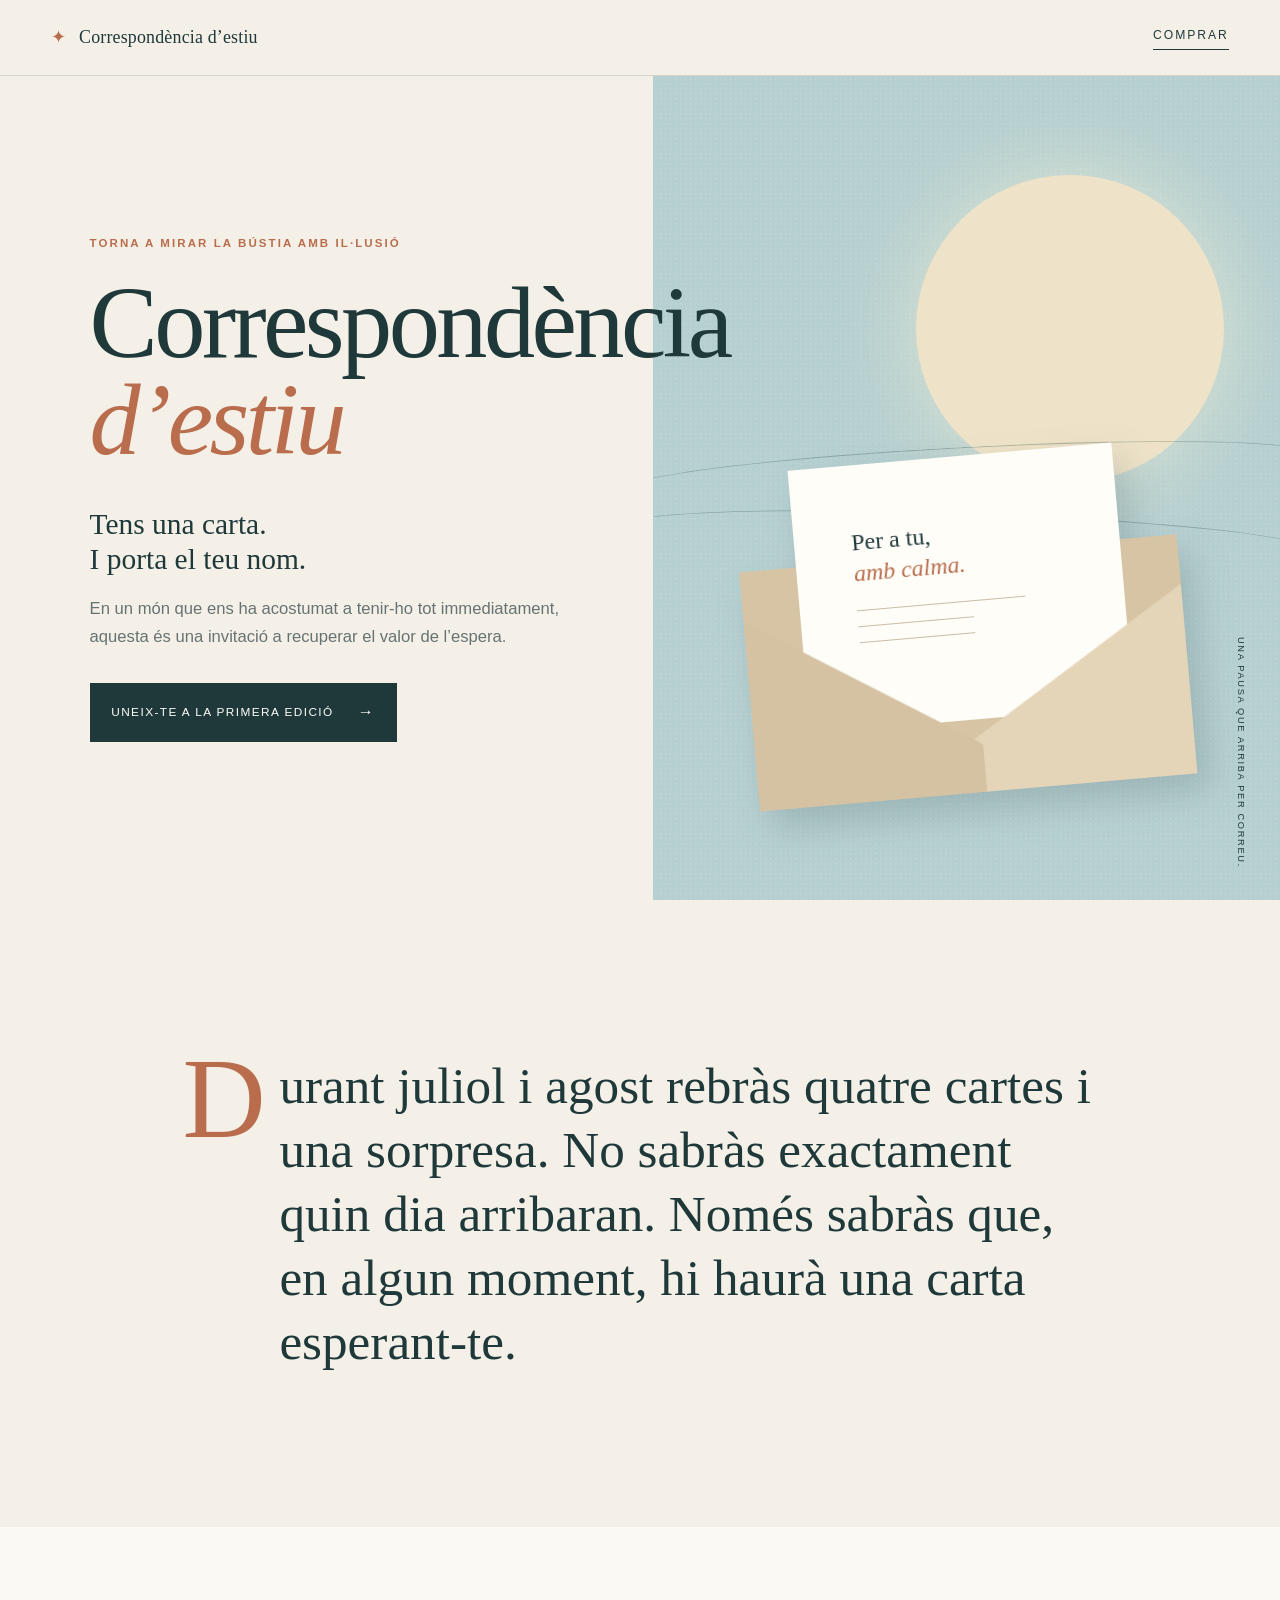
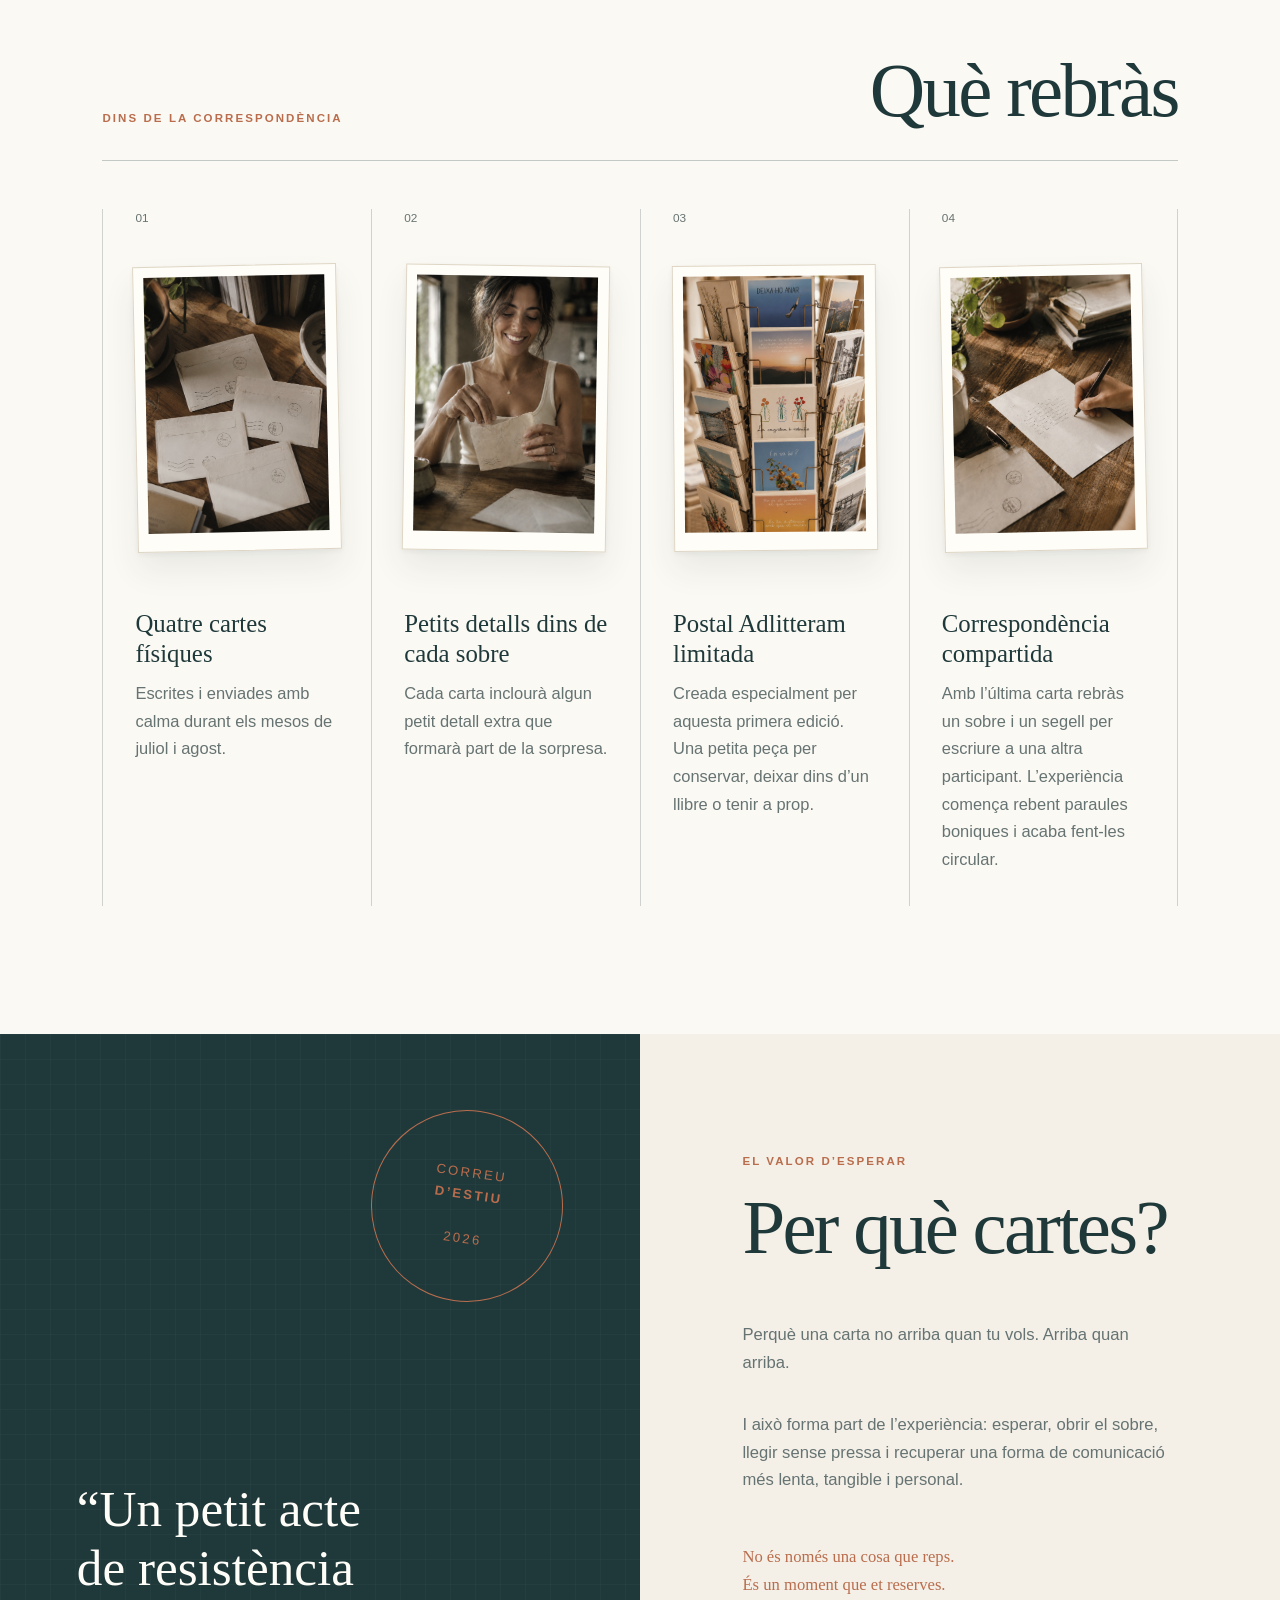
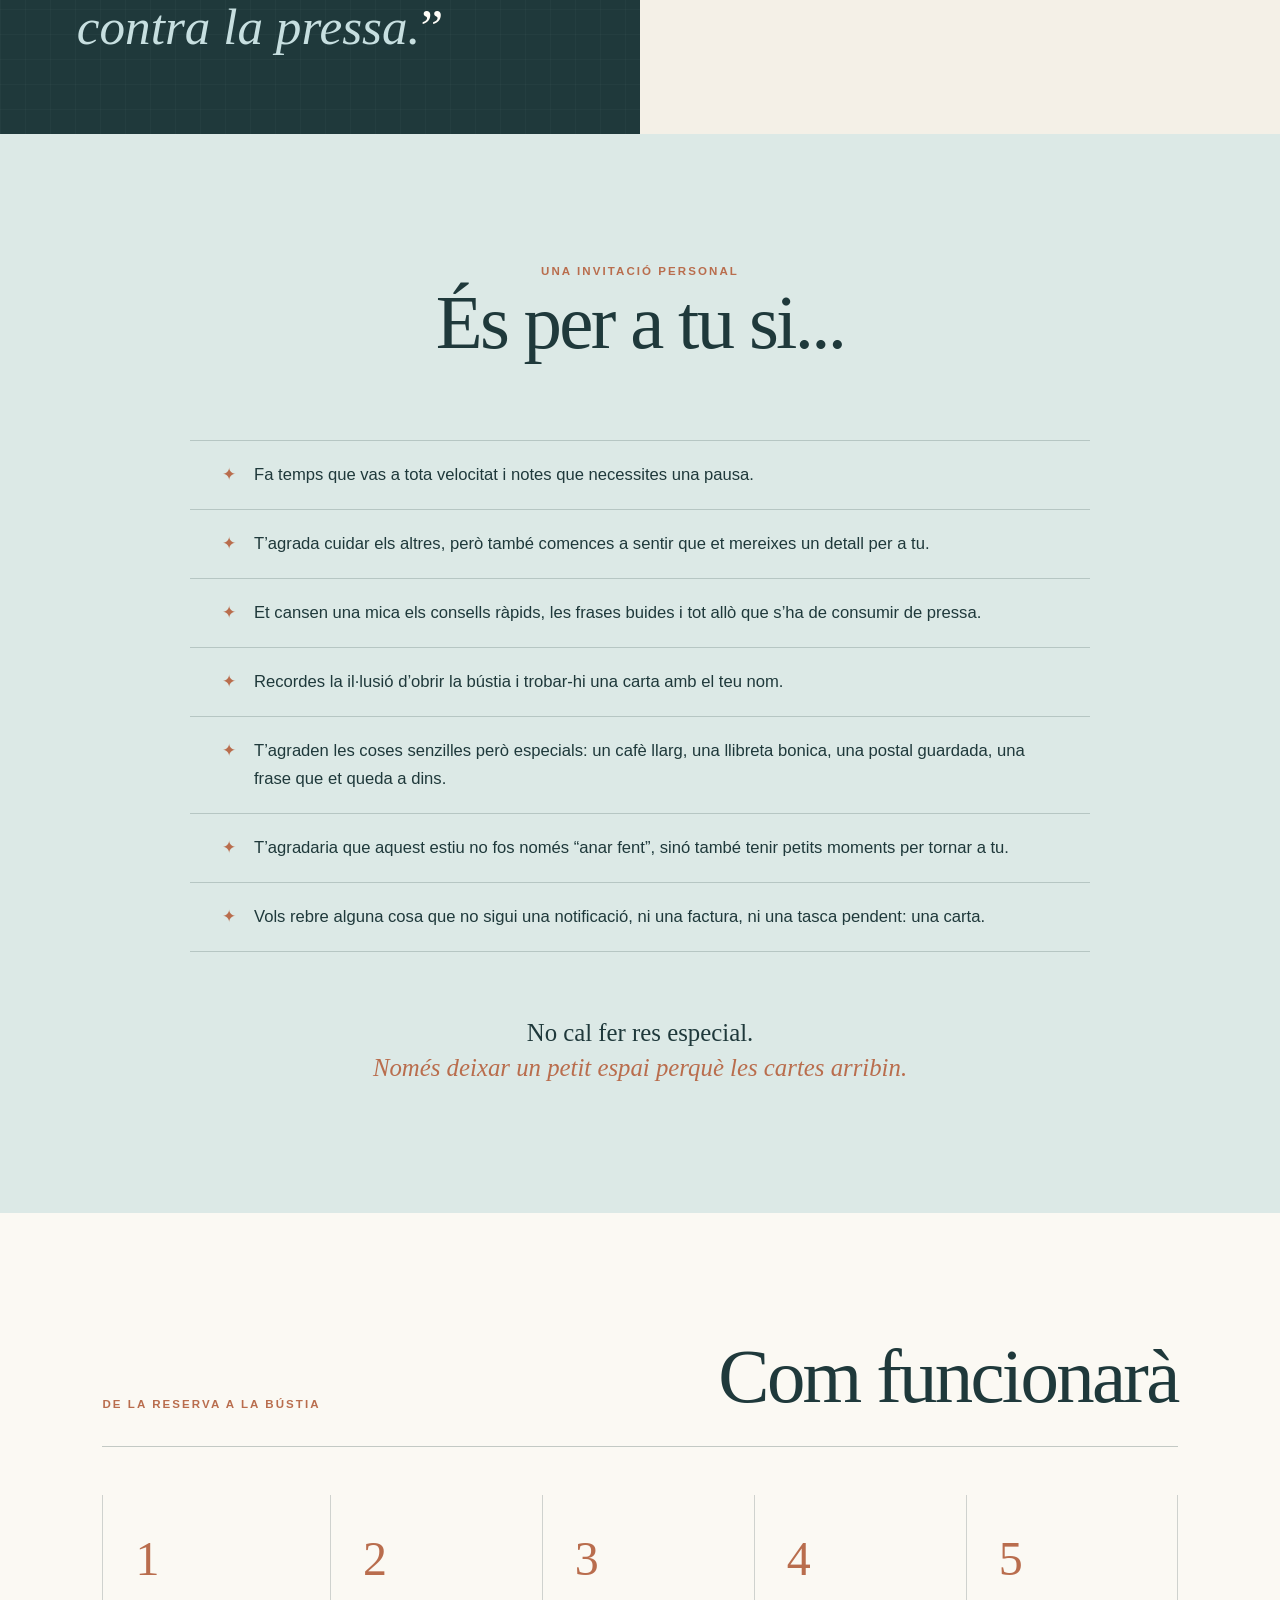
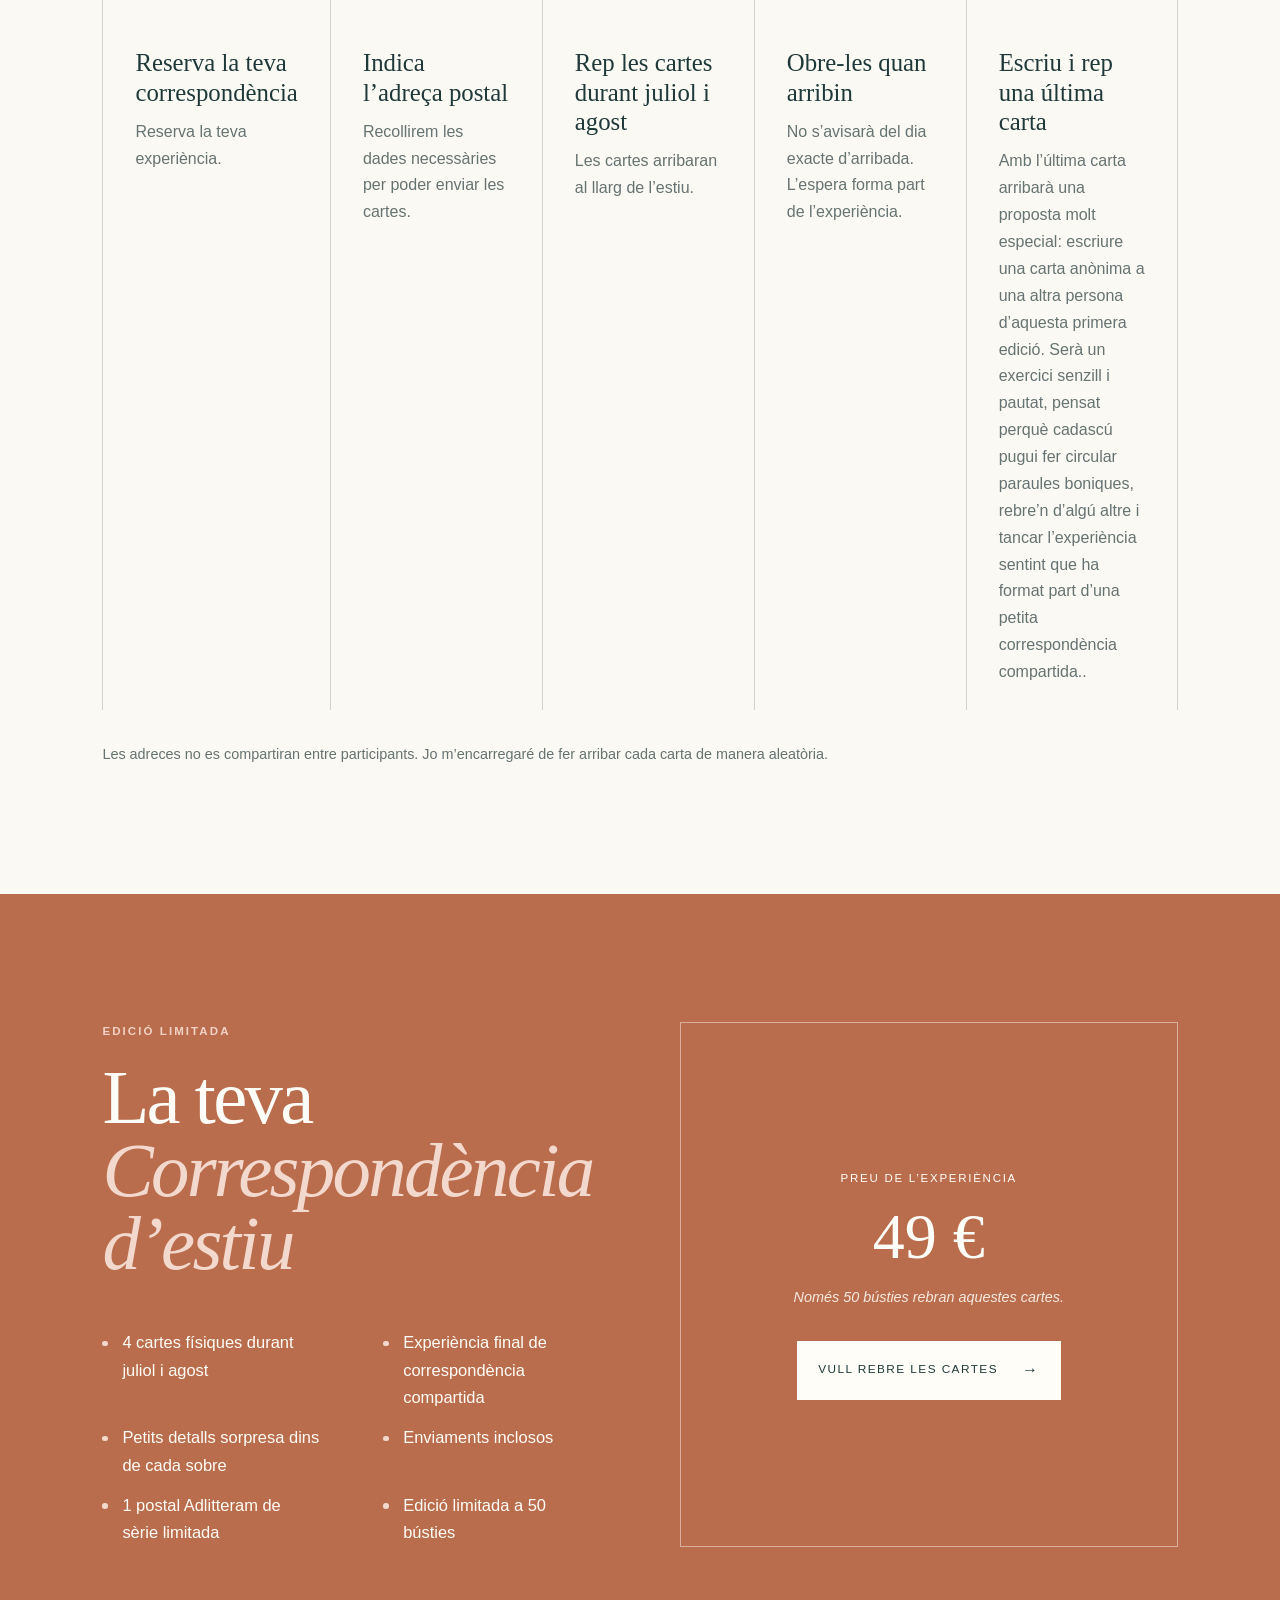
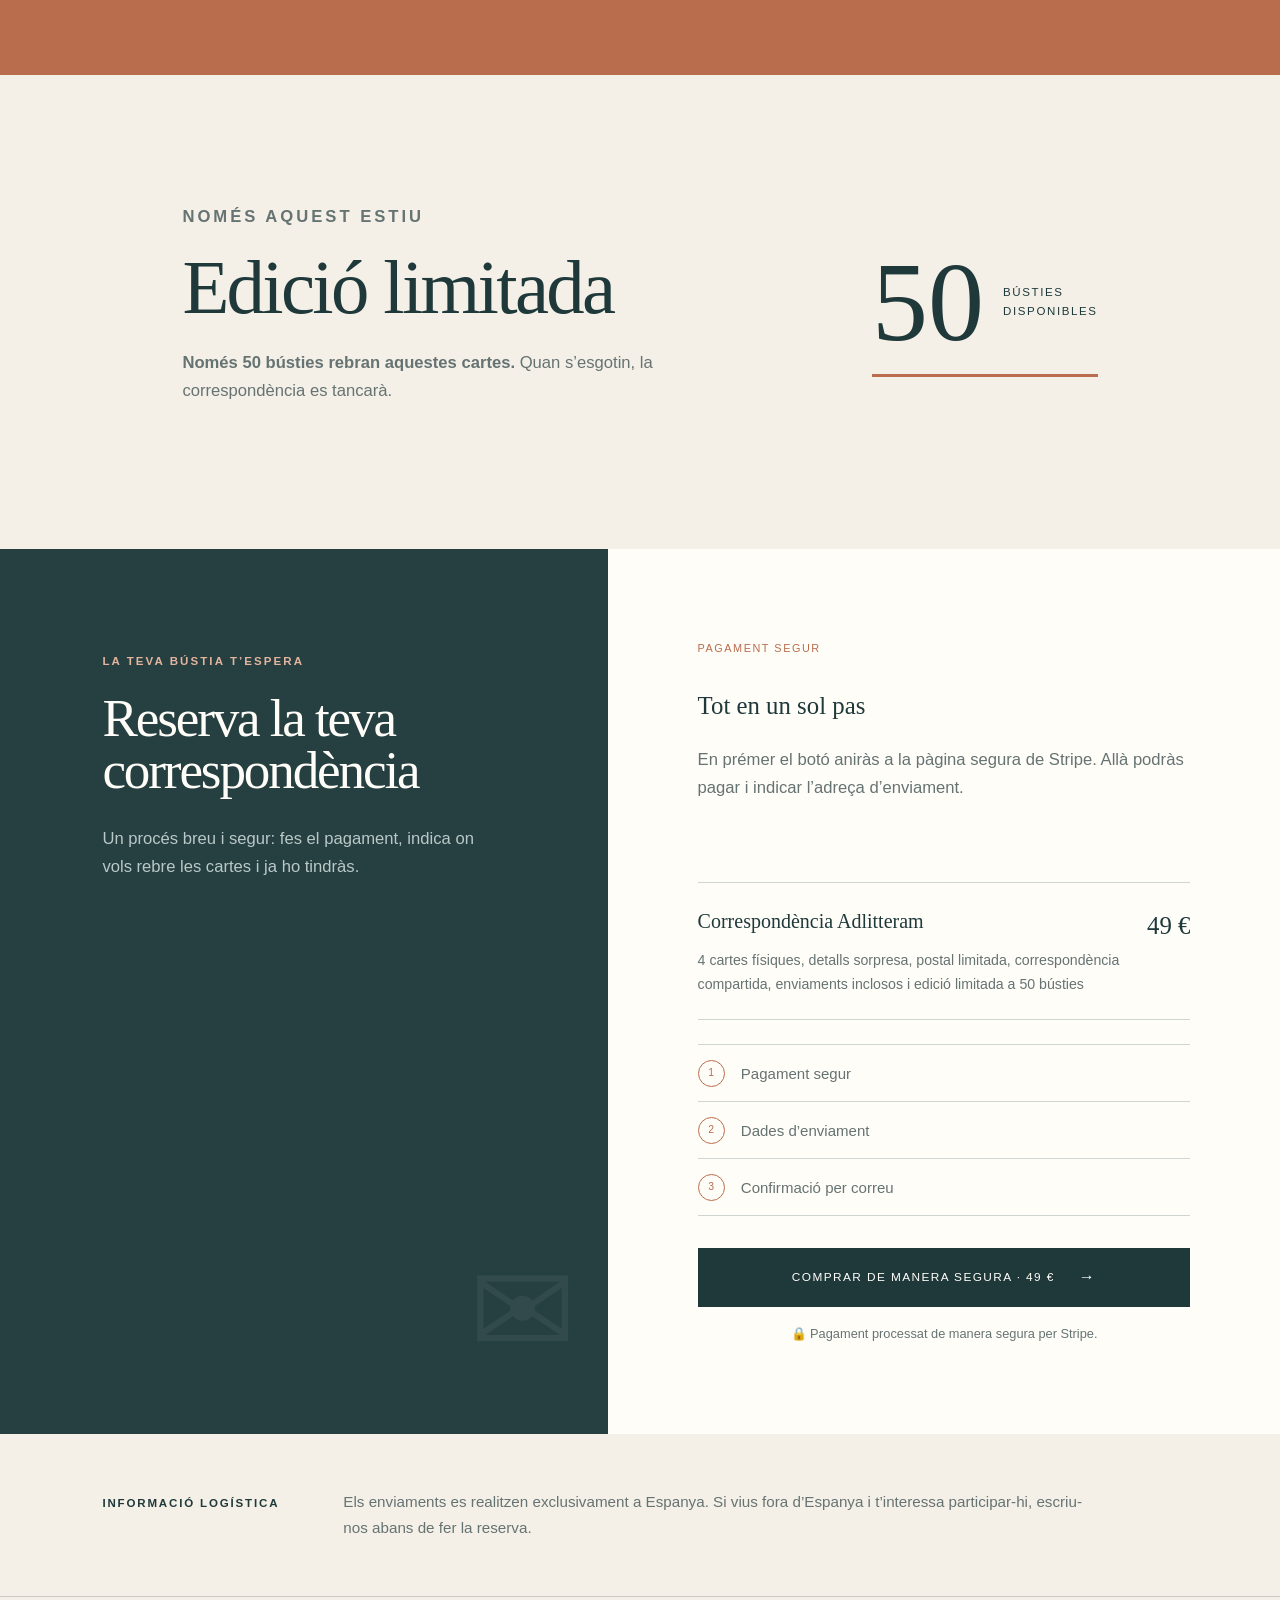
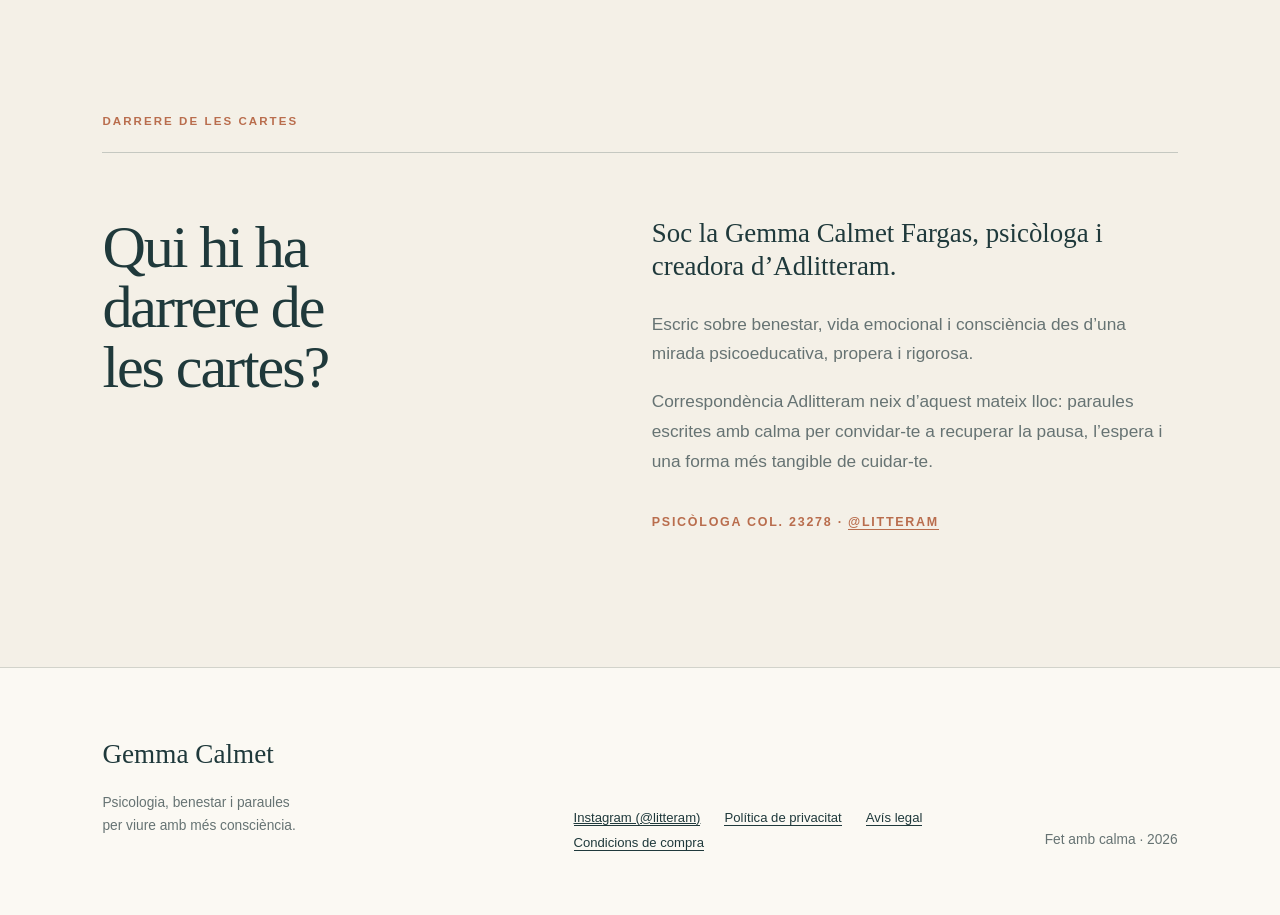
==== index.html @ f75afc8e "Text ultima cartes" ====
<!doctype html>
<html lang="ca">
  <head>
    <meta charset="UTF-8" />
    <meta name="viewport" content="width=device-width, initial-scale=1" />
    <meta name="description" content="Quatre cartes, una sorpresa i tot un estiu per recuperar el valor de l'espera." />
    <meta property="og:title" content="Correspondència d'estiu — Gemma Calmet" />
    <meta property="og:description" content="Tens una carta. I porta el teu nom." />
    <meta property="og:type" content="website" />
    <meta name="theme-color" content="#f4f0e7" />
    <title>Correspondència d'estiu — Gemma Calmet</title>
    <link rel="stylesheet" href="styles.css?v=12" />
  </head>
  <body>
    <a class="skip-link" href="#contingut">Anar al contingut</a>

    <header class="site-header">
      <a class="brand" href="#inici" aria-label="Correspondència d'estiu, inici">
        <span class="brand-mark" aria-hidden="true">✦</span>
        Correspondència d’estiu
      </a>
      <a class="header-cta" href="https://buy.stripe.com/5kQ00ca7O7S428H04i0Ny00">Comprar</a>
    </header>

    <main id="contingut">
      <section class="hero" id="inici">
        <div class="hero-copy reveal">
          <p class="eyebrow">Torna a mirar la bústia amb il·lusió</p>
          <h1>Correspondència<br /><em>d’estiu</em></h1>
          <p class="hero-claim">Tens una carta.<br />I porta el teu nom.</p>
          <p class="hero-text">En un món que ens ha acostumat a tenir-ho tot immediatament, aquesta és una invitació a recuperar el valor de l’espera.</p>
          <a class="button" href="https://buy.stripe.com/5kQ00ca7O7S428H04i0Ny00">Uneix-te a la primera edició<span aria-hidden="true">→</span></a>
        </div>

        <div class="hero-art reveal" aria-label="Un sobre obert al costat del mar" role="img">
          <div class="sun"></div>
          <div class="sea-line line-one"></div>
          <div class="sea-line line-two"></div>
          <div class="envelope">
            <div class="letter">
              <span>Per a tu,</span>
              <span>amb calma.</span>
              <i></i><i></i><i></i>
            </div>
            <div class="envelope-back"></div>
            <div class="envelope-front"></div>
          </div>
          <span class="art-note">Una pausa que arriba per correu.</span>
        </div>
      </section>

      <section class="intro section-narrow reveal">
        <span class="dropcap">D</span>
        <p>urant juliol i agost rebràs quatre cartes i una sorpresa. No sabràs exactament quin dia arribaran. Només sabràs que, en algun moment, hi haurà una carta esperant-te.</p>
      </section>

      <section class="section receives" id="que-rebras">
        <div class="section-heading reveal">
          <p class="eyebrow">Dins de la correspondència</p>
          <h2>Què rebràs</h2>
        </div>
        <div class="cards-grid">
          <article class="feature-card reveal">
            <span class="feature-number">01</span>
            <figure class="feature-image">
              <img src="assets/cartes_correspondencia_estiu_litteram.jpg" alt="Quatre sobres de correspondència sobre una taula de fusta" loading="lazy" />
            </figure>
            <h3>Quatre cartes físiques</h3>
            <p>Escrites i enviades amb calma durant els mesos de juliol i agost.</p>
          </article>
          <article class="feature-card reveal">
            <span class="feature-number">02</span>
            <figure class="feature-image">
              <img src="assets/sorpresa_samarreta_blanca_correspondencia.jpg" alt="Una persona amb samarreta blanca obrint un sobre amb calma" loading="lazy" />
            </figure>
            <h3>Petits detalls dins de cada sobre</h3>
            <p>Cada carta inclourà algun petit detall extra que formarà part de la sorpresa.</p>
          </article>
          <article class="feature-card reveal">
            <span class="feature-number">03</span>
            <figure class="feature-image">
              <img src="assets/postals_correspondencia_estiu_litteram.jpg" alt="Un expositor ple de postals il·lustrades" loading="lazy" />
            </figure>
            <h3>Postal Adlitteram limitada</h3>
            <p>Creada especialment per aquesta primera edició. Una petita peça per conservar, deixar dins d’un llibre o tenir a prop.</p>
          </article>
          <article class="feature-card reveal">
            <span class="feature-number">04</span>
            <figure class="feature-image">
              <img src="assets/escriure_correspondencia_estiu_adlitteram.jpg" alt="Una mà escrivint una carta sobre una taula de fusta" loading="lazy" />
            </figure>
            <h3>Correspondència compartida</h3>
            <p>Amb l’última carta rebràs un sobre i un segell per escriure a una altra participant. L’experiència comença rebent paraules boniques i acaba fent-les circular.</p>
          </article>
        </div>
      </section>

      <section class="why section split-section">
        <div class="why-visual reveal" aria-hidden="true">
          <div class="stamp">CORREU<br /><strong>D’ESTIU</strong><br />2026</div>
          <p>“Un petit acte<br />de resistència<br /><em>contra la pressa.</em>”</p>
        </div>
        <div class="section-copy reveal">
          <p class="eyebrow">El valor d’esperar</p>
          <h2>Per què cartes?</h2>
          <p>Perquè una carta no arriba quan tu vols. Arriba quan arriba.</p>
          <p>I això forma part de l’experiència: esperar, obrir el sobre, llegir sense pressa i recuperar una forma de comunicació més lenta, tangible i personal.</p>
          <p class="accent-copy">No és només una cosa que reps.<br />És un moment que et reserves.</p>
        </div>
      </section>

      <section class="section for-you">
        <div class="section-heading centered reveal">
          <p class="eyebrow">Una invitació personal</p>
          <h2>És per a tu si...</h2>
        </div>
        <ul class="check-list reveal">
          <li>Fa temps que vas a tota velocitat i notes que necessites una pausa.</li>
          <li>T’agrada cuidar els altres, però també comences a sentir que et mereixes un detall per a tu.</li>
          <li>Et cansen una mica els consells ràpids, les frases buides i tot allò que s’ha de consumir de pressa.</li>
          <li>Recordes la il·lusió d’obrir la bústia i trobar-hi una carta amb el teu nom.</li>
          <li>T’agraden les coses senzilles però especials: un cafè llarg, una llibreta bonica, una postal guardada, una frase que et queda a dins.</li>
          <li>T’agradaria que aquest estiu no fos només “anar fent”, sinó també tenir petits moments per tornar a tu.</li>
          <li>Vols rebre alguna cosa que no sigui una notificació, ni una factura, ni una tasca pendent: una carta.</li>
        </ul>
        <p class="quiet-note reveal">No cal fer res especial.<br /><em>Només deixar un petit espai perquè les cartes arribin.</em></p>
      </section>

      <section class="section process" id="com-funciona">
        <div class="section-heading reveal">
          <p class="eyebrow">De la reserva a la bústia</p>
          <h2>Com funcionarà</h2>
        </div>
        <ol class="steps">
          <li class="reveal"><span>1</span><div><h3>Reserva la teva correspondència</h3><p>Reserva la teva experiència.</p></div></li>
          <li class="reveal"><span>2</span><div><h3>Indica l’adreça postal</h3><p>Recollirem les dades necessàries per poder enviar les cartes.</p></div></li>
          <li class="reveal"><span>3</span><div><h3>Rep les cartes durant juliol i agost</h3><p>Les cartes arribaran al llarg de l’estiu.</p></div></li>
          <li class="reveal"><span>4</span><div><h3>Obre-les quan arribin</h3><p>No s’avisarà del dia exacte d’arribada. L’espera forma part de l’experiència.</p></div></li>
          <li class="reveal"><span>5</span><div><h3>Escriu i rep una última carta</h3><p>Amb l’última carta arribarà una proposta molt especial: escriure una carta anònima a una altra persona d’aquesta primera edició. Serà un exercici senzill i pautat, pensat perquè cadascú pugui fer circular paraules boniques, rebre’n d’algú altre i tancar l’experiència sentint que ha format part d’una petita correspondència compartida..</p></div></li>
        </ol>
        <p class="process-note reveal">Les adreces no es compartiran entre participants. Jo m’encarregaré de fer arribar cada carta de manera aleatòria.</p>
      </section>

      <section class="offer section reveal">
        <div class="offer-copy">
          <p class="eyebrow">Edició limitada</p>
          <h2>La teva<br /><em>Correspondència d’estiu</em></h2>
          <ul>
            <li>4 cartes físiques durant juliol i agost</li>
            <li>Petits detalls sorpresa dins de cada sobre</li>
            <li>1 postal Adlitteram de sèrie limitada</li>
            <li>Experiència final de correspondència compartida</li>
            <li>Enviaments inclosos</li>
            <li>Edició limitada a 50 bústies</li>
          </ul>
        </div>
        <div class="price-box">
          <span>Preu de l’experiència</span>
          <strong>49 €</strong>
          <small><em>Només 50 bústies rebran aquestes cartes.</em></small>
          <a class="button light" href="https://buy.stripe.com/5kQ00ca7O7S428H04i0Ny00">Vull rebre les cartes <span aria-hidden="true">→</span></a>
        </div>
      </section>

      <section class="availability section-narrow reveal" aria-labelledby="limited-title">
        <div>
          <p class="eyebrow">Només aquest estiu</p>
          <h2 id="limited-title">Edició limitada</h2>
          <p><strong>Només 50 bústies rebran aquestes cartes.</strong> Quan s’esgotin, la correspondència es tancarà.</p>
        </div>
        <div class="counter" aria-live="polite">
          <strong>50</strong>
          <span>bústies<br />disponibles</span>
          <div class="counter-line"><i></i></div>
        </div>
      </section>

      <section class="reservation" id="compra">
        <div class="form-intro reveal">
          <p class="eyebrow">La teva bústia t’espera</p>
          <h2 class="reservation-title">Reserva la teva<br />correspondència</h2>
          <p>Un procés breu i segur: fes el pagament, indica on vols rebre les cartes i ja ho tindràs.</p>
          <div class="mini-envelope" aria-hidden="true">✉</div>
        </div>

        <div class="stripe-checkout-card reveal">
          <p class="form-step-kicker">Pagament segur</p>
          <h3>Tot en un sol pas</h3>
          <p class="step-description">En prémer el botó aniràs a la pàgina segura de Stripe. Allà podràs pagar i indicar l’adreça d’enviament.</p>

          <div class="checkout-summary">
            <span>Correspondència Adlitteram</span>
            <strong>49 €</strong>
            <small>4 cartes físiques, detalls sorpresa, postal limitada, correspondència compartida, enviaments inclosos i edició limitada a 50 bústies</small>
          </div>

          <ol class="secure-steps">
            <li><span>1</span> Pagament segur</li>
            <li><span>2</span> Dades d’enviament</li>
            <li><span>3</span> Confirmació per correu</li>
          </ol>

          <a class="button submit-button" href="https://buy.stripe.com/5kQ00ca7O7S428H04i0Ny00">Comprar de manera segura · 49 € <span aria-hidden="true">→</span></a>
          <p class="stripe-note"><span aria-hidden="true">🔒</span> Pagament processat de manera segura per Stripe.</p>
        </div>
      </section>

      <aside class="logistics">
        <h2>Informació logística</h2>
        <p>Els enviaments es realitzen exclusivament a Espanya. Si vius fora d’Espanya i t’interessa participar-hi, escriu-nos abans de fer la reserva.</p>
      </aside>

      <section class="about-author reveal" aria-labelledby="about-author-title">
        <p class="eyebrow">Darrere de les cartes</p>
        <div class="about-author-grid">
          <h2 id="about-author-title">Qui hi ha darrere de les cartes?</h2>
          <div class="about-author-copy">
            <p>Soc la Gemma Calmet Fargas, psicòloga i creadora d’Adlitteram.</p>
            <p>Escric sobre benestar, vida emocional i consciència des d’una mirada psicoeducativa, propera i rigorosa.</p>
            <p>Correspondència Adlitteram neix d’aquest mateix lloc: paraules escrites amb calma per convidar-te a recuperar la pausa, l’espera i una forma més tangible de cuidar-te.</p>
            <p class="author-meta">Psicòloga col. 23278 · <a href="https://www.instagram.com/litteram" target="_blank" rel="noopener">@litteram</a></p>
          </div>
        </div>
      </section>
    </main>

    <footer>
      <div><strong>Gemma Calmet</strong><p>Psicologia, benestar i paraules<br />per viure amb més consciència.</p></div>
      <nav aria-label="Xarxes i informació legal">
        <a href="https://www.instagram.com/litteram" target="_blank" rel="noopener">Instagram (@litteram)</a>
        <button type="button" data-dialog="privacy-dialog">Política de privacitat</button>
        <button type="button" data-dialog="legal-dialog">Avís legal</button>
        <button type="button" data-dialog="terms-dialog">Condicions de compra</button>
      </nav>
      <span>Fet amb calma · 2026</span>
    </footer>

    <dialog class="legal-dialog" id="terms-dialog" aria-labelledby="terms-title">
      <button class="dialog-close" type="button" aria-label="Tancar">×</button>
      <p class="eyebrow">Informació legal</p>
      <h2 id="terms-title">Condicions de compra</h2>
      <p>En tractar-se d'una experiència limitada amb places reservades i producció personalitzada, un cop confirmada la compra no s'acceptaran cancel·lacions ni devolucions, excepte en els casos previstos per la normativa vigent.</p>
      <hr />
      <p>Correspondència Adlitteram és una proposta de caràcter cultural i psicoeducatiu orientada a promoure la reflexió personal, la pausa, la lentitud i el benestar emocional.</p>
      <p>Els continguts no constitueixen un servei de psicoteràpia, assessorament psicològic individual.</p>
    </dialog>

    <dialog class="legal-dialog" id="legal-dialog" aria-labelledby="legal-title">
      <button class="dialog-close" type="button" aria-label="Tancar">×</button>
      <p class="eyebrow">Informació legal</p>
      <h2 id="legal-title">Avís legal</h2>
      <p>Correspondència Adlitteram és una proposta de caràcter cultural i psicoeducatiu orientada a promoure la reflexió personal, la pausa, la lentitud i el benestar emocional.</p>
      <p>Els continguts no constitueixen un servei de psicoteràpia.</p>
    </dialog>

    <dialog class="legal-dialog" id="privacy-dialog" aria-labelledby="privacy-title">
      <button class="dialog-close" type="button" aria-label="Tancar">×</button>
      <p class="eyebrow">Protecció de dades</p>
      <h2 id="privacy-title">Política de privacitat</h2>
      <p>Les dades facilitades durant la compra s’utilitzaran únicament per gestionar la reserva, l’enviament de la correspondència i les comunicacions relacionades amb aquesta experiència.</p>
      <p>No se cediran a tercers, excepte quan sigui imprescindible per prestar el servei o per obligació legal.</p>
    </dialog>

    <script src="script.js?v=3"></script>
  </body>
</html>
---- styles.css ----
:root {
  --paper: #f4f0e7;
  --paper-light: #fbf9f3;
  --sand: #ded0b9;
  --ink: #1f393b;
  --muted: #667373;
  --blue: #91b9bd;
  --blue-light: #dbe8e5;
  --terracotta: #b96d4d;
  --white: #fffdf8;
  --serif: Iowan Old Style, Baskerville, "Times New Roman", serif;
  --sans: Avenir Next, Avenir, Helvetica Neue, sans-serif;
}

* { box-sizing: border-box; }
html { scroll-behavior: smooth; }
body { margin: 0; background: var(--paper); color: var(--ink); font-family: var(--sans); font-size: 17px; line-height: 1.68; }
a { color: inherit; }
.skip-link { position: fixed; top: -100px; left: 1rem; z-index: 99; background: var(--ink); color: white; padding: .75rem 1rem; }
.skip-link:focus { top: 1rem; }
.site-header { height: 76px; padding: 0 clamp(1.25rem, 4vw, 4rem); display: flex; align-items: center; justify-content: space-between; border-bottom: 1px solid rgba(31,57,59,.15); background: rgba(244,240,231,.9); backdrop-filter: blur(12px); position: sticky; top: 0; z-index: 20; }
.brand { font-family: var(--serif); font-size: 1.12rem; text-decoration: none; letter-spacing: .01em; }
.brand-mark { color: var(--terracotta); margin-right: .5rem; }
.header-cta { font-size: .76rem; text-decoration: none; text-transform: uppercase; letter-spacing: .16em; border-bottom: 1px solid; padding-bottom: .2rem; }

.hero { min-height: calc(100vh - 76px); display: grid; grid-template-columns: 1.02fr .98fr; }
.hero-copy { min-width: 0; position: relative; z-index: 2; background: var(--paper); padding: clamp(4rem, 9vw, 8.5rem) clamp(2rem, 7vw, 8rem); display: flex; flex-direction: column; justify-content: center; }
.eyebrow { color: var(--terracotta); text-transform: uppercase; letter-spacing: .18em; font-size: .72rem; font-weight: 600; margin: 0 0 1.3rem; }
h1, h2 { font-family: var(--serif); font-weight: 400; letter-spacing: -.035em; line-height: .95; margin: 0; }
h1 { font-size: clamp(4rem, 8vw, 8rem); }
h1 em, h2 em { color: var(--terracotta); font-weight: 400; }
.hero-claim { font-family: var(--serif); font-size: clamp(1.5rem, 2.3vw, 2.25rem); line-height: 1.18; margin: 2.4rem 0 1.2rem; }
.hero-text { color: var(--muted); max-width: 36rem; margin: 0 0 2rem; font-size: 1.04rem; }
.button { display: inline-flex; width: fit-content; align-items: center; gap: 1.5rem; padding: 1rem 1.35rem; background: var(--ink); color: var(--white); text-decoration: none; text-transform: uppercase; letter-spacing: .12em; font-size: .74rem; border: 0; cursor: pointer; transition: transform .2s, background .2s; }
.button:hover { background: var(--terracotta); transform: translateY(-2px); }
.button span { font-size: 1rem; }

.hero-art { z-index: 1; background: #b6d0d1; min-height: 580px; position: relative; overflow: hidden; }
.hero-art::before { content: ""; position: absolute; inset: 0; opacity: .24; background-image: radial-gradient(#fff 1px, transparent 1px); background-size: 5px 5px; mix-blend-mode: soft-light; }
.sun { position: absolute; width: clamp(170px, 24vw, 340px); aspect-ratio: 1; border-radius: 50%; background: #eee3c8; top: 12%; right: 9%; box-shadow: 0 0 80px rgba(255,246,210,.5); }
.sea-line { position: absolute; border-top: 1px solid rgba(31,57,59,.28); width: 110%; left: -5%; height: 50px; border-radius: 50%; }
.line-one { top: 45%; transform: rotate(-3deg); }.line-two { top: 53%; transform: rotate(2deg); }
.envelope { position: absolute; width: min(70%, 440px); aspect-ratio: 1.5; left: 50%; bottom: 13%; transform: translateX(-50%) rotate(-5deg); filter: drop-shadow(12px 18px 18px rgba(31,57,59,.18)); }
.envelope-back { position: absolute; inset: 18% 0 0; background: #d7c4a4; }
.letter { position: absolute; z-index: 1; width: 74%; height: 90%; left: 13%; top: -15%; background: var(--white); padding: 14% 13%; font-family: var(--serif); font-size: clamp(1rem, 2vw, 1.5rem); line-height: 1.3; display: flex; flex-direction: column; }
.letter span:last-of-type { color: var(--terracotta); font-style: italic; }
.letter i { width: 80%; border-top: 1px solid #c7bda9; margin-top: 10%; }.letter i + i { width: 55%; margin-top: 7%; }
.envelope-front { position: absolute; z-index: 2; inset: 18% 0 0; background: linear-gradient(32deg, #d5c2a2 49.5%, transparent 50%), linear-gradient(-32deg, #e4d5b9 49.5%, transparent 50%); background-size: 52% 100%; background-position: left, right; background-repeat: no-repeat; }
.art-note { position: absolute; right: 2rem; bottom: 2rem; writing-mode: vertical-rl; text-transform: uppercase; letter-spacing: .18em; font-size: .58rem; }

.section, .section-narrow { padding: clamp(5rem, 10vw, 9rem) clamp(1.5rem, 8vw, 9rem); }
.section-narrow { max-width: 1120px; margin: 0 auto; }
.intro { display: flex; align-items: flex-start; justify-content: center; padding-top: clamp(6rem, 12vw, 11rem); padding-bottom: clamp(6rem, 12vw, 11rem); }
.intro p { font-family: var(--serif); font-size: clamp(1.9rem, 4vw, 3.8rem); line-height: 1.25; margin: 0; max-width: 900px; }
.dropcap { font-family: var(--serif); color: var(--terracotta); font-size: clamp(5rem, 9vw, 8rem); line-height: .77; margin-right: .12em; }
.section-heading { display: flex; justify-content: space-between; align-items: end; border-bottom: 1px solid rgba(31,57,59,.25); padding-bottom: 2rem; margin-bottom: 3rem; }
.section-heading .eyebrow { margin: 0; }
h2 { font-size: clamp(3.2rem, 6vw, 6rem); }
h3 { font-family: var(--serif); font-weight: 400; font-size: 1.55rem; line-height: 1.2; }
.receives { background: var(--paper-light); }
.cards-grid { display: grid; grid-template-columns: repeat(4, 1fr); }
.feature-card { min-height: 620px; border-left: 1px solid rgba(31,57,59,.2); padding: 25rem 2rem 2rem; position: relative; display: flex; flex-direction: column; justify-content: flex-start; }
.feature-card:last-child { border-right: 1px solid rgba(31,57,59,.2); }
.feature-number { position: absolute; top: 0; left: 2rem; color: var(--muted); font-size: .74rem; }
.feature-image { position: absolute; top: 3.5rem; left: 2rem; right: 2rem; height: 286px; margin: 0; padding: .65rem .65rem 1.15rem; background: #fffdf8; border: 1px solid rgba(214,204,184,.8); box-shadow: 0 18px 32px rgba(31,57,59,.08), 0 2px 6px rgba(31,57,59,.06); transform: rotate(-1.2deg); }
.feature-card:nth-child(2) .feature-image { transform: rotate(.9deg); }
.feature-card:nth-child(3) .feature-image { transform: rotate(-.5deg); }
.feature-image::after { content: ""; position: absolute; inset: 0; opacity: .22; background-image: radial-gradient(rgba(31,57,59,.12) .45px, transparent .45px); background-size: 4px 4px; mix-blend-mode: multiply; pointer-events: none; }
.feature-image img { width: 100%; height: 100%; display: block; object-fit: cover; filter: sepia(.12) saturate(.82) contrast(.94); transition: transform .7s ease, filter .7s ease; }
.feature-card:hover .feature-image img { transform: scale(1.035); filter: sepia(.04) saturate(.94) contrast(.98); }
.feature-card h3 { margin: 0 0 .7rem; }.feature-card p { color: var(--muted); margin: 0; font-size: 1.03rem; }

.split-section { display: grid; grid-template-columns: 1fr 1fr; padding: 0; }
.why-visual { min-height: 700px; background: var(--ink); color: var(--white); padding: clamp(3rem, 6vw, 7rem); display: flex; flex-direction: column; justify-content: space-between; background-image: linear-gradient(rgba(255,255,255,.025) 1px, transparent 1px), linear-gradient(90deg, rgba(255,255,255,.025) 1px, transparent 1px); background-size: 25px 25px; }
.why-visual .stamp { align-self: end; border: 1px solid var(--terracotta); border-radius: 50%; width: clamp(180px, 15vw, 220px); aspect-ratio: 1; display: grid; place-content: center; text-align: center; color: var(--terracotta); font-size: clamp(.82rem, .8vw, 1rem); letter-spacing: .18em; transform: rotate(8deg); }
.why-visual p { font-family: var(--serif); font-size: clamp(2.3rem, 4vw, 4.6rem); line-height: 1.15; margin: 0; }.why-visual em { color: #c7dfe0; }
.section-copy { padding: clamp(4rem, 8vw, 9rem); display: flex; flex-direction: column; justify-content: center; }
.section-copy h2 { margin-bottom: 2.5rem; }.section-copy > p:not(.eyebrow) { color: var(--muted); max-width: 36rem; font-size: 1.04rem; }
.section-copy .accent-copy { color: var(--terracotta) !important; font-family: var(--serif); font-size: 1.45rem; margin-top: 2rem; }

.for-you { background: #dce9e6; text-align: center; }
.centered { display: block; border: 0; }.centered h2 { margin-top: .4rem; }
.check-list { list-style: none; padding: 0; margin: 0 auto; max-width: 900px; display: grid; grid-template-columns: 1fr; text-align: left; border-top: 1px solid rgba(31,57,59,.2); }
.check-list li { padding: 1.25rem 2rem; border-bottom: 1px solid rgba(31,57,59,.2); display: grid; grid-template-columns: 1rem 1fr; gap: 1rem; position: relative; font-size: 1.04rem; }.check-list li::before { content: "✦"; color: var(--terracotta); }
.quiet-note { font-family: var(--serif); font-size: 1.55rem; line-height: 1.4; margin: 4rem 0 0; }.quiet-note em { color: var(--terracotta); }

.process { background: var(--paper-light); }
.steps { list-style: none; padding: 0; margin: 0; display: grid; grid-template-columns: repeat(5, 1fr); }
.steps li { padding: 1.5rem 2rem; border-left: 1px solid rgba(31,57,59,.2); min-height: 340px; display: flex; flex-direction: column; justify-content: flex-start; gap: 3rem; }.steps li:last-child { border-right: 1px solid rgba(31,57,59,.2); }
.steps li > span { font-family: var(--serif); color: var(--terracotta); font-size: 3rem; }.steps h3 { margin: 0 0 .7rem; }.steps p { margin: 0; color: var(--muted); font-size: 1rem; }
.process-note { max-width: 760px; margin: 2rem 0 0; color: var(--muted); font-size: .9rem; }

.offer { background: var(--terracotta); color: var(--white); display: grid; grid-template-columns: 1fr 1fr; gap: 5rem; }
.offer .eyebrow { color: #f0d2c5; }.offer h2 em { color: #f3d9cd; }.offer ul { list-style: none; padding: 0; margin: 3rem 0 0; display: grid; grid-template-columns: repeat(2, minmax(0, 1fr)); grid-template-rows: repeat(3, auto); gap: .75rem 4rem; }.offer li { font-size: 1.03rem; display: grid; grid-template-columns: .45rem 1fr; gap: .8rem; align-items: start; }.offer li:nth-child(1) { grid-column: 1; grid-row: 1; }.offer li:nth-child(2) { grid-column: 1; grid-row: 2; }.offer li:nth-child(3) { grid-column: 1; grid-row: 3; }.offer li:nth-child(4) { grid-column: 2; grid-row: 1; }.offer li:nth-child(5) { grid-column: 2; grid-row: 2; }.offer li:nth-child(6) { grid-column: 2; grid-row: 3; }.offer li::before { content: ""; width: .34rem; aspect-ratio: 1; border-radius: 50%; background: #f3d9cd; margin-top: .72em; }
.price-box { border: 1px solid rgba(255,255,255,.45); padding: clamp(2rem, 5vw, 4rem); display: flex; flex-direction: column; justify-content: center; align-items: center; text-align: center; }
.price-box > span { text-transform: uppercase; letter-spacing: .15em; font-size: .72rem; }.price-box strong { font-family: var(--serif); font-size: clamp(2.5rem, 5vw, 5rem); font-weight: 400; line-height: 1; margin: 1rem 0; }.price-box small { margin-bottom: 2rem; opacity: .86; font-size: .9rem; }.button.light { background: var(--white); color: var(--ink); }.button.light:hover { background: var(--ink); color: white; }

.availability { display: grid; grid-template-columns: 1fr auto; gap: 5rem; align-items: center; }.availability h2 { margin-bottom: 1.5rem; }.availability p { max-width: 570px; color: var(--muted); font-size: 1.04rem; }
.counter { display: grid; grid-template-columns: auto auto; align-items: center; gap: 0 1.2rem; }.counter strong { font-family: var(--serif); font-size: 7rem; font-weight: 400; line-height: 1; }.counter span { text-transform: uppercase; font-size: .72rem; letter-spacing: .14em; }.counter-line { height: 3px; background: var(--sand); grid-column: 1 / -1; margin-top: 1rem; }.counter-line i { display: block; height: 100%; width: 100%; background: var(--terracotta); transition: width .5s; }

.reservation { display: grid; grid-template-columns: .95fr 1.05fr; background: var(--ink); color: var(--white); }
.form-intro { padding: clamp(4rem, 8vw, 8rem); background: #263f41; position: relative; overflow: hidden; }.form-intro .eyebrow { color: #e3b49e; }.form-intro p:not(.eyebrow) { color: #b9c9c7; max-width: 32rem; font-size: 1.04rem; }.mini-envelope { font-size: 8rem; color: rgba(255,255,255,.06); position: absolute; right: 2rem; bottom: 1rem; }
.reservation-title { max-width: 100%; font-size: clamp(3.15rem, 4.15vw, 4.8rem); line-height: .98; letter-spacing: -.04em; margin-bottom: 1.8rem; overflow-wrap: normal; }
.stripe-checkout-card { padding: clamp(4rem, 7vw, 7rem); background: var(--white); color: var(--ink); display: flex; flex-direction: column; justify-content: center; }
.checkout-progress { display: grid; grid-template-columns: repeat(3, 1fr); gap: .5rem; margin-bottom: 3.5rem; border-bottom: 1px solid #ced5d2; }
.checkout-progress span { color: #8b9795; padding: 0 0 .8rem; text-transform: uppercase; letter-spacing: .1em; font-size: .64rem; }
.checkout-progress span.active { color: var(--terracotta); border-bottom: 2px solid var(--terracotta); margin-bottom: -1px; }
.form-step[hidden] { display: none; }
.form-step-kicker { margin: 0 0 .6rem; color: var(--terracotta); text-transform: uppercase; letter-spacing: .14em; font-size: .68rem; }
.form-step h3 { font-size: clamp(2rem, 3.5vw, 3.2rem); margin: 0 0 .7rem; }
.step-description { color: var(--muted); max-width: 36rem; margin: 0 0 2.5rem; font-size: 1.04rem; }
.form-grid { display: grid; grid-template-columns: 1fr 1fr; gap: 1.5rem; }.form-grid .full { grid-column: 1 / -1; }
label { display: flex; flex-direction: column; gap: .4rem; text-transform: uppercase; letter-spacing: .1em; font-size: .68rem; font-weight: 600; } label span { color: var(--muted); font-weight: 400; }
input, textarea { width: 100%; border: 0; border-bottom: 1px solid #aab5b2; background: transparent; border-radius: 0; padding: .65rem 0; color: var(--ink); font: 1.04rem var(--sans); outline: none; resize: vertical; } input:focus, textarea:focus { border-color: var(--terracotta); box-shadow: 0 1px var(--terracotta); }
.privacy-check { flex-direction: row; align-items: flex-start; gap: .8rem; margin: 2rem 0; text-transform: none; letter-spacing: 0; font-size: .9rem; font-weight: 400; }.privacy-check input { width: auto; margin-top: .25rem; accent-color: var(--terracotta); }.privacy-check span { color: var(--ink); }.submit-button { width: 100%; justify-content: center; }.form-note { color: var(--muted); text-align: center; font-size: .8rem; }
.inline-link { appearance: none; border: 0; border-bottom: 1px solid currentColor; padding: 0; background: transparent; color: inherit; font: inherit; cursor: pointer; }
.checkout-summary { margin: 2.5rem 0 1.5rem; padding: 1.4rem 0; display: grid; grid-template-columns: 1fr auto; gap: .15rem 1rem; border-top: 1px solid #ced5d2; border-bottom: 1px solid #ced5d2; }
.checkout-summary span { font-family: var(--serif); font-size: 1.25rem; }.checkout-summary strong { font-family: var(--serif); font-size: 1.55rem; font-weight: 400; }.checkout-summary small { grid-column: 1 / -1; color: var(--muted); }
.secure-steps { list-style: none; padding: 0; margin: 0 0 2rem; border-top: 1px solid #ced5d2; }
.secure-steps li { display: flex; align-items: center; gap: 1rem; padding: .9rem 0; border-bottom: 1px solid #ced5d2; color: var(--muted); font-size: .94rem; }
.secure-steps li span { display: grid; place-items: center; width: 1.7rem; aspect-ratio: 1; border: 1px solid var(--terracotta); border-radius: 50%; color: var(--terracotta); font-size: .65rem; }
.stripe-note { margin: 1rem 0 0; color: var(--muted); text-align: center; font-size: .8rem; }
.form-actions { display: grid; grid-template-columns: auto 1fr; gap: 1rem; align-items: stretch; }
.back-button { border: 1px solid #aab5b2; background: transparent; color: var(--ink); padding: 0 1.4rem; cursor: pointer; text-transform: uppercase; letter-spacing: .1em; font-size: .68rem; }
.success-message { padding: clamp(4rem, 8vw, 8rem); background: var(--white); color: var(--ink); display: flex; flex-direction: column; justify-content: center; }.success-message[hidden] { display: none; }.success-message > span { display: grid; place-items: center; width: 70px; aspect-ratio: 1; border: 1px solid var(--terracotta); border-radius: 50%; color: var(--terracotta); font-size: 2rem; margin-bottom: 2rem; }.success-message h2 { margin-bottom: 2rem; }.success-message p:not(.eyebrow) { max-width: 500px; }

.logistics { padding: 2.5rem clamp(1.5rem, 8vw, 9rem); display: flex; gap: 4rem; align-items: baseline; border-bottom: 1px solid rgba(31,57,59,.2); }.logistics h2 { font-family: var(--sans); font-size: .72rem; font-weight: 600; text-transform: uppercase; letter-spacing: .16em; white-space: nowrap; }.logistics p { color: var(--muted); font-size: .95rem; max-width: 740px; }
.about-author { padding: clamp(5rem, 9vw, 8rem) clamp(1.5rem, 8vw, 9rem); background: var(--paper); border-bottom: 1px solid rgba(31,57,59,.16); }
.about-author-grid { display: grid; grid-template-columns: minmax(260px, .85fr) minmax(320px, 1fr); gap: clamp(3rem, 8vw, 8rem); align-items: start; border-top: 1px solid rgba(31,57,59,.22); padding-top: clamp(2.5rem, 5vw, 4rem); }
.about-author h2 { font-size: clamp(2.7rem, 4.7vw, 5rem); line-height: 1; max-width: 9ch; }
.about-author-copy { max-width: 680px; }
.about-author-copy p { margin: 0 0 1.15rem; color: var(--muted); font-size: clamp(1.05rem, 1.35vw, 1.25rem); line-height: 1.72; }
.about-author-copy p:first-child { color: var(--ink); font-family: var(--serif); font-size: clamp(1.45rem, 2.1vw, 2rem); line-height: 1.25; margin-bottom: 1.6rem; }
.author-meta { margin-top: 2.2rem !important; color: var(--terracotta) !important; text-transform: uppercase; letter-spacing: .14em; font-size: .78rem !important; font-weight: 600; }
.author-meta a { text-decoration: none; border-bottom: 1px solid currentColor; }
footer { padding: 4rem clamp(1.5rem, 8vw, 9rem); display: grid; grid-template-columns: 1fr 1fr auto; gap: 3rem; align-items: end; background: var(--paper-light); } footer strong { font-family: var(--serif); font-size: 1.7rem; font-weight: 400; } footer p, footer > span { color: var(--muted); font-size: .86rem; } footer nav { display: flex; flex-wrap: wrap; gap: .6rem 1.5rem; } footer nav a, footer nav button { appearance: none; border: 0; border-bottom: 1px solid currentColor; padding: 0; background: transparent; color: var(--ink); font: .82rem var(--sans); cursor: pointer; }

.legal-dialog { width: min(680px, calc(100% - 2rem)); max-height: min(760px, calc(100vh - 2rem)); border: 0; padding: clamp(2rem, 6vw, 4.5rem); background: var(--paper-light); color: var(--ink); box-shadow: 0 24px 80px rgba(18,35,36,.3); }
.legal-dialog::backdrop { background: rgba(21,43,44,.65); backdrop-filter: blur(4px); }
.legal-dialog h2 { font-size: clamp(2.6rem, 6vw, 4.5rem); margin-bottom: 2rem; }
.legal-dialog p:not(.eyebrow) { color: var(--muted); font-size: 1.02rem; }.legal-dialog hr { border: 0; border-top: 1px solid var(--sand); margin: 2rem 0; }
.dialog-close { position: absolute; top: 1rem; right: 1.2rem; border: 0; background: transparent; color: var(--ink); font: 2rem/1 var(--serif); cursor: pointer; }

.reveal { opacity: 0; transform: translateY(18px); transition: opacity .7s ease, transform .7s ease; }.reveal.visible { opacity: 1; transform: none; }

/* En tauletes i finestres estretes, el hero passa a una sola columna abans
   que el títol llarg pugui envair la il·lustració. */
@media (max-width: 1100px) {
  .hero { grid-template-columns: 1fr; }
  .hero-copy { min-height: 720px; }
  .hero-art { min-height: 620px; }
}

@media (max-width: 900px) {
  .split-section, .offer, .reservation { grid-template-columns: 1fr; }
  .reservation-title { max-width: 13ch; }
  .cards-grid { grid-template-columns: 1fr; }.feature-card { min-height: 580px; padding-top: 27rem; border-right: 1px solid rgba(31,57,59,.2); border-bottom: 1px solid rgba(31,57,59,.2); }
  .feature-image { height: 315px; }
  .why-visual { min-height: 620px; }.steps { grid-template-columns: 1fr 1fr; }.steps li:nth-child(2) { border-right: 1px solid rgba(31,57,59,.2); }.steps li { border-bottom: 1px solid rgba(31,57,59,.2); }
  .about-author-grid { grid-template-columns: 1fr; gap: 2.5rem; }.about-author h2 { max-width: 12ch; }
  footer { grid-template-columns: 1fr 1fr; } footer > span { grid-column: 1 / -1; }
}

@media (max-width: 600px) {
  .site-header { height: 64px; }.brand { font-size: .95rem; }.header-cta { font-size: .66rem; }
  .hero { min-height: auto; }.hero-copy { min-height: auto; padding: 5rem 1.4rem 4rem; }.hero-art { min-height: 460px; }.art-note { right: 1rem; bottom: 1rem; }
  h1 { font-size: clamp(2.8rem, 12vw, 3.3rem); }.hero-claim { margin-top: 2rem; }.intro { padding-inline: 1.5rem; }.intro p { font-size: 1.8rem; }.dropcap { font-size: 4.7rem; }
  .section, .section-narrow { padding: 5rem 1.4rem; }.section-heading { display: block; }.section-heading .eyebrow { margin-bottom: 1rem; } h2 { font-size: 3.6rem; }
  .feature-card { min-height: 590px; padding: 23rem 1.5rem 2rem; }.feature-number { left: 1.5rem; }.feature-image { left: 1.5rem; right: 1.5rem; height: 270px; padding: .5rem .5rem 1rem; }
  .why-visual { min-height: 500px; padding: 2.5rem 1.5rem; }.why-visual .stamp { width: 120px; font-size: .6rem; letter-spacing: .15em; }.section-copy { padding: 5rem 1.5rem; }
  .check-list { grid-template-columns: 1fr; }.check-list li { padding-inline: .5rem; }
  .steps { grid-template-columns: 1fr; }.steps li { min-height: 220px; border-right: 1px solid rgba(31,57,59,.2); }.offer { gap: 3rem; }.offer ul { grid-template-columns: 1fr; grid-template-rows: none; }.offer li:nth-child(n) { grid-column: auto; grid-row: auto; }
  .availability { grid-template-columns: 1fr; gap: 2rem; }.counter { width: fit-content; }.counter strong { font-size: 6rem; }
  .form-intro, .stripe-checkout-card, .success-message { padding: 5rem 1.5rem; }.form-grid { grid-template-columns: 1fr; }.form-grid label { grid-column: 1 / -1; }
  .mini-envelope { display: none; }
  .reservation-title { font-size: clamp(2.45rem, 11vw, 4.1rem); max-width: 12ch; }
  .checkout-progress { gap: .25rem; }.checkout-progress span { font-size: .58rem; }.form-actions { grid-template-columns: 1fr; }.back-button { min-height: 48px; grid-row: 2; }
  .logistics { display: block; padding: 2.5rem 1.5rem; }.logistics h2 { margin-bottom: 1rem; }
  .about-author { padding: 5rem 1.5rem; }.about-author-grid { padding-top: 2.5rem; }.about-author h2 { font-size: 3.1rem; }.about-author-copy p:first-child { font-size: 1.45rem; }.author-meta { font-size: .72rem !important; }
  footer { grid-template-columns: 1fr; padding: 4rem 1.5rem; } footer > span { grid-column: auto; }
}

@media (prefers-reduced-motion: reduce) { html { scroll-behavior: auto; } .reveal { opacity: 1; transform: none; transition: none; } }
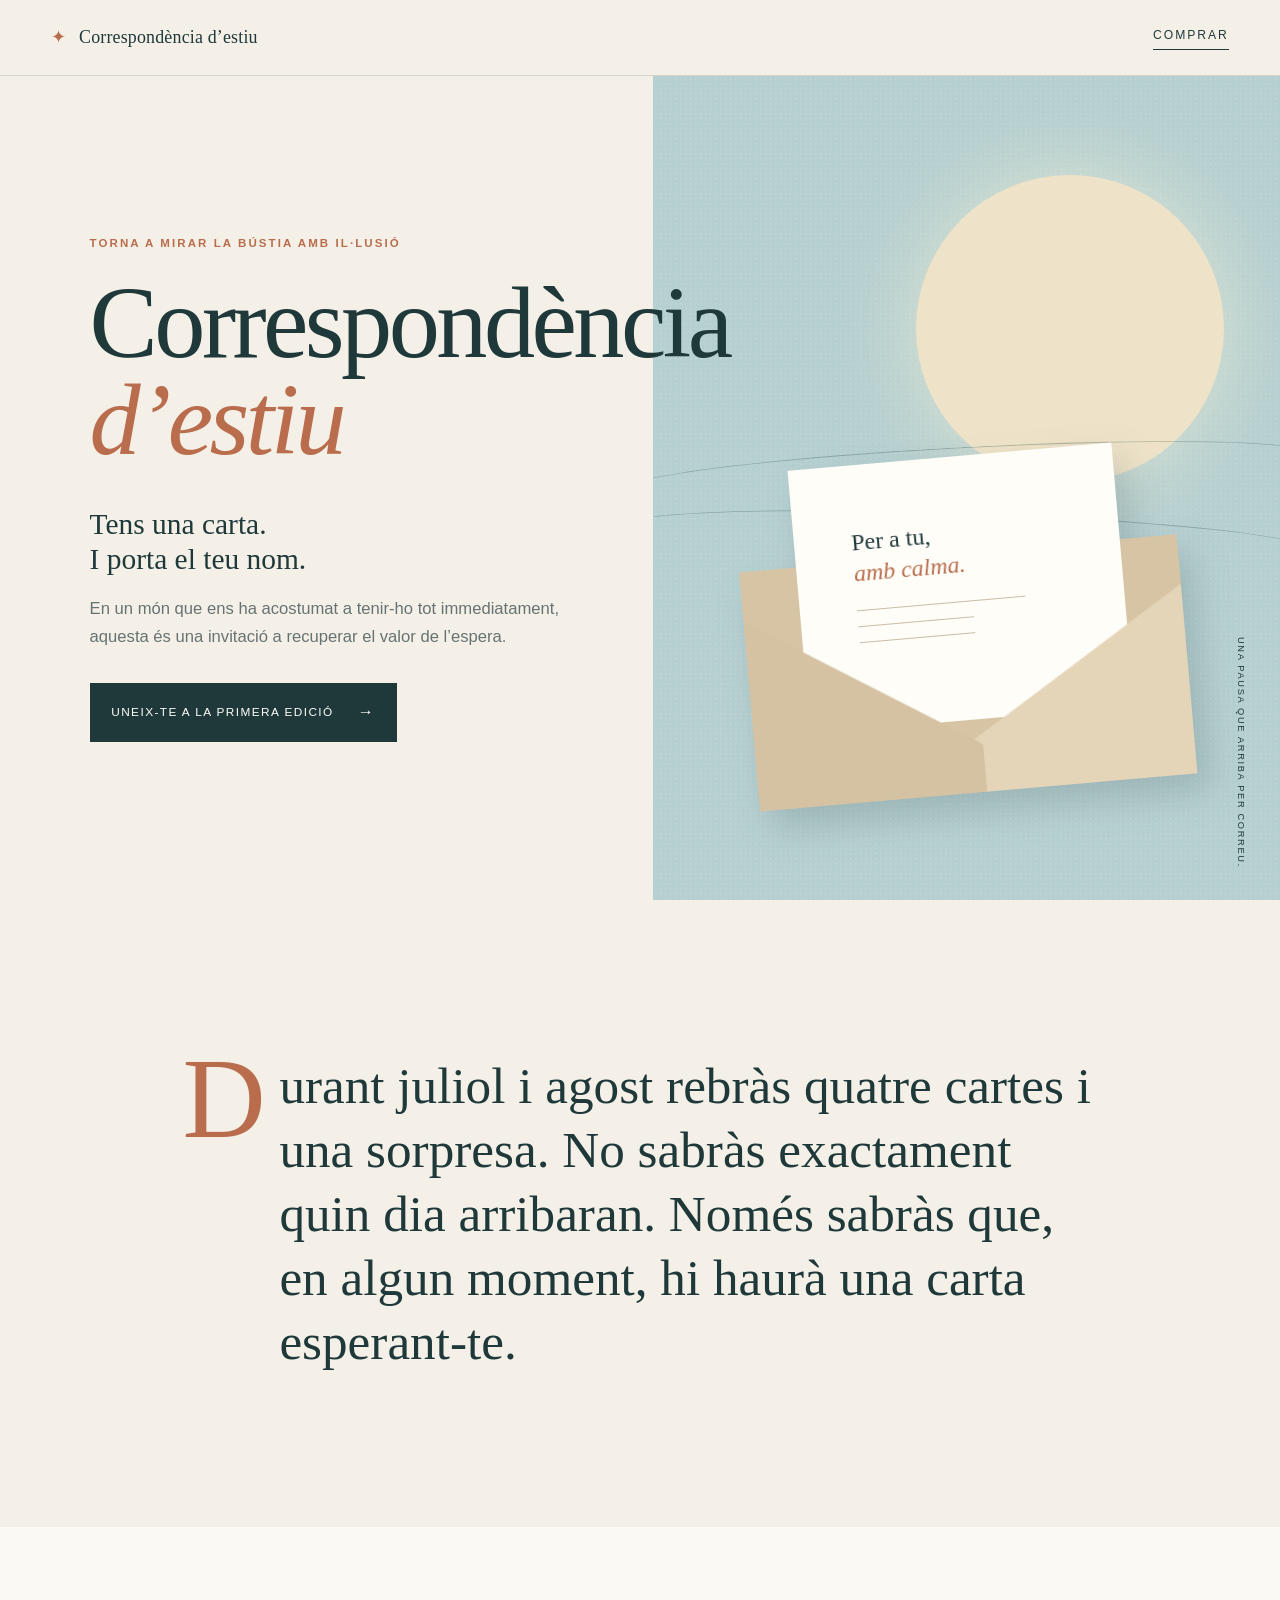
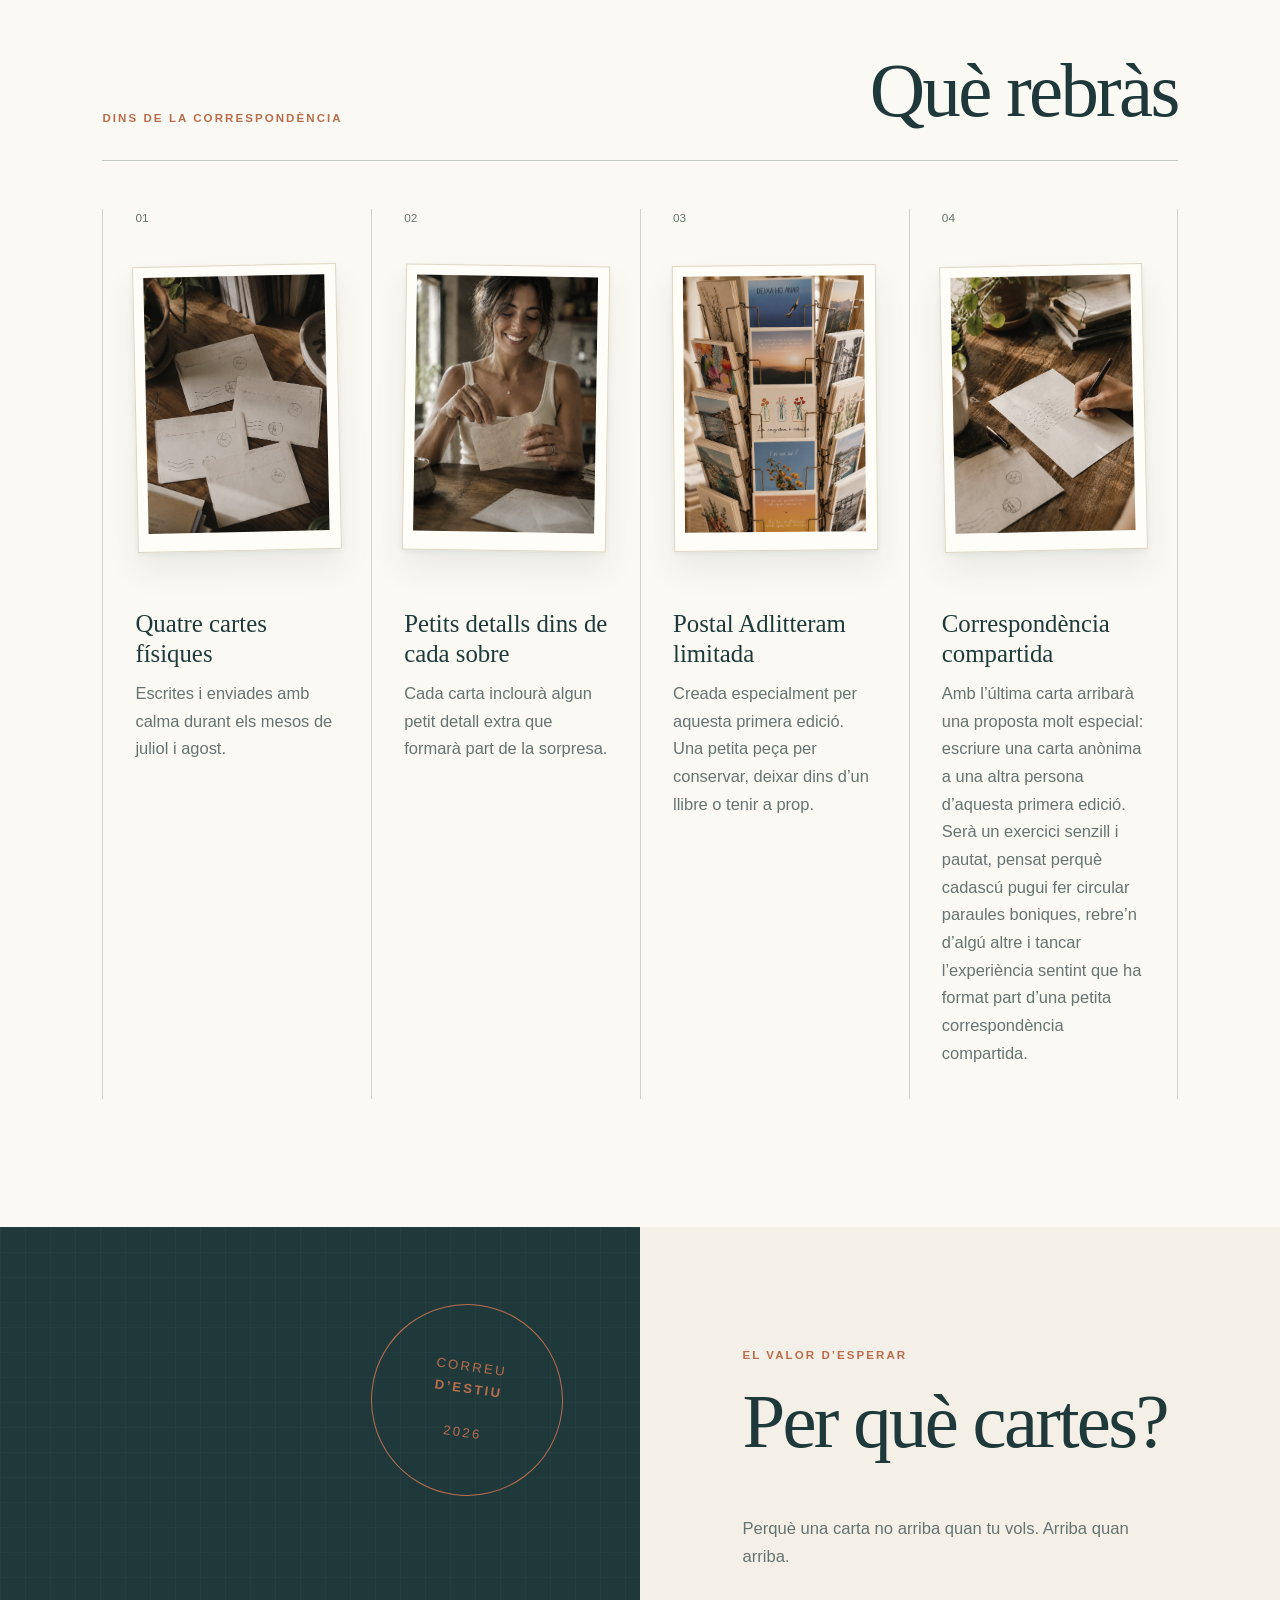
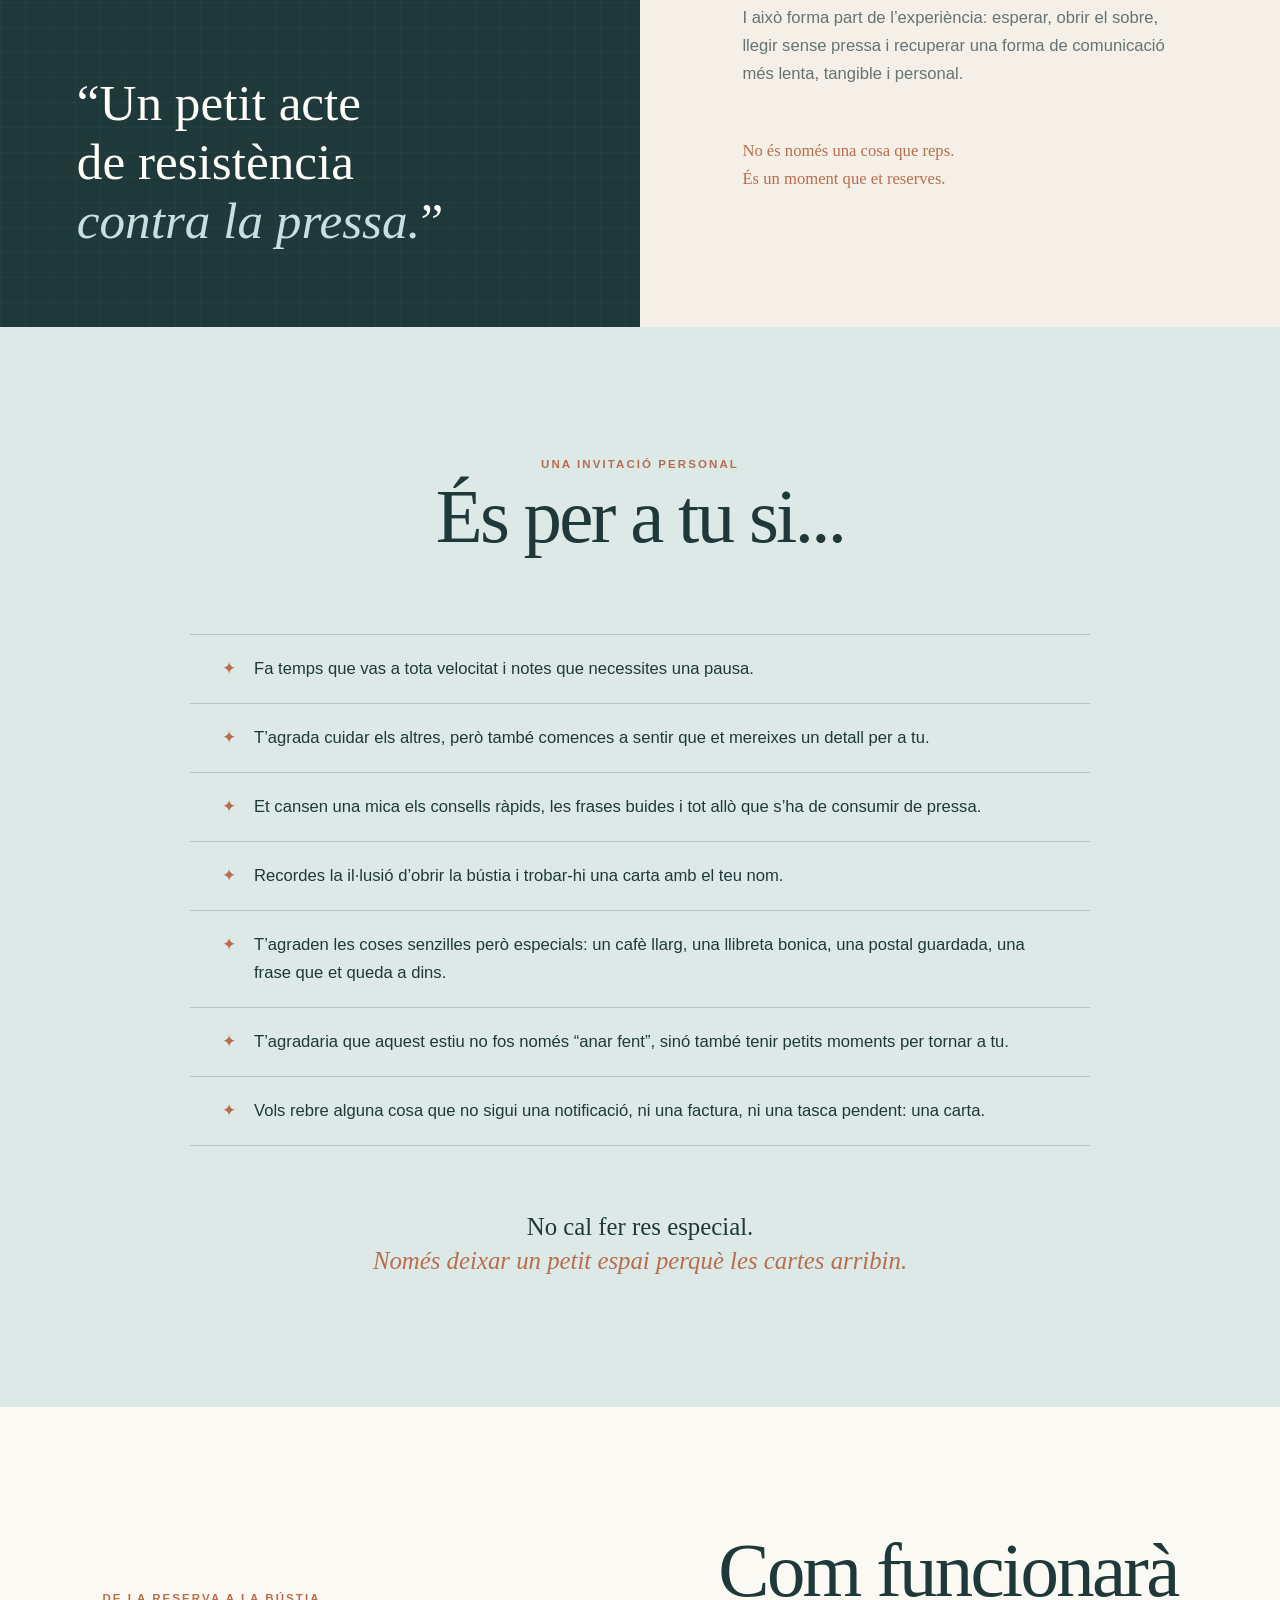
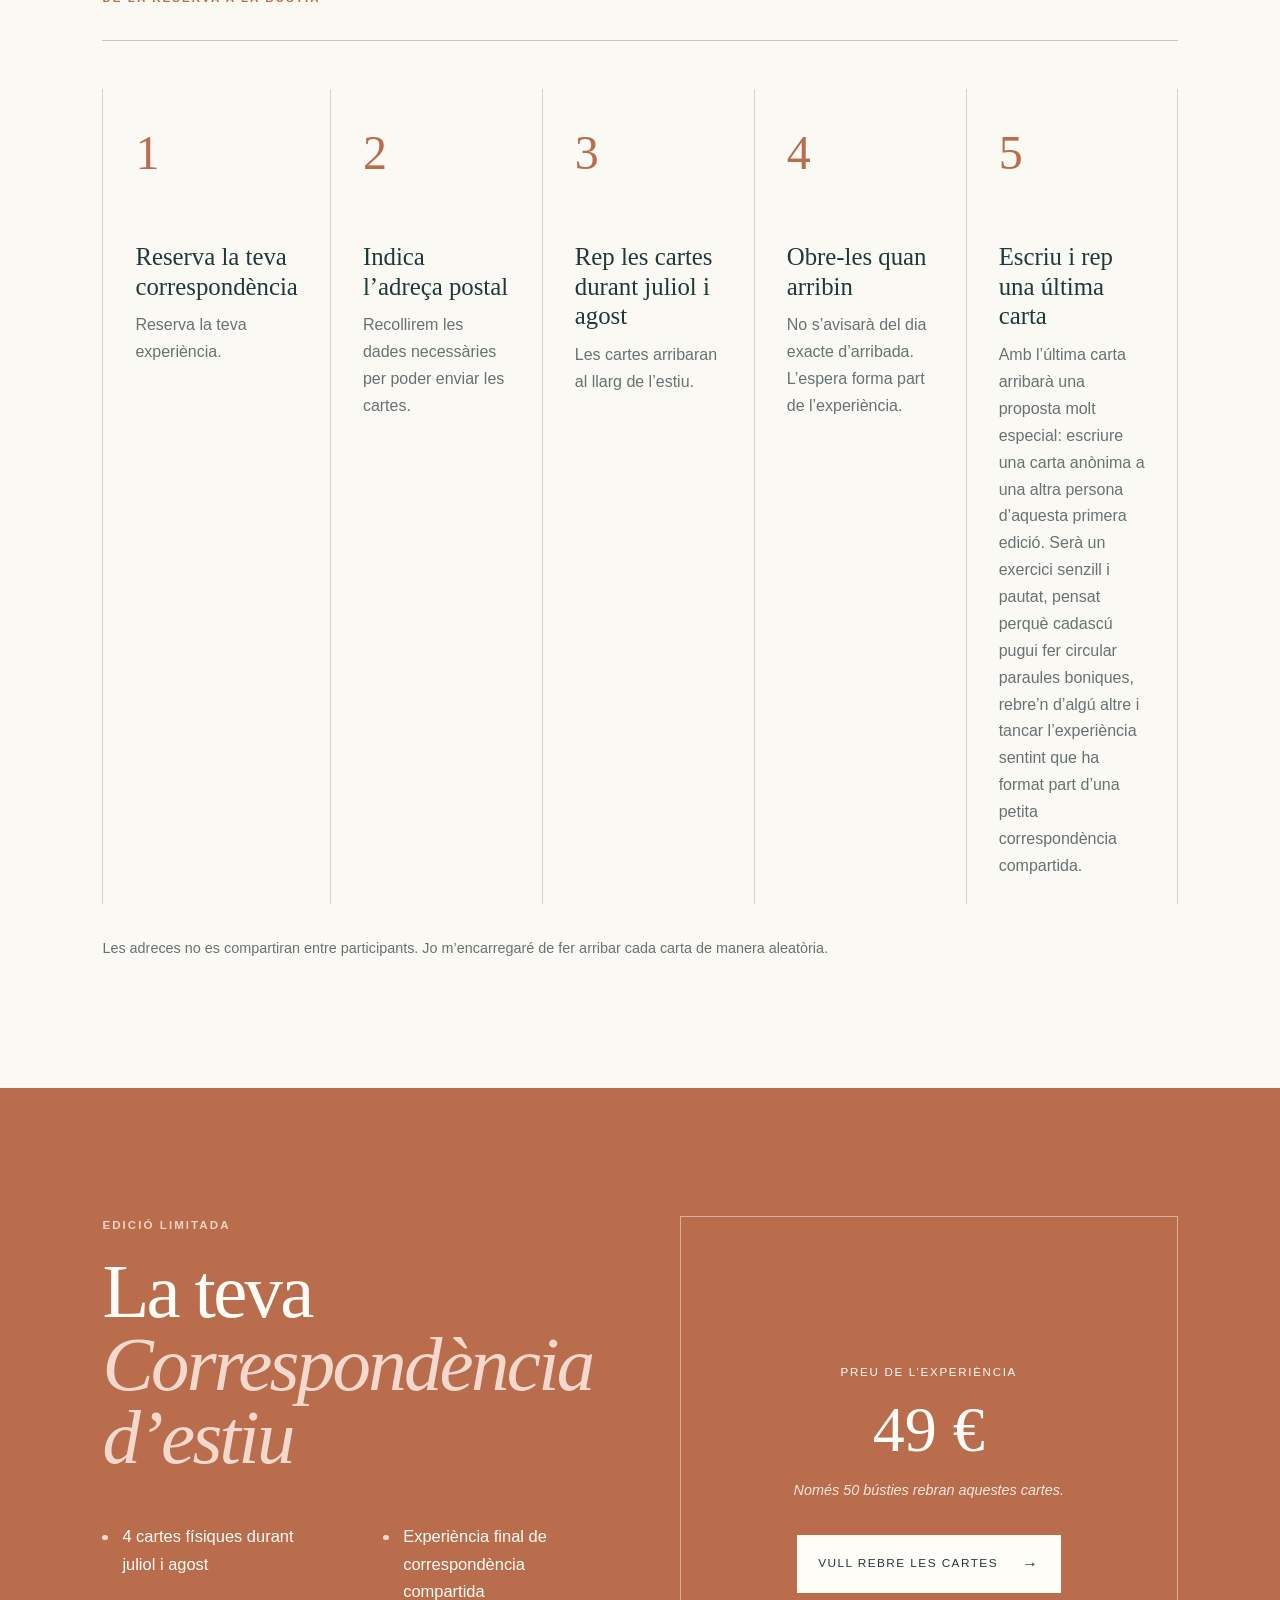
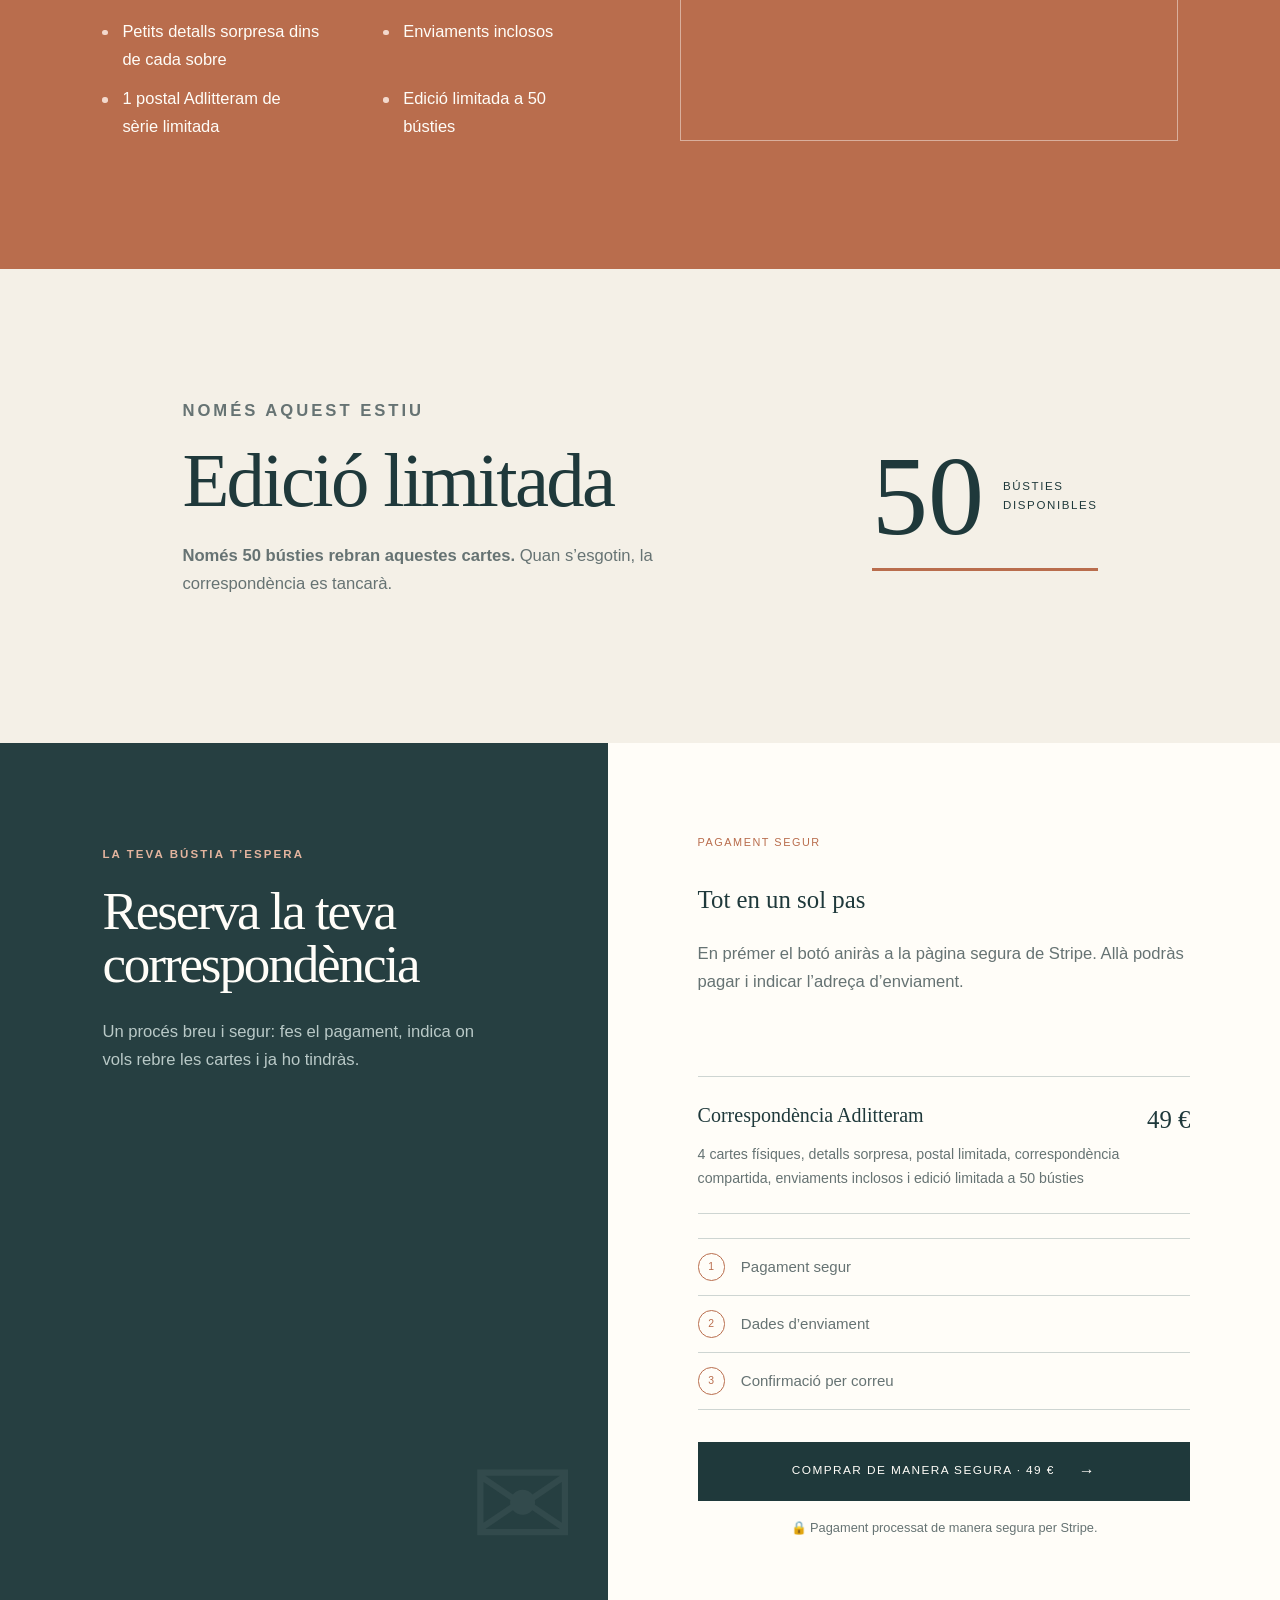
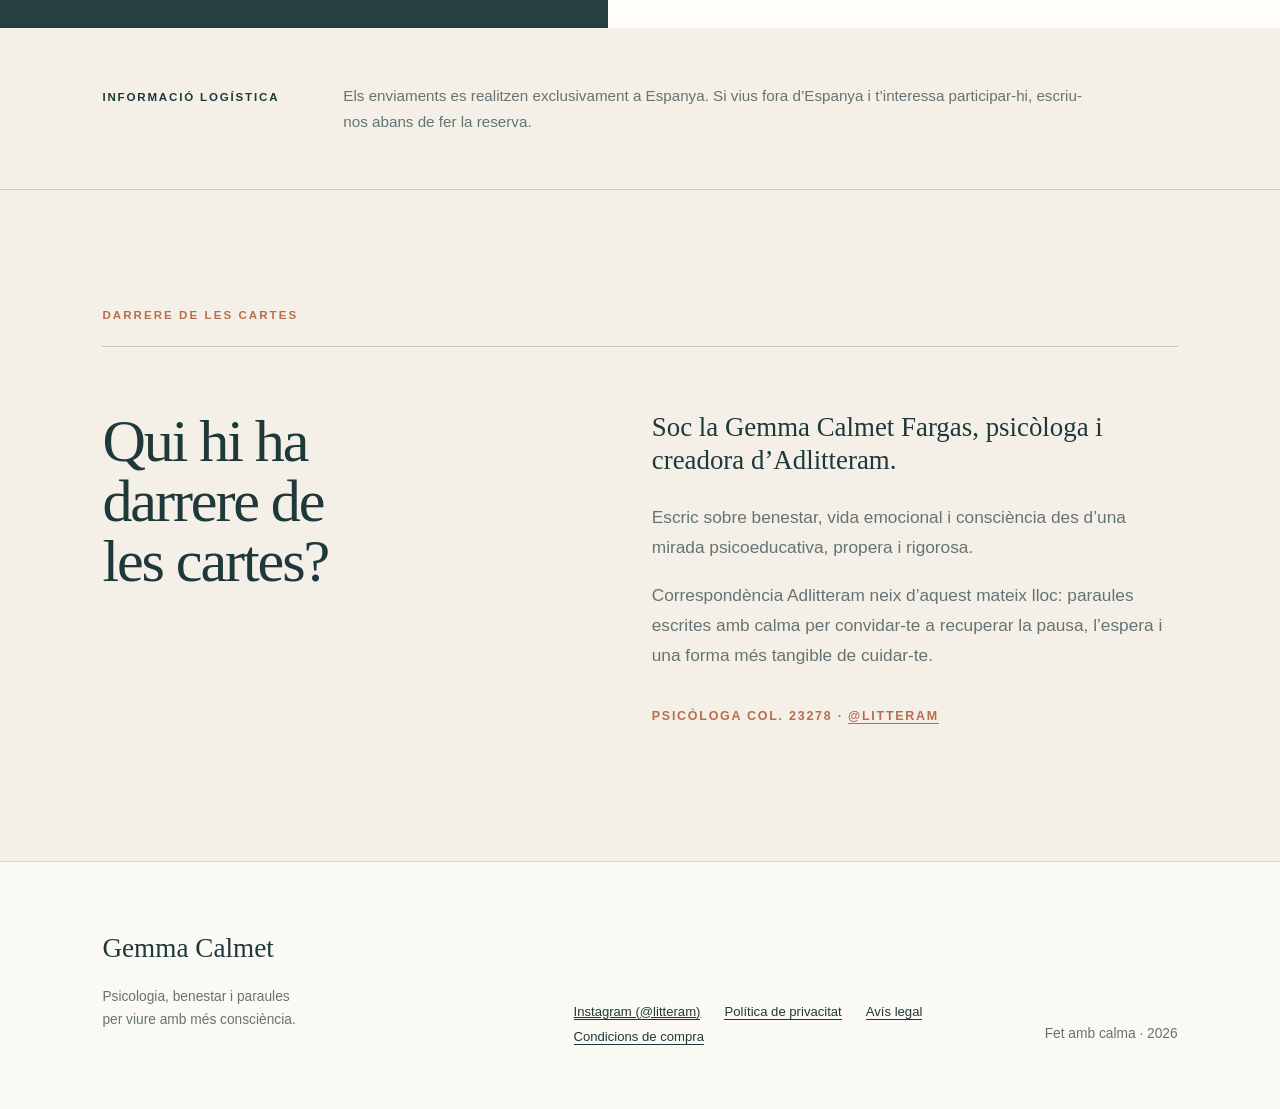
==== commit 8c59ae23: "Actualitza text de correspondencia compartida" ====
--- a/index.html
+++ b/index.html
@@ -90,7 +90,7 @@
               <img src="assets/escriure_correspondencia_estiu_adlitteram.jpg" alt="Una mà escrivint una carta sobre una taula de fusta" loading="lazy" />
             </figure>
             <h3>Correspondència compartida</h3>
-            <p>Amb l’última carta rebràs un sobre i un segell per escriure a una altra participant. L’experiència comença rebent paraules boniques i acaba fent-les circular.</p>
+            <p>Amb l’última carta arribarà una proposta molt especial: escriure una carta anònima a una altra persona d’aquesta primera edició. Serà un exercici senzill i pautat, pensat perquè cadascú pugui fer circular paraules boniques, rebre’n d’algú altre i tancar l’experiència sentint que ha format part d’una petita correspondència compartida.</p>
           </article>
         </div>
       </section>
@@ -136,7 +136,7 @@
           <li class="reveal"><span>2</span><div><h3>Indica l’adreça postal</h3><p>Recollirem les dades necessàries per poder enviar les cartes.</p></div></li>
           <li class="reveal"><span>3</span><div><h3>Rep les cartes durant juliol i agost</h3><p>Les cartes arribaran al llarg de l’estiu.</p></div></li>
           <li class="reveal"><span>4</span><div><h3>Obre-les quan arribin</h3><p>No s’avisarà del dia exacte d’arribada. L’espera forma part de l’experiència.</p></div></li>
-          <li class="reveal"><span>5</span><div><h3>Escriu i rep una última carta</h3><p>Amb l’última carta arribarà una proposta molt especial: escriure una carta anònima a una altra persona d’aquesta primera edició. Serà un exercici senzill i pautat, pensat perquè cadascú pugui fer circular paraules boniques, rebre’n d’algú altre i tancar l’experiència sentint que ha format part d’una petita correspondència compartida..</p></div></li>
+          <li class="reveal"><span>5</span><div><h3>Escriu i rep una última carta</h3><p>Amb l’última carta arribarà una proposta molt especial: escriure una carta anònima a una altra persona d’aquesta primera edició. Serà un exercici senzill i pautat, pensat perquè cadascú pugui fer circular paraules boniques, rebre’n d’algú altre i tancar l’experiència sentint que ha format part d’una petita correspondència compartida.</p></div></li>
         </ol>
         <p class="process-note reveal">Les adreces no es compartiran entre participants. Jo m’encarregaré de fer arribar cada carta de manera aleatòria.</p>
       </section>
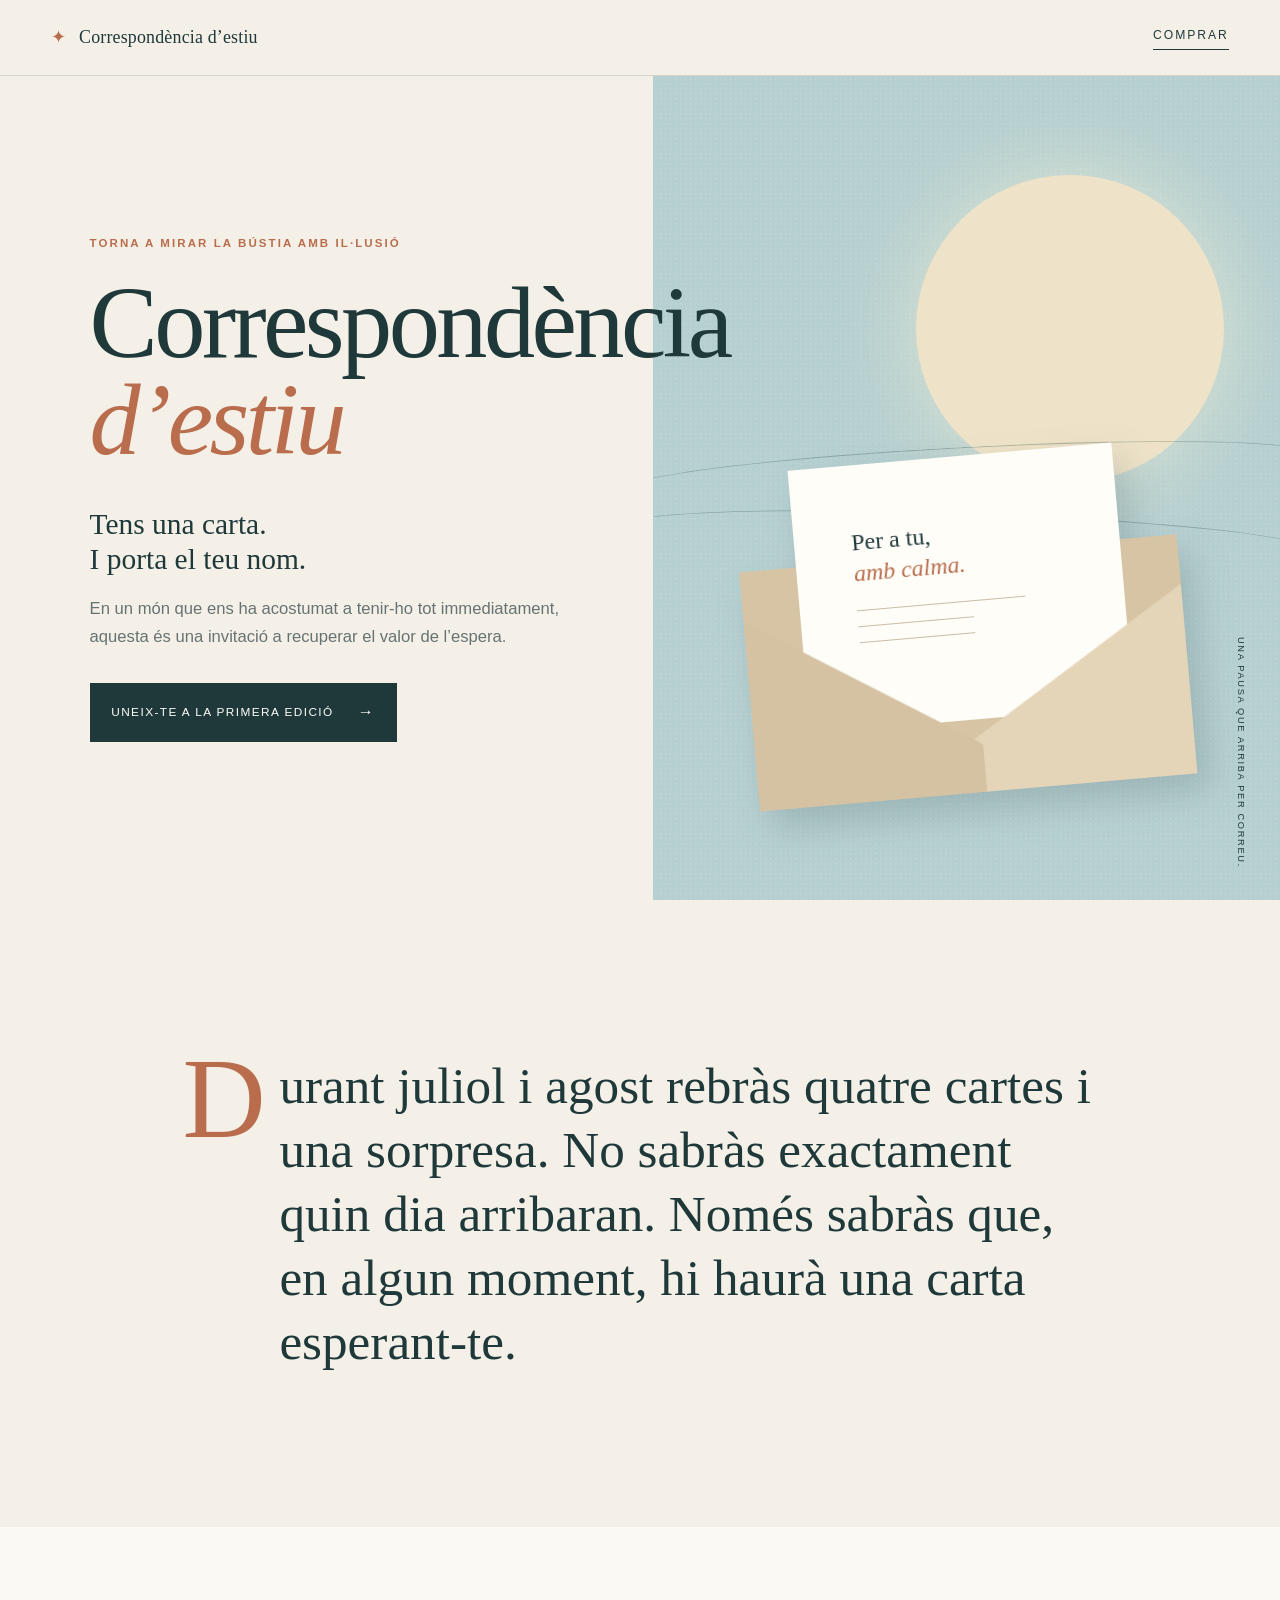
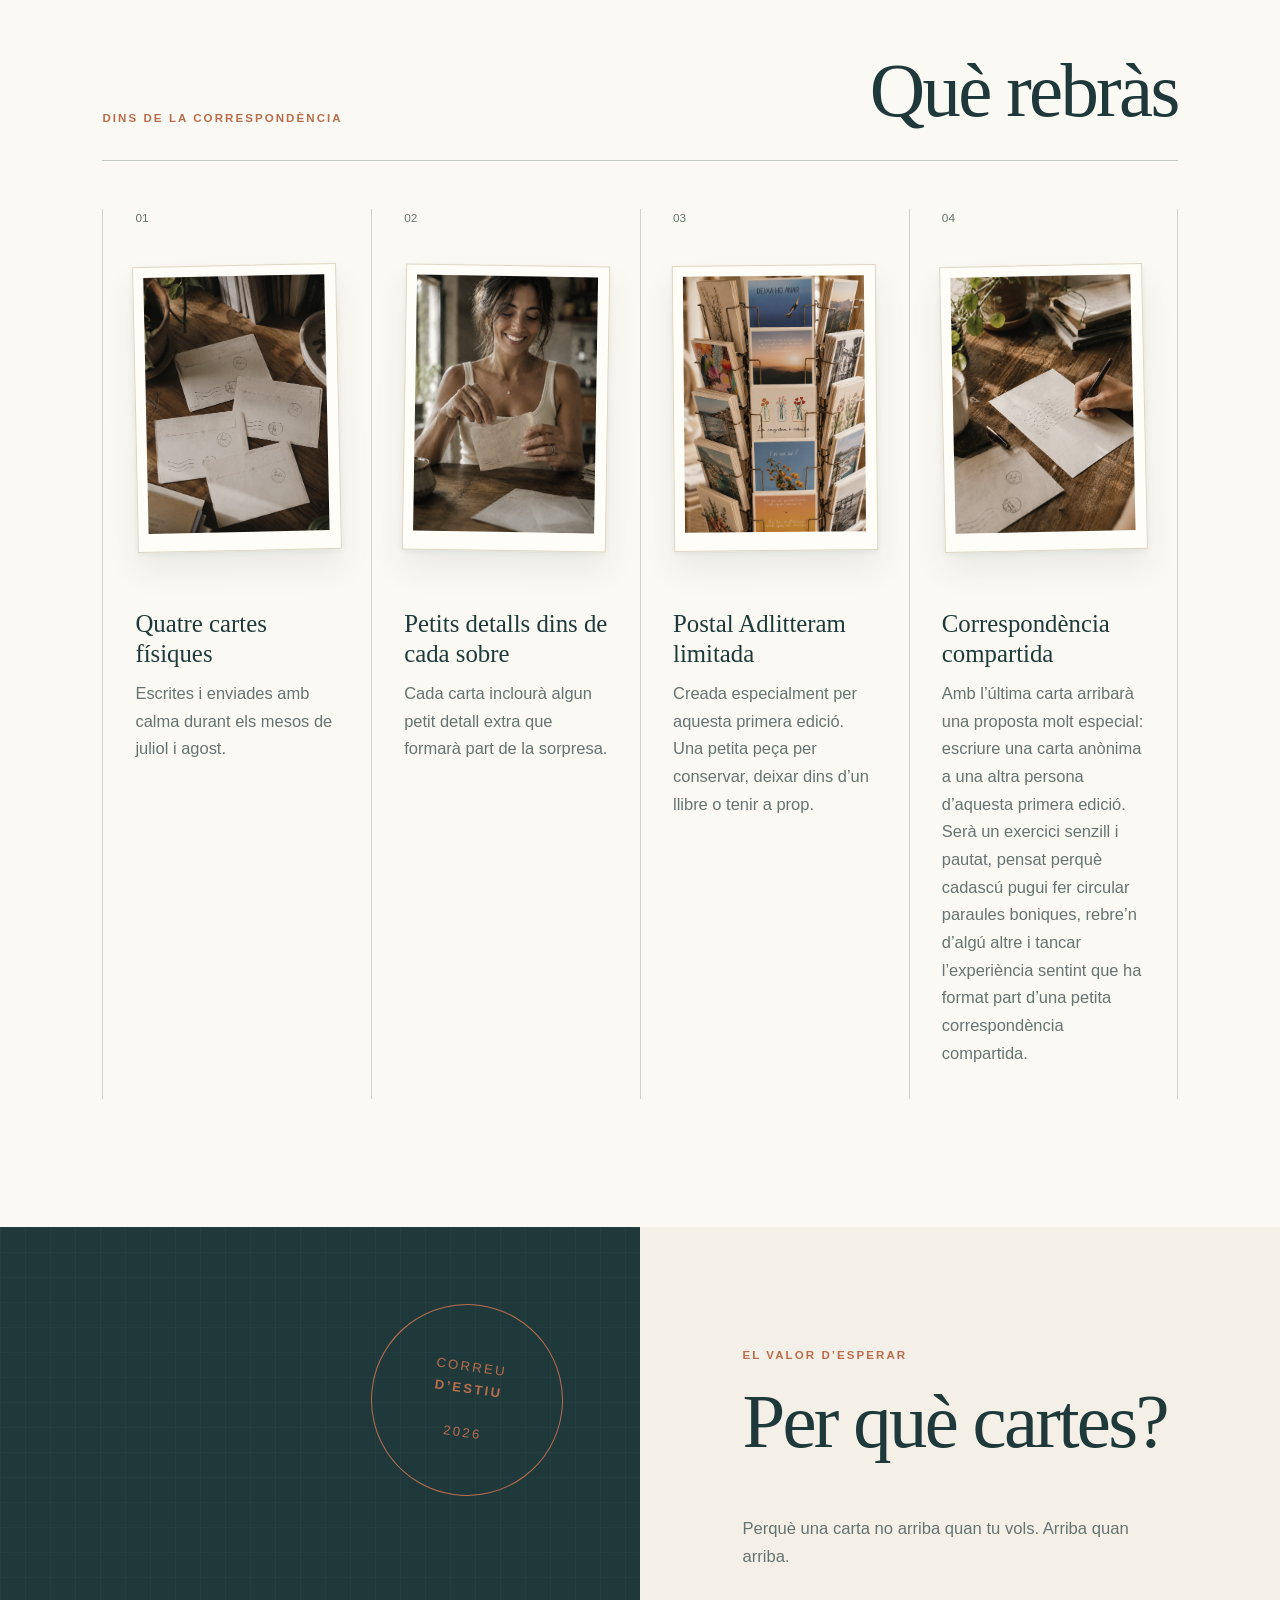
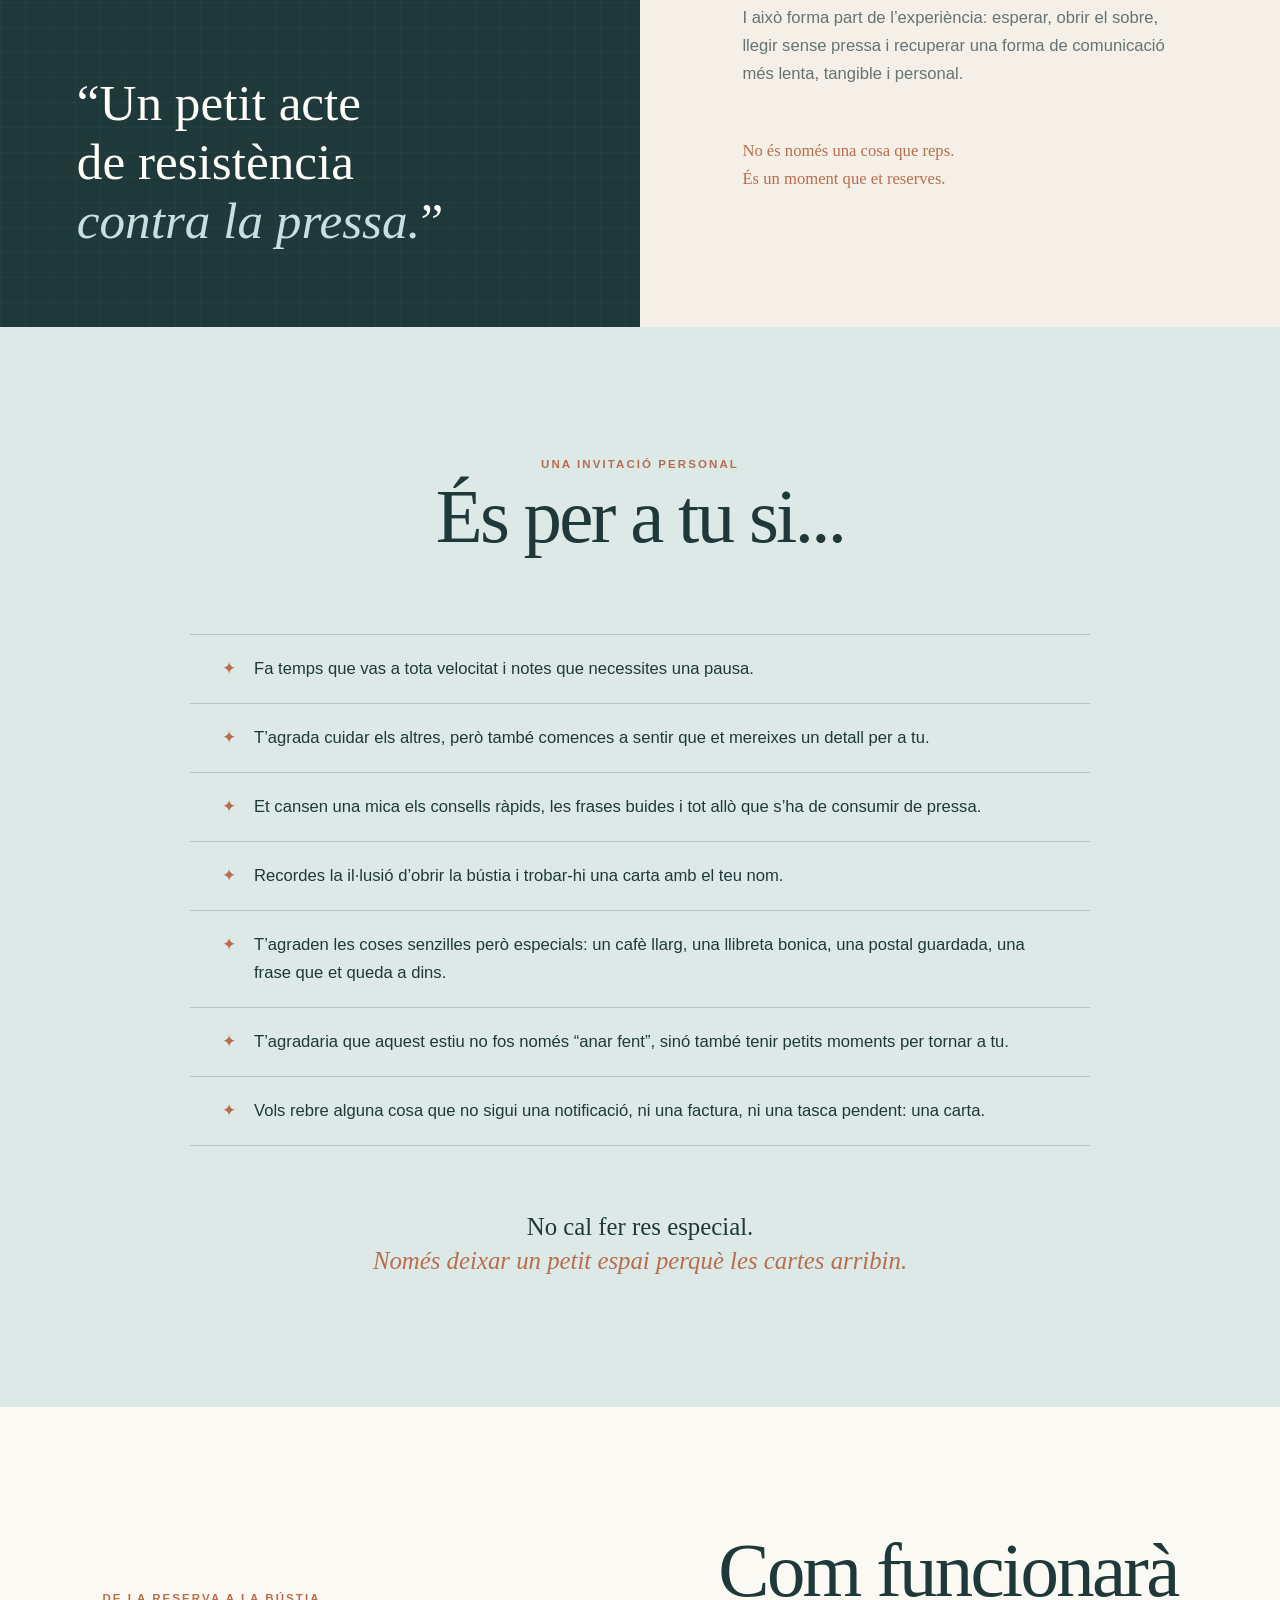
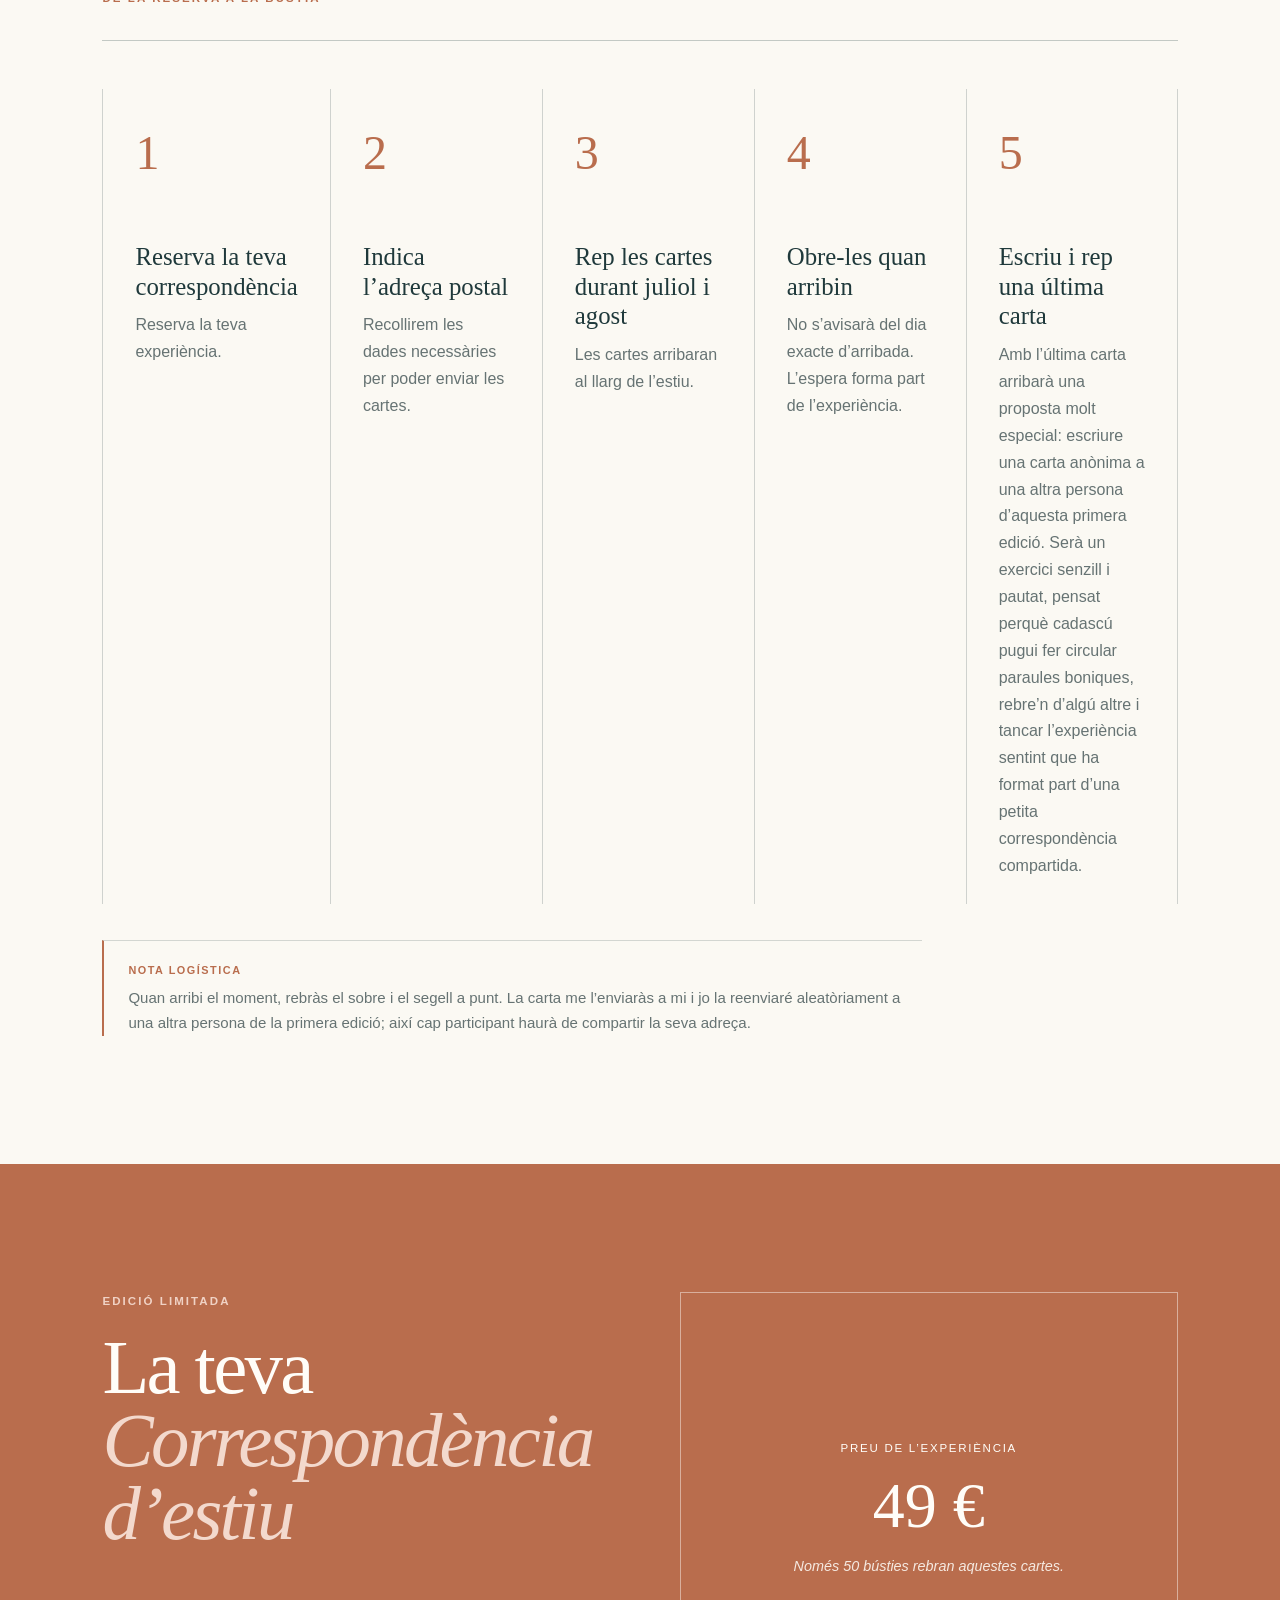
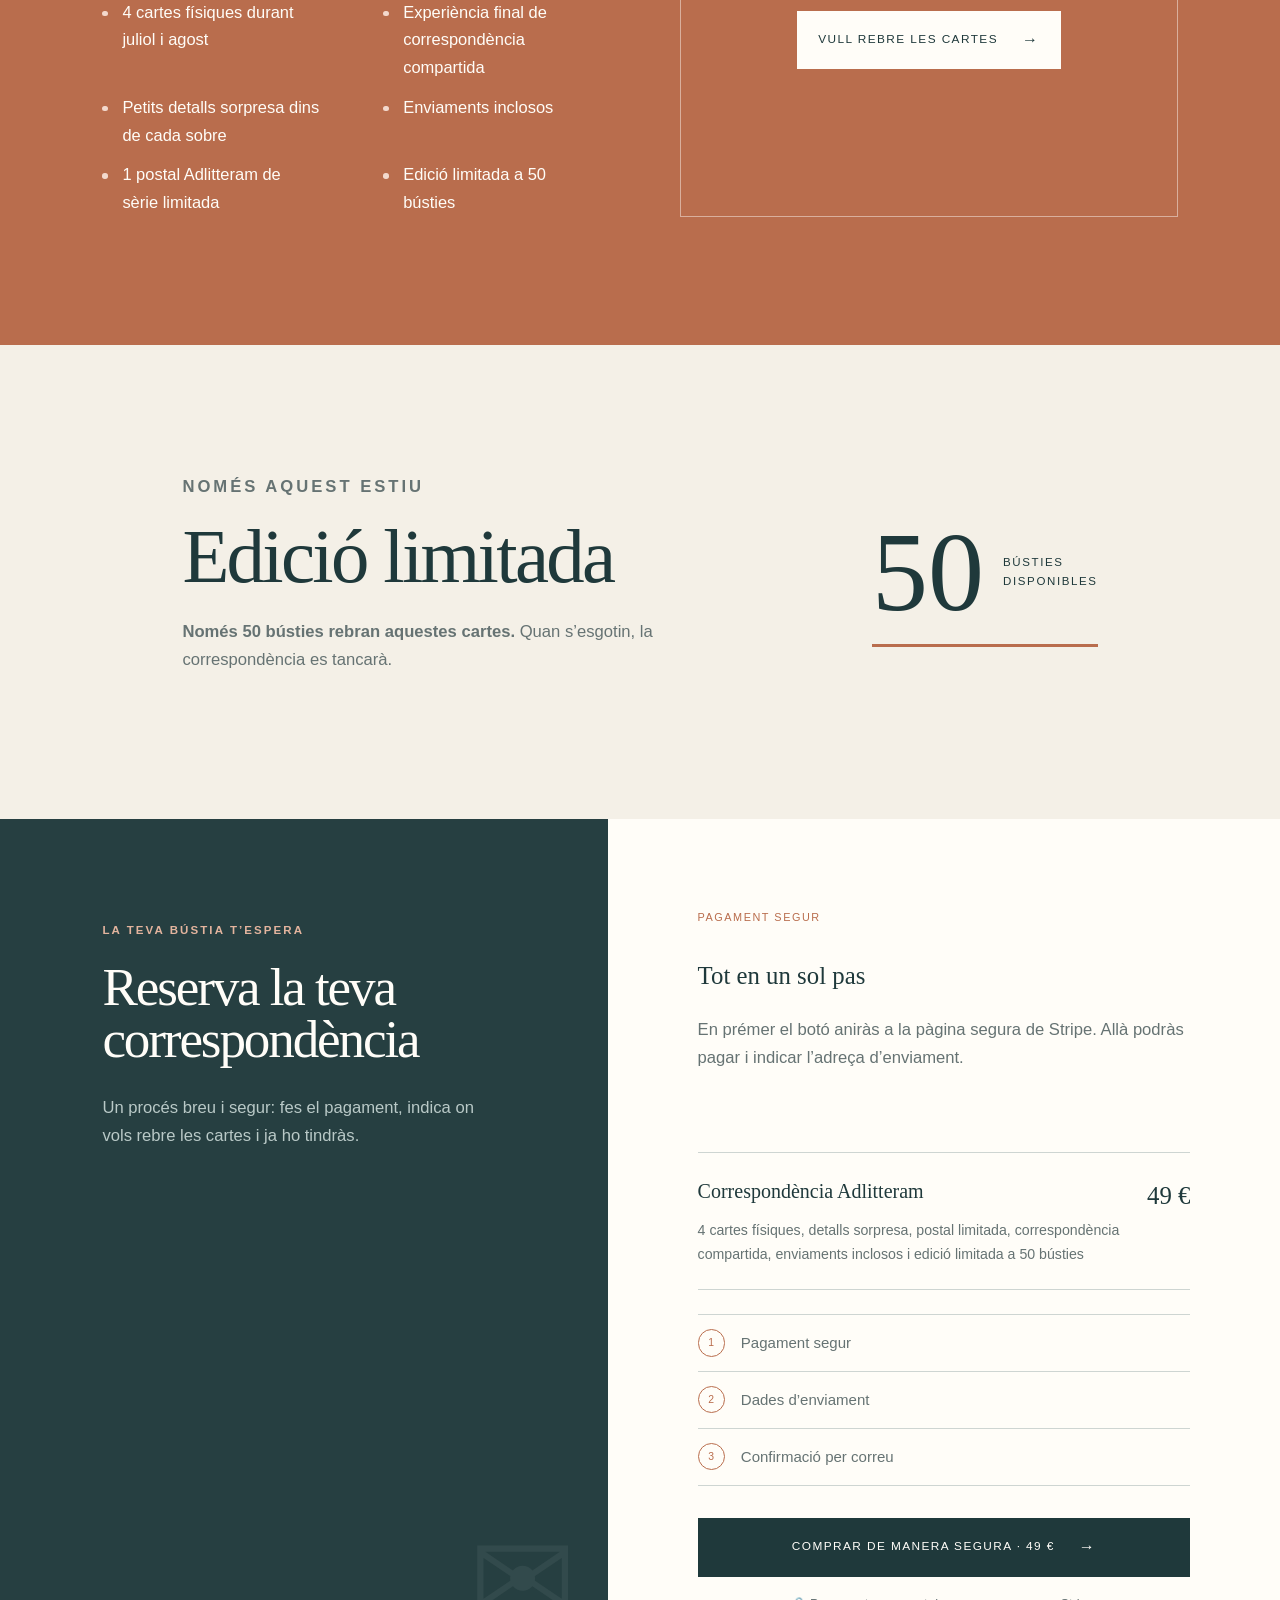
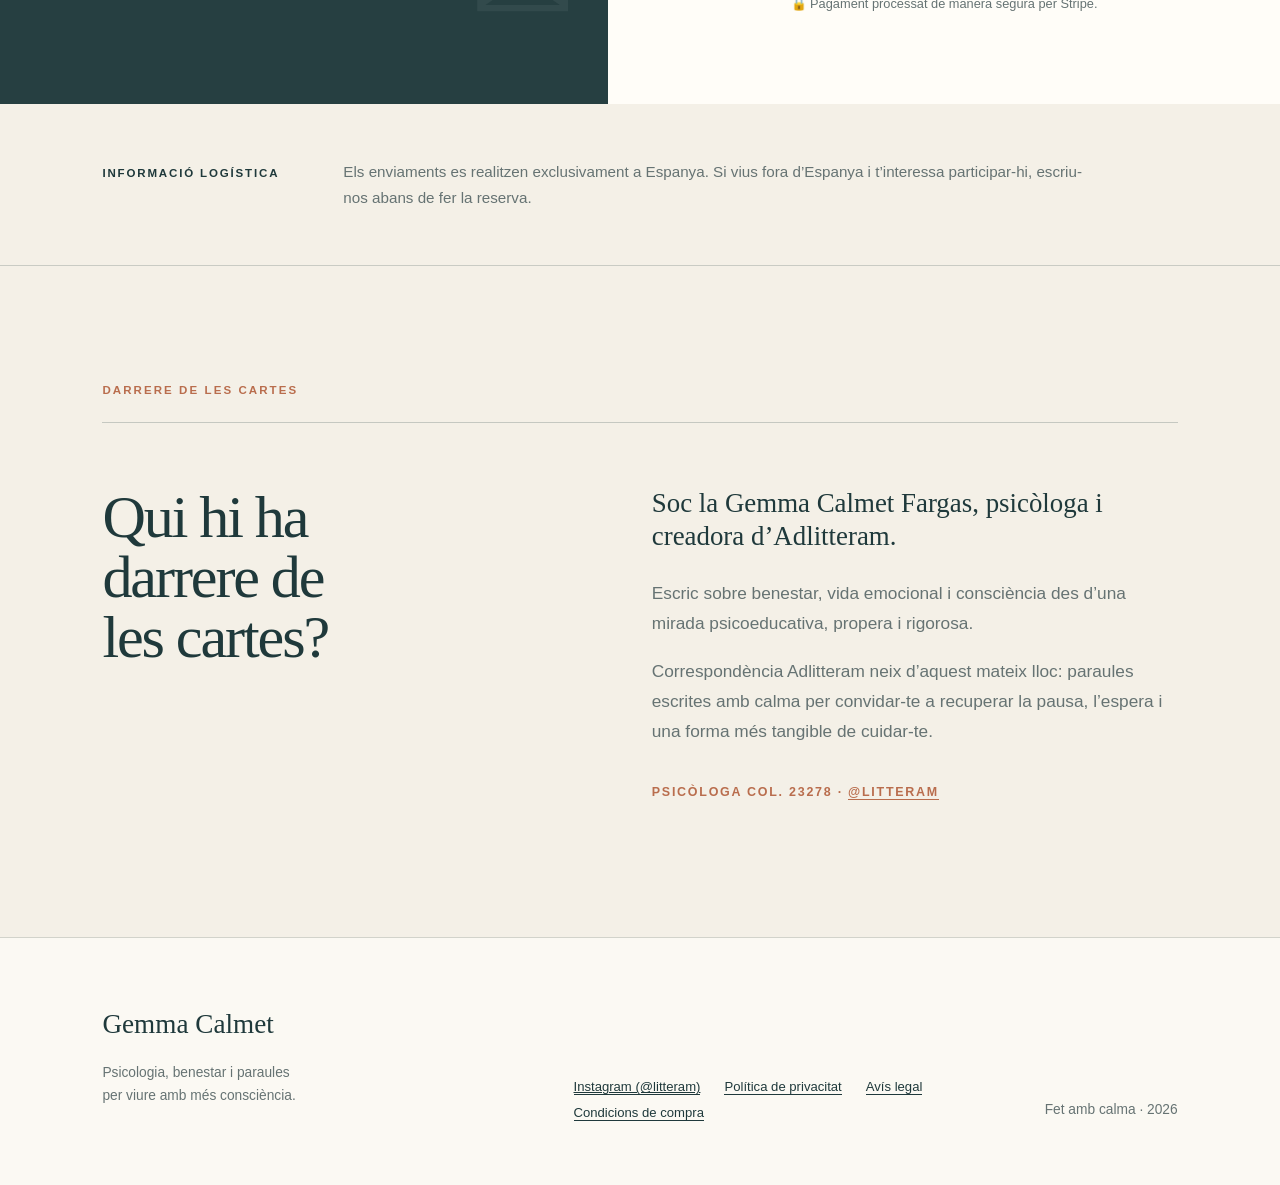
==== commit 34405542: "Afegeix nota logistica de reenviament" ====
--- a/index.html
+++ b/index.html
@@ -138,7 +138,10 @@
           <li class="reveal"><span>4</span><div><h3>Obre-les quan arribin</h3><p>No s’avisarà del dia exacte d’arribada. L’espera forma part de l’experiència.</p></div></li>
           <li class="reveal"><span>5</span><div><h3>Escriu i rep una última carta</h3><p>Amb l’última carta arribarà una proposta molt especial: escriure una carta anònima a una altra persona d’aquesta primera edició. Serà un exercici senzill i pautat, pensat perquè cadascú pugui fer circular paraules boniques, rebre’n d’algú altre i tancar l’experiència sentint que ha format part d’una petita correspondència compartida.</p></div></li>
         </ol>
-        <p class="process-note reveal">Les adreces no es compartiran entre participants. Jo m’encarregaré de fer arribar cada carta de manera aleatòria.</p>
+        <aside class="process-note reveal">
+          <span>Nota logística</span>
+          <p>Quan arribi el moment, rebràs el sobre i el segell a punt. La carta me l’enviaràs a mi i jo la reenviaré aleatòriament a una altra persona de la primera edició; així cap participant haurà de compartir la seva adreça.</p>
+        </aside>
       </section>
 
       <section class="offer section reveal">
--- a/styles.css
+++ b/styles.css
@@ -88,7 +88,9 @@
 .steps { list-style: none; padding: 0; margin: 0; display: grid; grid-template-columns: repeat(5, 1fr); }
 .steps li { padding: 1.5rem 2rem; border-left: 1px solid rgba(31,57,59,.2); min-height: 340px; display: flex; flex-direction: column; justify-content: flex-start; gap: 3rem; }.steps li:last-child { border-right: 1px solid rgba(31,57,59,.2); }
 .steps li > span { font-family: var(--serif); color: var(--terracotta); font-size: 3rem; }.steps h3 { margin: 0 0 .7rem; }.steps p { margin: 0; color: var(--muted); font-size: 1rem; }
-.process-note { max-width: 760px; margin: 2rem 0 0; color: var(--muted); font-size: .9rem; }
+.process-note { max-width: 820px; margin: 2.25rem 0 0; padding: 1.25rem 0 0 1.5rem; border-top: 1px solid rgba(31,57,59,.18); border-left: 2px solid var(--terracotta); color: var(--muted); }
+.process-note span { display: block; margin-bottom: .45rem; color: var(--terracotta); text-transform: uppercase; letter-spacing: .14em; font-size: .68rem; font-weight: 600; }
+.process-note p { margin: 0; font-size: .94rem; line-height: 1.65; }
 
 .offer { background: var(--terracotta); color: var(--white); display: grid; grid-template-columns: 1fr 1fr; gap: 5rem; }
 .offer .eyebrow { color: #f0d2c5; }.offer h2 em { color: #f3d9cd; }.offer ul { list-style: none; padding: 0; margin: 3rem 0 0; display: grid; grid-template-columns: repeat(2, minmax(0, 1fr)); grid-template-rows: repeat(3, auto); gap: .75rem 4rem; }.offer li { font-size: 1.03rem; display: grid; grid-template-columns: .45rem 1fr; gap: .8rem; align-items: start; }.offer li:nth-child(1) { grid-column: 1; grid-row: 1; }.offer li:nth-child(2) { grid-column: 1; grid-row: 2; }.offer li:nth-child(3) { grid-column: 1; grid-row: 3; }.offer li:nth-child(4) { grid-column: 2; grid-row: 1; }.offer li:nth-child(5) { grid-column: 2; grid-row: 2; }.offer li:nth-child(6) { grid-column: 2; grid-row: 3; }.offer li::before { content: ""; width: .34rem; aspect-ratio: 1; border-radius: 50%; background: #f3d9cd; margin-top: .72em; }
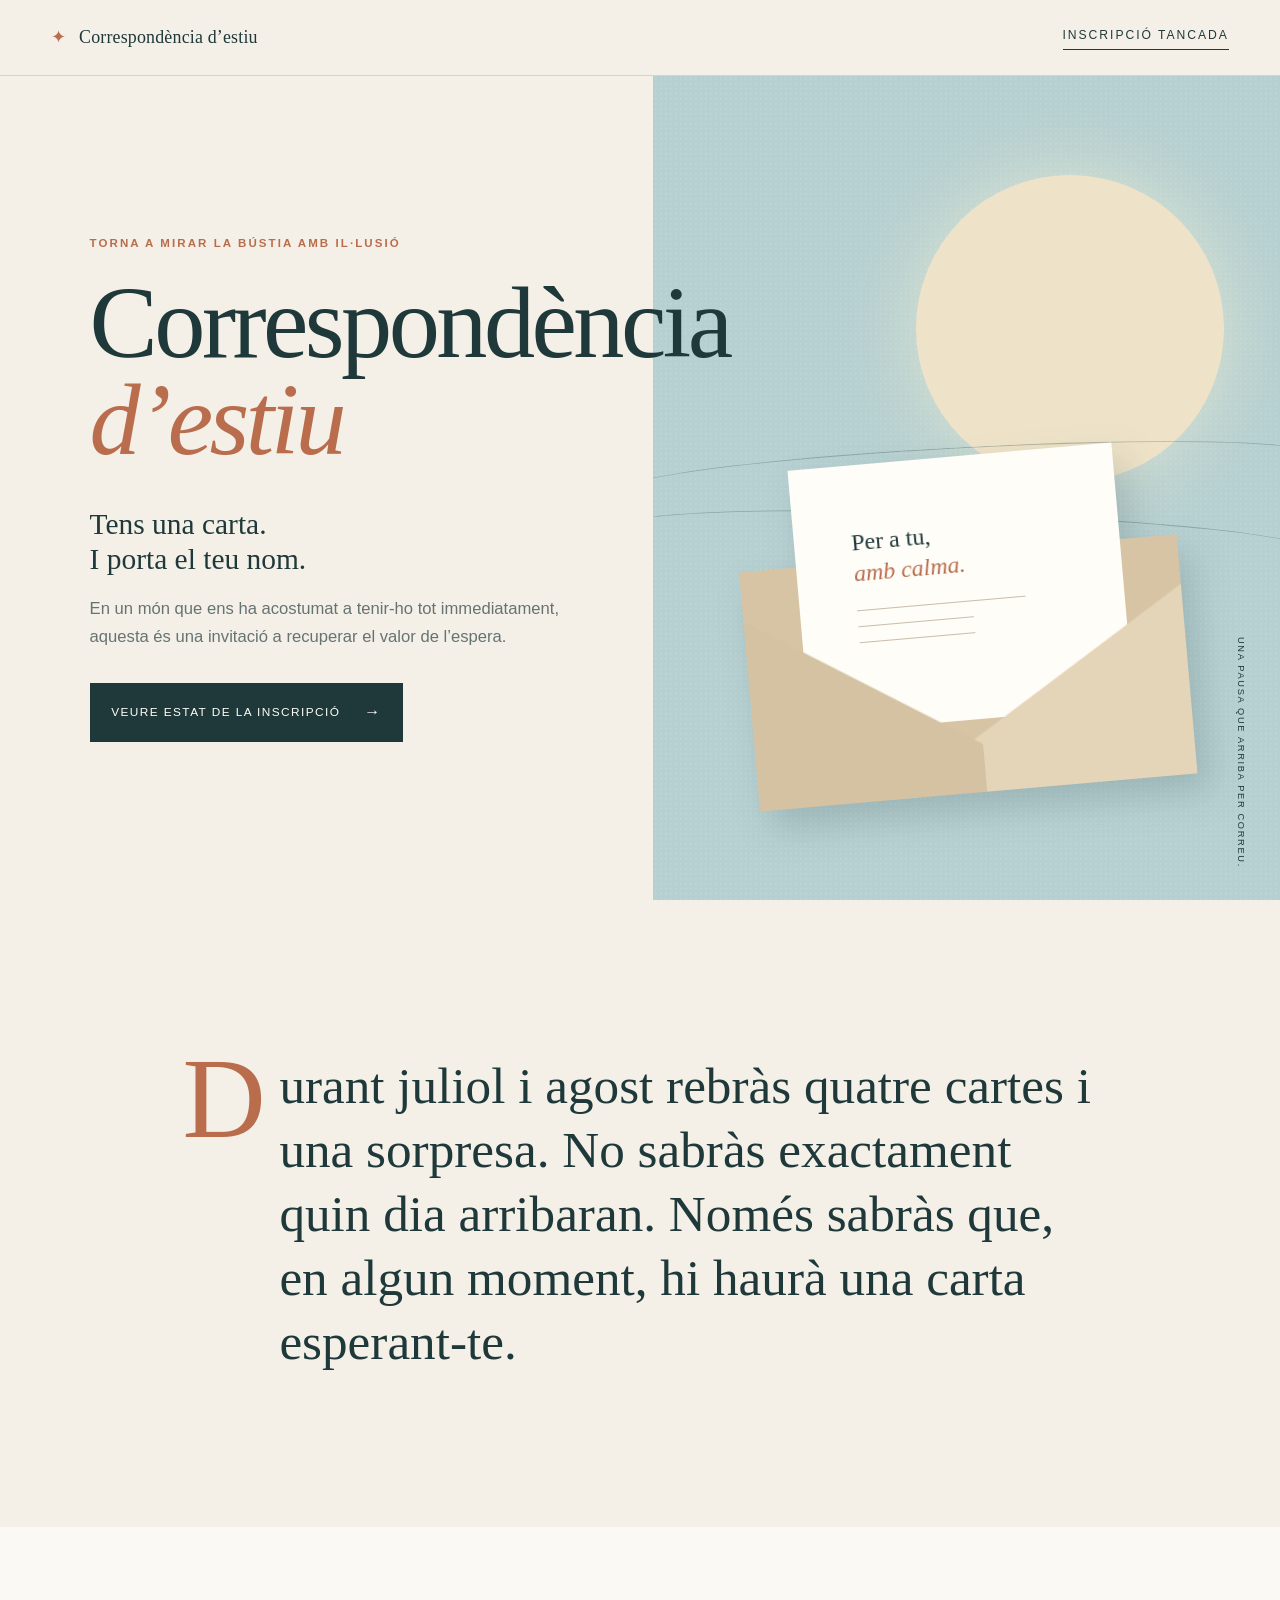
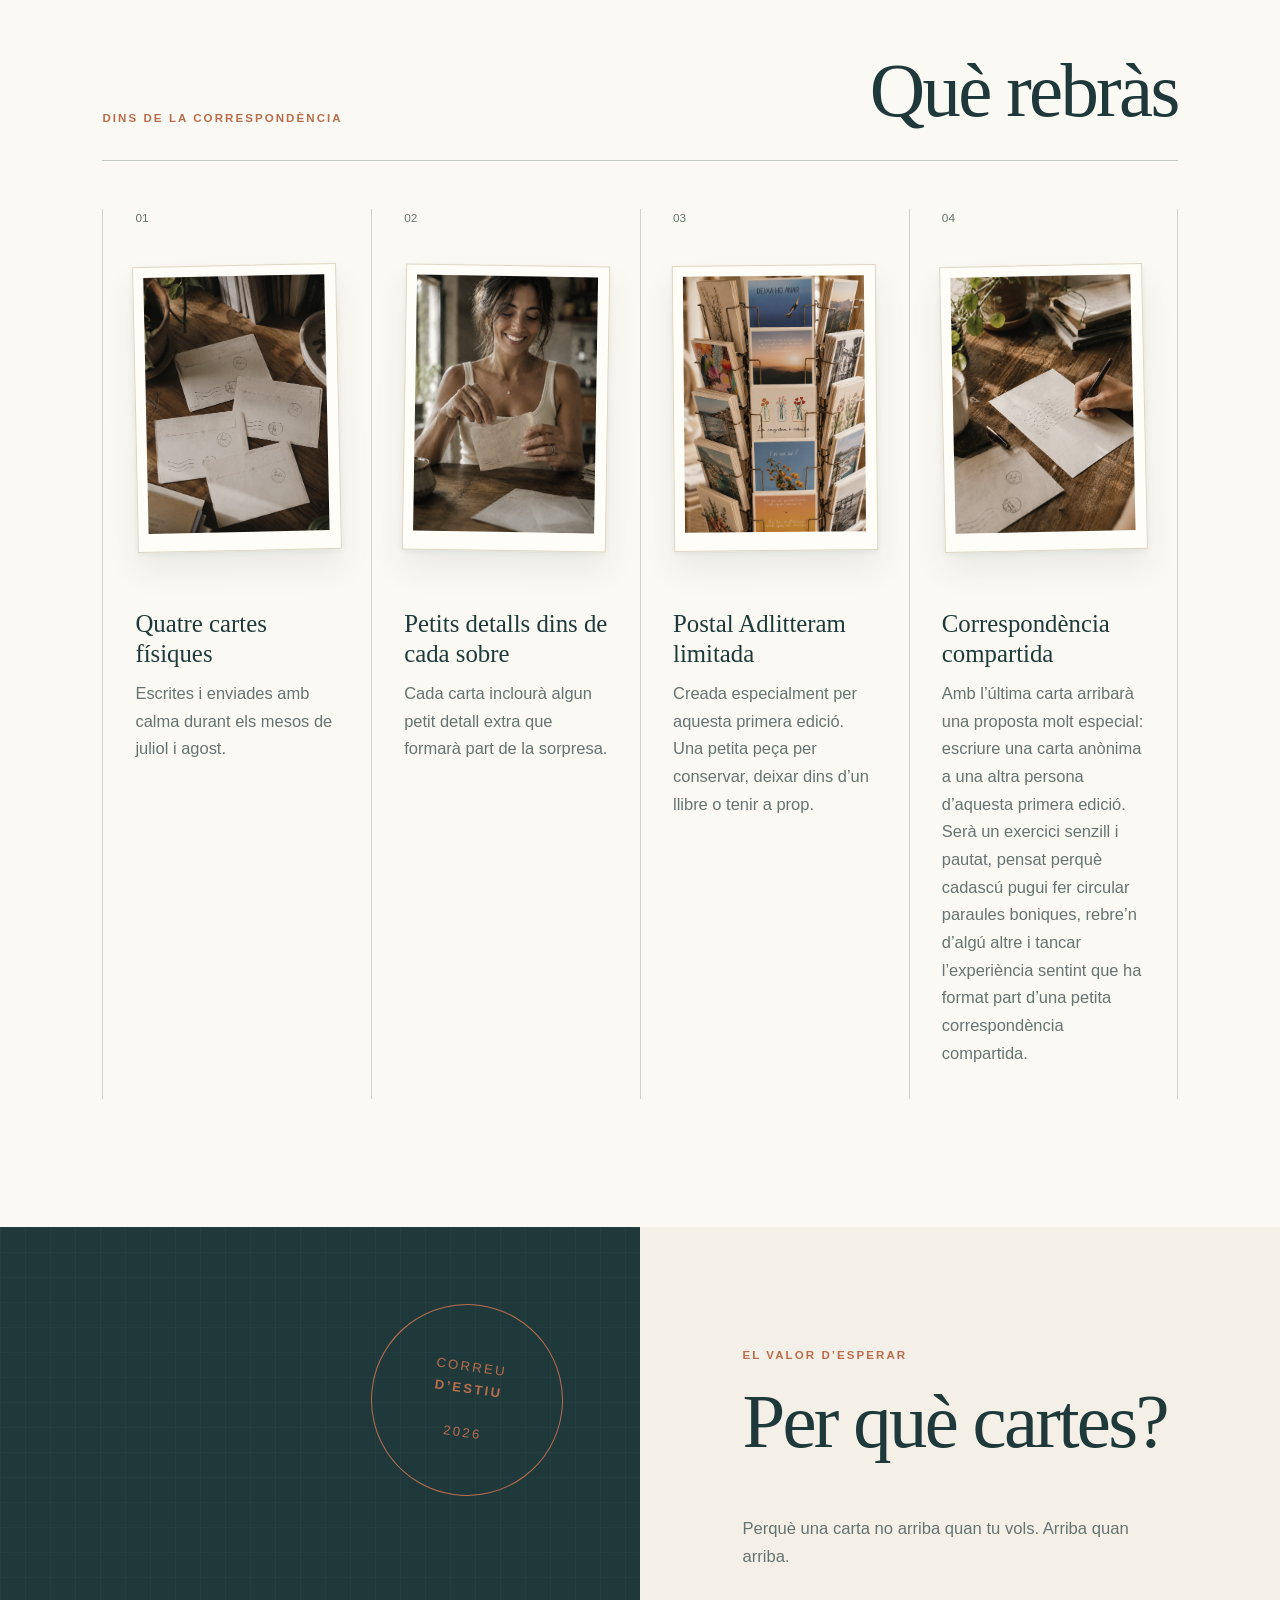
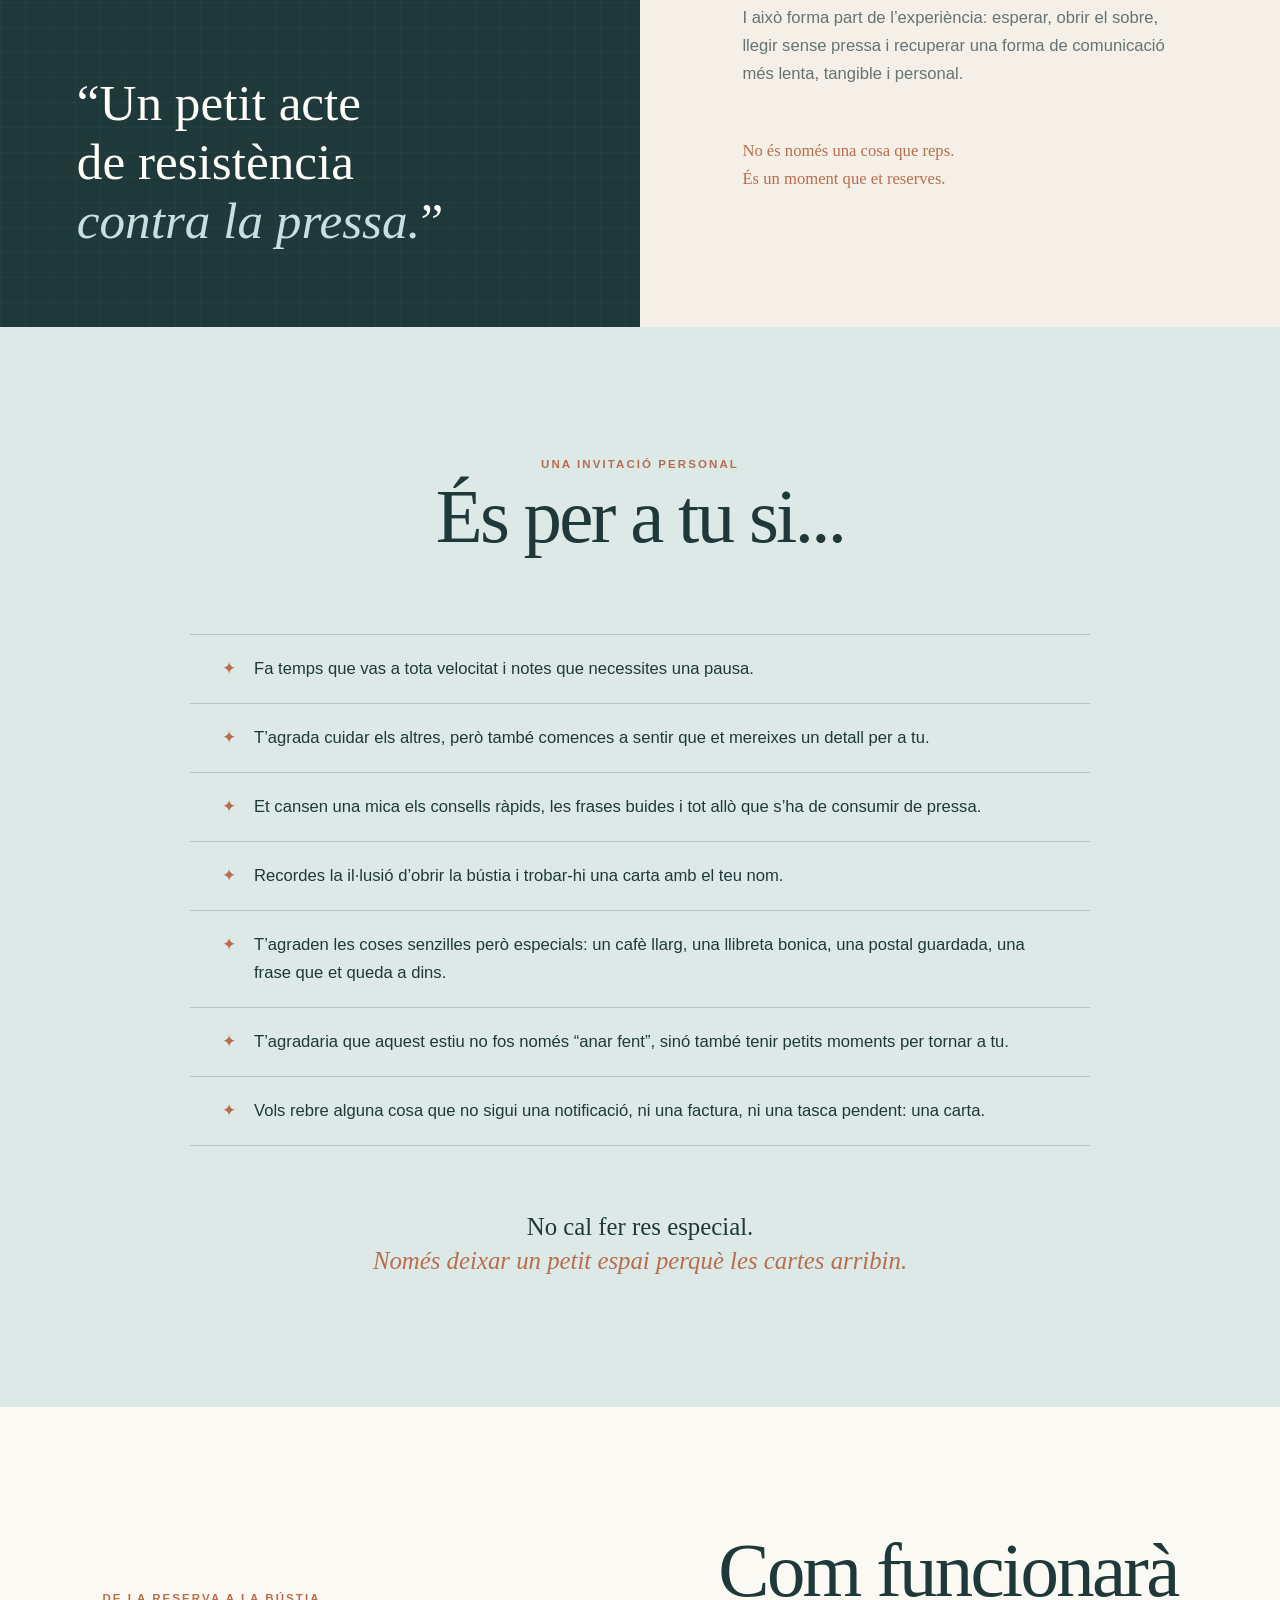
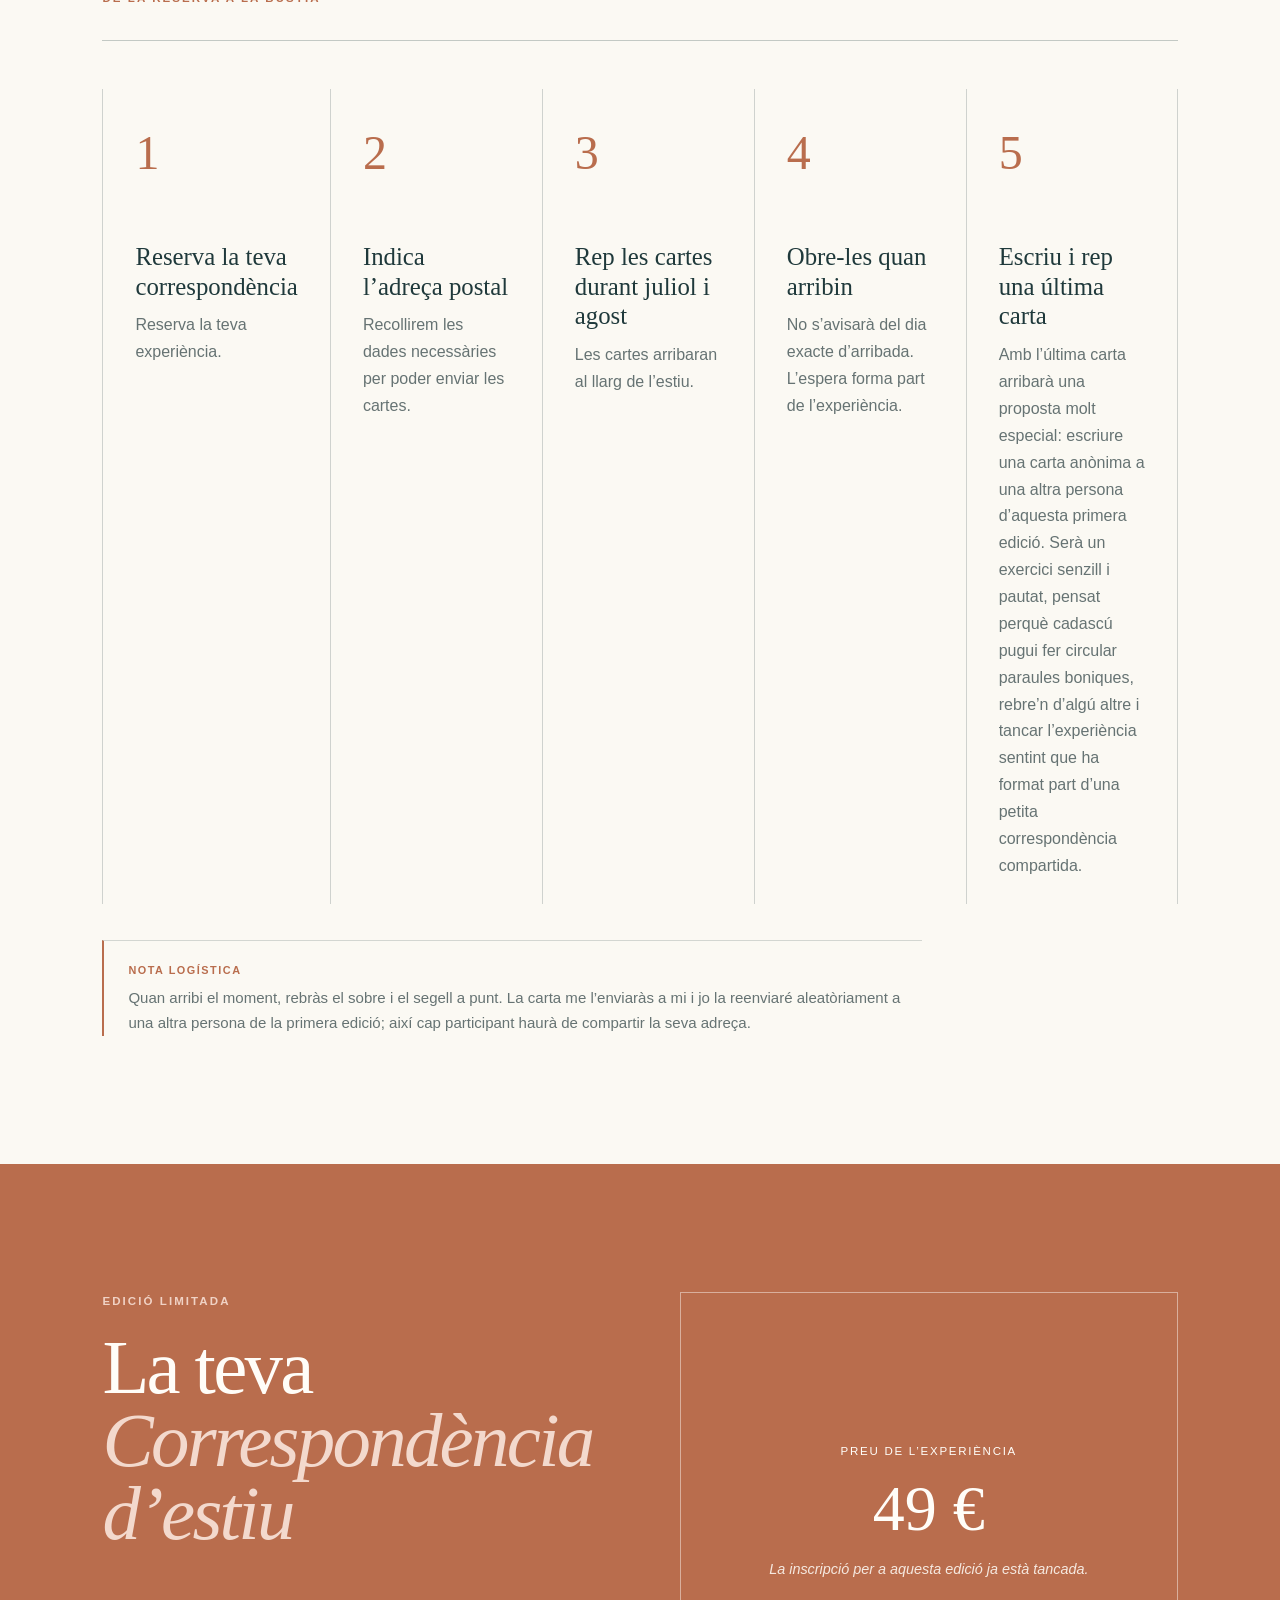
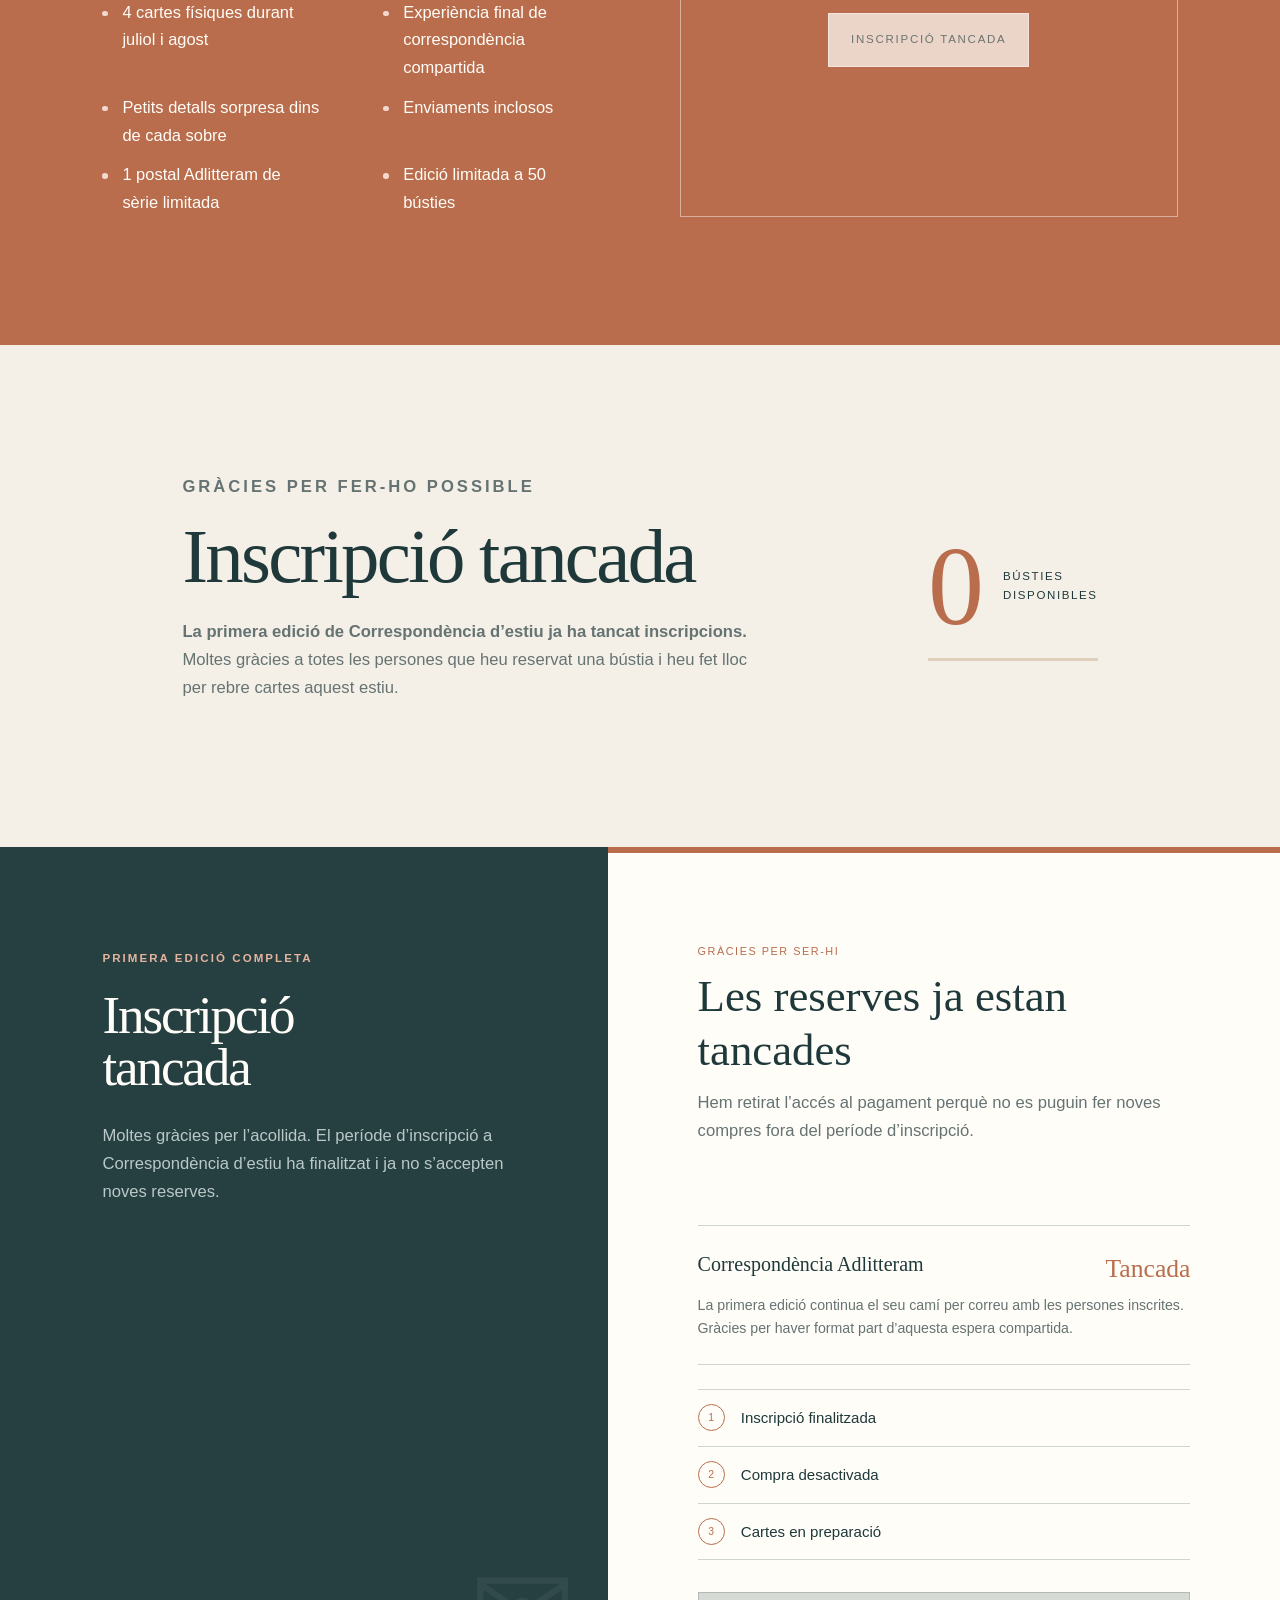
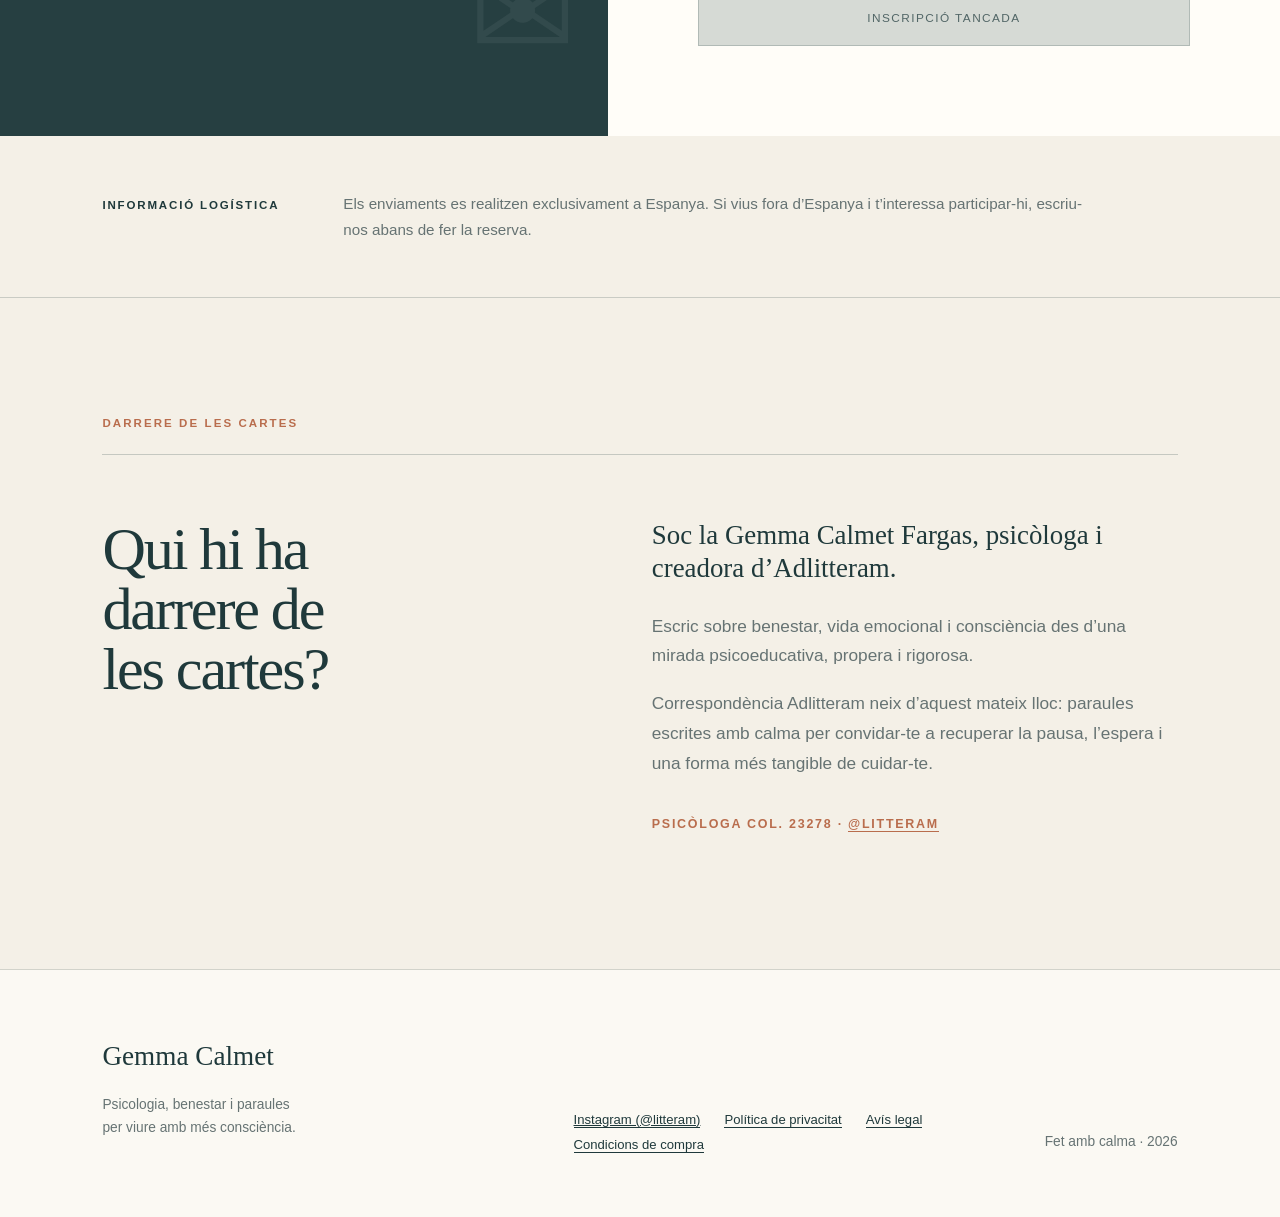
==== commit b59fed46: "Close summer correspondence signups" ====
--- a/index.html
+++ b/index.html
@@ -9,7 +9,7 @@
     <meta property="og:type" content="website" />
     <meta name="theme-color" content="#f4f0e7" />
     <title>Correspondència d'estiu — Gemma Calmet</title>
-    <link rel="stylesheet" href="styles.css?v=12" />
+    <link rel="stylesheet" href="styles.css?v=13" />
   </head>
   <body>
     <a class="skip-link" href="#contingut">Anar al contingut</a>
@@ -19,7 +19,7 @@
         <span class="brand-mark" aria-hidden="true">✦</span>
         Correspondència d’estiu
       </a>
-      <a class="header-cta" href="https://buy.stripe.com/5kQ00ca7O7S428H04i0Ny00">Comprar</a>
+      <a class="header-cta" href="#compra">Inscripció tancada</a>
     </header>
 
     <main id="contingut">
@@ -29,7 +29,7 @@
           <h1>Correspondència<br /><em>d’estiu</em></h1>
           <p class="hero-claim">Tens una carta.<br />I porta el teu nom.</p>
           <p class="hero-text">En un món que ens ha acostumat a tenir-ho tot immediatament, aquesta és una invitació a recuperar el valor de l’espera.</p>
-          <a class="button" href="https://buy.stripe.com/5kQ00ca7O7S428H04i0Ny00">Uneix-te a la primera edició<span aria-hidden="true">→</span></a>
+          <a class="button" href="#compra">Veure estat de la inscripció<span aria-hidden="true">→</span></a>
         </div>
 
         <div class="hero-art reveal" aria-label="Un sobre obert al costat del mar" role="img">
@@ -160,19 +160,19 @@
         <div class="price-box">
           <span>Preu de l’experiència</span>
           <strong>49 €</strong>
-          <small><em>Només 50 bústies rebran aquestes cartes.</em></small>
-          <a class="button light" href="https://buy.stripe.com/5kQ00ca7O7S428H04i0Ny00">Vull rebre les cartes <span aria-hidden="true">→</span></a>
+          <small><em>La inscripció per a aquesta edició ja està tancada.</em></small>
+          <span class="button light is-disabled" aria-disabled="true">Inscripció tancada</span>
         </div>
       </section>
 
       <section class="availability section-narrow reveal" aria-labelledby="limited-title">
         <div>
-          <p class="eyebrow">Només aquest estiu</p>
-          <h2 id="limited-title">Edició limitada</h2>
-          <p><strong>Només 50 bústies rebran aquestes cartes.</strong> Quan s’esgotin, la correspondència es tancarà.</p>
+          <p class="eyebrow">Gràcies per fer-ho possible</p>
+          <h2 id="limited-title">Inscripció tancada</h2>
+          <p><strong>La primera edició de Correspondència d’estiu ja ha tancat inscripcions.</strong> Moltes gràcies a totes les persones que heu reservat una bústia i heu fet lloc per rebre cartes aquest estiu.</p>
         </div>
         <div class="counter" aria-live="polite">
-          <strong>50</strong>
+          <strong>0</strong>
           <span>bústies<br />disponibles</span>
           <div class="counter-line"><i></i></div>
         </div>
@@ -180,31 +180,30 @@
 
       <section class="reservation" id="compra">
         <div class="form-intro reveal">
-          <p class="eyebrow">La teva bústia t’espera</p>
-          <h2 class="reservation-title">Reserva la teva<br />correspondència</h2>
-          <p>Un procés breu i segur: fes el pagament, indica on vols rebre les cartes i ja ho tindràs.</p>
+          <p class="eyebrow">Primera edició completa</p>
+          <h2 class="reservation-title">Inscripció<br />tancada</h2>
+          <p>Moltes gràcies per l’acollida. El període d’inscripció a Correspondència d’estiu ha finalitzat i ja no s’accepten noves reserves.</p>
           <div class="mini-envelope" aria-hidden="true">✉</div>
         </div>
 
-        <div class="stripe-checkout-card reveal">
-          <p class="form-step-kicker">Pagament segur</p>
-          <h3>Tot en un sol pas</h3>
-          <p class="step-description">En prémer el botó aniràs a la pàgina segura de Stripe. Allà podràs pagar i indicar l’adreça d’enviament.</p>
+        <div class="stripe-checkout-card closed-checkout-card reveal">
+          <p class="form-step-kicker">Gràcies per ser-hi</p>
+          <h3>Les reserves ja estan tancades</h3>
+          <p class="step-description">Hem retirat l’accés al pagament perquè no es puguin fer noves compres fora del període d’inscripció.</p>
 
           <div class="checkout-summary">
             <span>Correspondència Adlitteram</span>
-            <strong>49 €</strong>
-            <small>4 cartes físiques, detalls sorpresa, postal limitada, correspondència compartida, enviaments inclosos i edició limitada a 50 bústies</small>
+            <strong>Tancada</strong>
+            <small>La primera edició continua el seu camí per correu amb les persones inscrites. Gràcies per haver format part d’aquesta espera compartida.</small>
           </div>
 
-          <ol class="secure-steps">
-            <li><span>1</span> Pagament segur</li>
-            <li><span>2</span> Dades d’enviament</li>
-            <li><span>3</span> Confirmació per correu</li>
+          <ol class="secure-steps closed-steps">
+            <li><span>1</span> Inscripció finalitzada</li>
+            <li><span>2</span> Compra desactivada</li>
+            <li><span>3</span> Cartes en preparació</li>
           </ol>
 
-          <a class="button submit-button" href="https://buy.stripe.com/5kQ00ca7O7S428H04i0Ny00">Comprar de manera segura · 49 € <span aria-hidden="true">→</span></a>
-          <p class="stripe-note"><span aria-hidden="true">🔒</span> Pagament processat de manera segura per Stripe.</p>
+          <span class="button submit-button is-disabled" aria-disabled="true">Inscripció tancada</span>
         </div>
       </section>
 
--- a/styles.css
+++ b/styles.css
@@ -34,6 +34,8 @@
 .button { display: inline-flex; width: fit-content; align-items: center; gap: 1.5rem; padding: 1rem 1.35rem; background: var(--ink); color: var(--white); text-decoration: none; text-transform: uppercase; letter-spacing: .12em; font-size: .74rem; border: 0; cursor: pointer; transition: transform .2s, background .2s; }
 .button:hover { background: var(--terracotta); transform: translateY(-2px); }
 .button span { font-size: 1rem; }
+.button.is-disabled { cursor: not-allowed; background: rgba(31,57,59,.18); color: rgba(31,57,59,.72); border: 1px solid rgba(31,57,59,.2); transform: none; }
+.button.is-disabled:hover { background: rgba(31,57,59,.18); color: rgba(31,57,59,.72); transform: none; }
 
 .hero-art { z-index: 1; background: #b6d0d1; min-height: 580px; position: relative; overflow: hidden; }
 .hero-art::before { content: ""; position: absolute; inset: 0; opacity: .24; background-image: radial-gradient(#fff 1px, transparent 1px); background-size: 5px 5px; mix-blend-mode: soft-light; }
@@ -96,9 +98,10 @@
 .offer .eyebrow { color: #f0d2c5; }.offer h2 em { color: #f3d9cd; }.offer ul { list-style: none; padding: 0; margin: 3rem 0 0; display: grid; grid-template-columns: repeat(2, minmax(0, 1fr)); grid-template-rows: repeat(3, auto); gap: .75rem 4rem; }.offer li { font-size: 1.03rem; display: grid; grid-template-columns: .45rem 1fr; gap: .8rem; align-items: start; }.offer li:nth-child(1) { grid-column: 1; grid-row: 1; }.offer li:nth-child(2) { grid-column: 1; grid-row: 2; }.offer li:nth-child(3) { grid-column: 1; grid-row: 3; }.offer li:nth-child(4) { grid-column: 2; grid-row: 1; }.offer li:nth-child(5) { grid-column: 2; grid-row: 2; }.offer li:nth-child(6) { grid-column: 2; grid-row: 3; }.offer li::before { content: ""; width: .34rem; aspect-ratio: 1; border-radius: 50%; background: #f3d9cd; margin-top: .72em; }
 .price-box { border: 1px solid rgba(255,255,255,.45); padding: clamp(2rem, 5vw, 4rem); display: flex; flex-direction: column; justify-content: center; align-items: center; text-align: center; }
 .price-box > span { text-transform: uppercase; letter-spacing: .15em; font-size: .72rem; }.price-box strong { font-family: var(--serif); font-size: clamp(2.5rem, 5vw, 5rem); font-weight: 400; line-height: 1; margin: 1rem 0; }.price-box small { margin-bottom: 2rem; opacity: .86; font-size: .9rem; }.button.light { background: var(--white); color: var(--ink); }.button.light:hover { background: var(--ink); color: white; }
+.button.light.is-disabled, .button.light.is-disabled:hover { background: rgba(255,253,248,.72); color: rgba(31,57,59,.62); border-color: rgba(255,255,255,.38); }
 
 .availability { display: grid; grid-template-columns: 1fr auto; gap: 5rem; align-items: center; }.availability h2 { margin-bottom: 1.5rem; }.availability p { max-width: 570px; color: var(--muted); font-size: 1.04rem; }
-.counter { display: grid; grid-template-columns: auto auto; align-items: center; gap: 0 1.2rem; }.counter strong { font-family: var(--serif); font-size: 7rem; font-weight: 400; line-height: 1; }.counter span { text-transform: uppercase; font-size: .72rem; letter-spacing: .14em; }.counter-line { height: 3px; background: var(--sand); grid-column: 1 / -1; margin-top: 1rem; }.counter-line i { display: block; height: 100%; width: 100%; background: var(--terracotta); transition: width .5s; }
+.counter { display: grid; grid-template-columns: auto auto; align-items: center; gap: 0 1.2rem; }.counter strong { font-family: var(--serif); font-size: 7rem; font-weight: 400; line-height: 1; color: var(--terracotta); }.counter span { text-transform: uppercase; font-size: .72rem; letter-spacing: .14em; }.counter-line { height: 3px; background: var(--sand); grid-column: 1 / -1; margin-top: 1rem; }.counter-line i { display: block; height: 100%; width: 0; background: var(--terracotta); transition: width .5s; }
 
 .reservation { display: grid; grid-template-columns: .95fr 1.05fr; background: var(--ink); color: var(--white); }
 .form-intro { padding: clamp(4rem, 8vw, 8rem); background: #263f41; position: relative; overflow: hidden; }.form-intro .eyebrow { color: #e3b49e; }.form-intro p:not(.eyebrow) { color: #b9c9c7; max-width: 32rem; font-size: 1.04rem; }.mini-envelope { font-size: 8rem; color: rgba(255,255,255,.06); position: absolute; right: 2rem; bottom: 1rem; }
@@ -118,9 +121,13 @@
 .inline-link { appearance: none; border: 0; border-bottom: 1px solid currentColor; padding: 0; background: transparent; color: inherit; font: inherit; cursor: pointer; }
 .checkout-summary { margin: 2.5rem 0 1.5rem; padding: 1.4rem 0; display: grid; grid-template-columns: 1fr auto; gap: .15rem 1rem; border-top: 1px solid #ced5d2; border-bottom: 1px solid #ced5d2; }
 .checkout-summary span { font-family: var(--serif); font-size: 1.25rem; }.checkout-summary strong { font-family: var(--serif); font-size: 1.55rem; font-weight: 400; }.checkout-summary small { grid-column: 1 / -1; color: var(--muted); }
+.closed-checkout-card { border-top: 6px solid var(--terracotta); }
+.closed-checkout-card h3 { font-size: clamp(2rem, 3.5vw, 3.2rem); margin: 0 0 .7rem; }
+.closed-checkout-card .checkout-summary strong { color: var(--terracotta); font-size: clamp(1.35rem, 2vw, 1.8rem); }
 .secure-steps { list-style: none; padding: 0; margin: 0 0 2rem; border-top: 1px solid #ced5d2; }
 .secure-steps li { display: flex; align-items: center; gap: 1rem; padding: .9rem 0; border-bottom: 1px solid #ced5d2; color: var(--muted); font-size: .94rem; }
 .secure-steps li span { display: grid; place-items: center; width: 1.7rem; aspect-ratio: 1; border: 1px solid var(--terracotta); border-radius: 50%; color: var(--terracotta); font-size: .65rem; }
+.closed-steps li { color: var(--ink); }
 .stripe-note { margin: 1rem 0 0; color: var(--muted); text-align: center; font-size: .8rem; }
 .form-actions { display: grid; grid-template-columns: auto 1fr; gap: 1rem; align-items: stretch; }
 .back-button { border: 1px solid #aab5b2; background: transparent; color: var(--ink); padding: 0 1.4rem; cursor: pointer; text-transform: uppercase; letter-spacing: .1em; font-size: .68rem; }
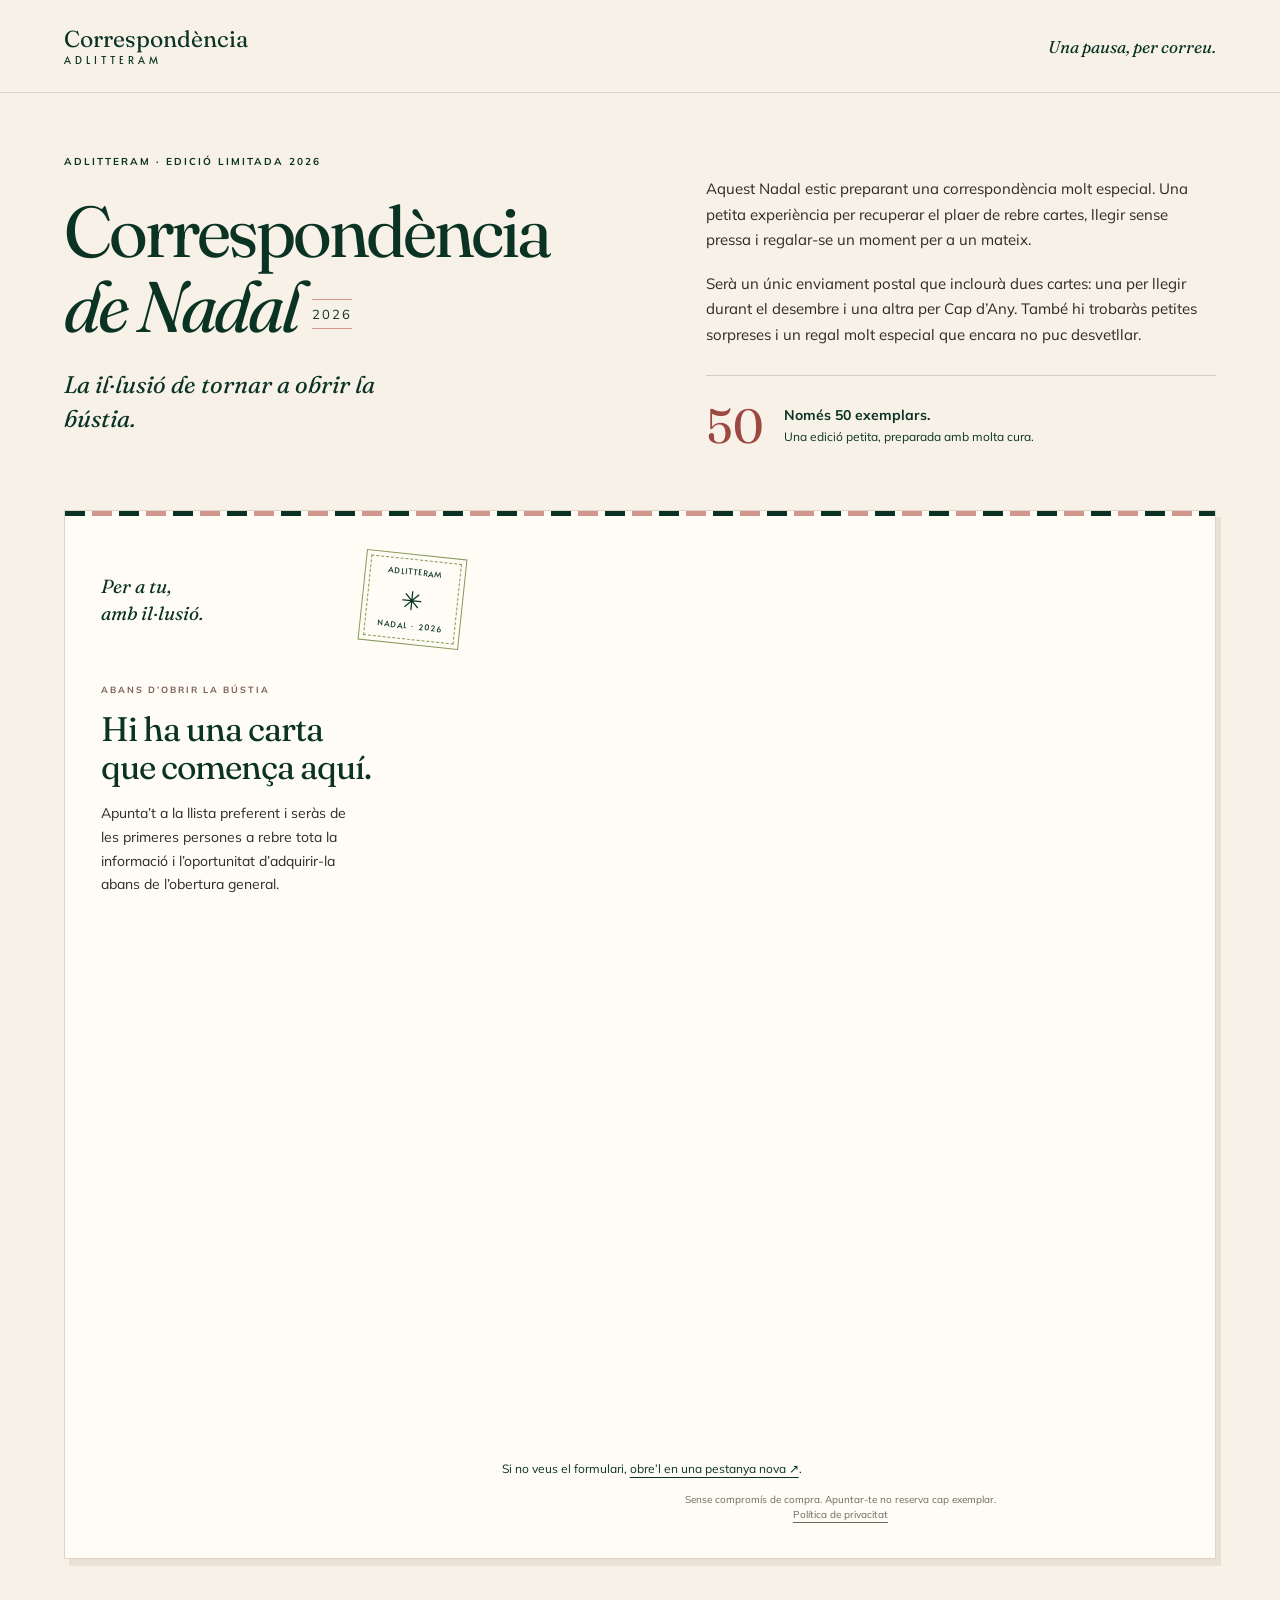
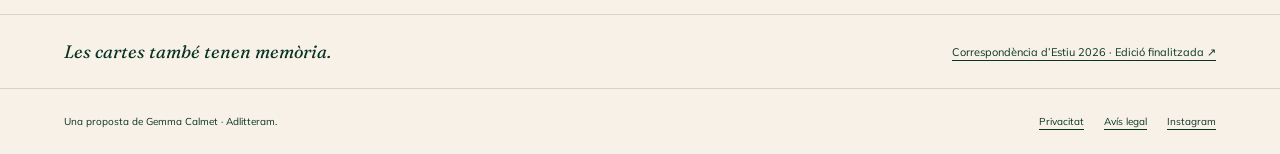
==== commit 1c41f7d7: "Correspondència de Nadal 2026" ====
--- a/index.html
+++ b/index.html
@@ -1,268 +1,41 @@
 <!doctype html>
 <html lang="ca">
-  <head>
-    <meta charset="UTF-8" />
-    <meta name="viewport" content="width=device-width, initial-scale=1" />
-    <meta name="description" content="Quatre cartes, una sorpresa i tot un estiu per recuperar el valor de l'espera." />
-    <meta property="og:title" content="Correspondència d'estiu — Gemma Calmet" />
-    <meta property="og:description" content="Tens una carta. I porta el teu nom." />
-    <meta property="og:type" content="website" />
-    <meta name="theme-color" content="#f4f0e7" />
-    <title>Correspondència d'estiu — Gemma Calmet</title>
-    <link rel="stylesheet" href="styles.css?v=13" />
-  </head>
-  <body>
-    <a class="skip-link" href="#contingut">Anar al contingut</a>
-
-    <header class="site-header">
-      <a class="brand" href="#inici" aria-label="Correspondència d'estiu, inici">
-        <span class="brand-mark" aria-hidden="true">✦</span>
-        Correspondència d’estiu
-      </a>
-      <a class="header-cta" href="#compra">Inscripció tancada</a>
-    </header>
-
-    <main id="contingut">
-      <section class="hero" id="inici">
-        <div class="hero-copy reveal">
-          <p class="eyebrow">Torna a mirar la bústia amb il·lusió</p>
-          <h1>Correspondència<br /><em>d’estiu</em></h1>
-          <p class="hero-claim">Tens una carta.<br />I porta el teu nom.</p>
-          <p class="hero-text">En un món que ens ha acostumat a tenir-ho tot immediatament, aquesta és una invitació a recuperar el valor de l’espera.</p>
-          <a class="button" href="#compra">Veure estat de la inscripció<span aria-hidden="true">→</span></a>
-        </div>
-
-        <div class="hero-art reveal" aria-label="Un sobre obert al costat del mar" role="img">
-          <div class="sun"></div>
-          <div class="sea-line line-one"></div>
-          <div class="sea-line line-two"></div>
-          <div class="envelope">
-            <div class="letter">
-              <span>Per a tu,</span>
-              <span>amb calma.</span>
-              <i></i><i></i><i></i>
-            </div>
-            <div class="envelope-back"></div>
-            <div class="envelope-front"></div>
-          </div>
-          <span class="art-note">Una pausa que arriba per correu.</span>
-        </div>
-      </section>
-
-      <section class="intro section-narrow reveal">
-        <span class="dropcap">D</span>
-        <p>urant juliol i agost rebràs quatre cartes i una sorpresa. No sabràs exactament quin dia arribaran. Només sabràs que, en algun moment, hi haurà una carta esperant-te.</p>
-      </section>
-
-      <section class="section receives" id="que-rebras">
-        <div class="section-heading reveal">
-          <p class="eyebrow">Dins de la correspondència</p>
-          <h2>Què rebràs</h2>
-        </div>
-        <div class="cards-grid">
-          <article class="feature-card reveal">
-            <span class="feature-number">01</span>
-            <figure class="feature-image">
-              <img src="assets/cartes_correspondencia_estiu_litteram.jpg" alt="Quatre sobres de correspondència sobre una taula de fusta" loading="lazy" />
-            </figure>
-            <h3>Quatre cartes físiques</h3>
-            <p>Escrites i enviades amb calma durant els mesos de juliol i agost.</p>
-          </article>
-          <article class="feature-card reveal">
-            <span class="feature-number">02</span>
-            <figure class="feature-image">
-              <img src="assets/sorpresa_samarreta_blanca_correspondencia.jpg" alt="Una persona amb samarreta blanca obrint un sobre amb calma" loading="lazy" />
-            </figure>
-            <h3>Petits detalls dins de cada sobre</h3>
-            <p>Cada carta inclourà algun petit detall extra que formarà part de la sorpresa.</p>
-          </article>
-          <article class="feature-card reveal">
-            <span class="feature-number">03</span>
-            <figure class="feature-image">
-              <img src="assets/postals_correspondencia_estiu_litteram.jpg" alt="Un expositor ple de postals il·lustrades" loading="lazy" />
-            </figure>
-            <h3>Postal Adlitteram limitada</h3>
-            <p>Creada especialment per aquesta primera edició. Una petita peça per conservar, deixar dins d’un llibre o tenir a prop.</p>
-          </article>
-          <article class="feature-card reveal">
-            <span class="feature-number">04</span>
-            <figure class="feature-image">
-              <img src="assets/escriure_correspondencia_estiu_adlitteram.jpg" alt="Una mà escrivint una carta sobre una taula de fusta" loading="lazy" />
-            </figure>
-            <h3>Correspondència compartida</h3>
-            <p>Amb l’última carta arribarà una proposta molt especial: escriure una carta anònima a una altra persona d’aquesta primera edició. Serà un exercici senzill i pautat, pensat perquè cadascú pugui fer circular paraules boniques, rebre’n d’algú altre i tancar l’experiència sentint que ha format part d’una petita correspondència compartida.</p>
-          </article>
-        </div>
-      </section>
-
-      <section class="why section split-section">
-        <div class="why-visual reveal" aria-hidden="true">
-          <div class="stamp">CORREU<br /><strong>D’ESTIU</strong><br />2026</div>
-          <p>“Un petit acte<br />de resistència<br /><em>contra la pressa.</em>”</p>
-        </div>
-        <div class="section-copy reveal">
-          <p class="eyebrow">El valor d’esperar</p>
-          <h2>Per què cartes?</h2>
-          <p>Perquè una carta no arriba quan tu vols. Arriba quan arriba.</p>
-          <p>I això forma part de l’experiència: esperar, obrir el sobre, llegir sense pressa i recuperar una forma de comunicació més lenta, tangible i personal.</p>
-          <p class="accent-copy">No és només una cosa que reps.<br />És un moment que et reserves.</p>
-        </div>
-      </section>
-
-      <section class="section for-you">
-        <div class="section-heading centered reveal">
-          <p class="eyebrow">Una invitació personal</p>
-          <h2>És per a tu si...</h2>
-        </div>
-        <ul class="check-list reveal">
-          <li>Fa temps que vas a tota velocitat i notes que necessites una pausa.</li>
-          <li>T’agrada cuidar els altres, però també comences a sentir que et mereixes un detall per a tu.</li>
-          <li>Et cansen una mica els consells ràpids, les frases buides i tot allò que s’ha de consumir de pressa.</li>
-          <li>Recordes la il·lusió d’obrir la bústia i trobar-hi una carta amb el teu nom.</li>
-          <li>T’agraden les coses senzilles però especials: un cafè llarg, una llibreta bonica, una postal guardada, una frase que et queda a dins.</li>
-          <li>T’agradaria que aquest estiu no fos només “anar fent”, sinó també tenir petits moments per tornar a tu.</li>
-          <li>Vols rebre alguna cosa que no sigui una notificació, ni una factura, ni una tasca pendent: una carta.</li>
-        </ul>
-        <p class="quiet-note reveal">No cal fer res especial.<br /><em>Només deixar un petit espai perquè les cartes arribin.</em></p>
-      </section>
-
-      <section class="section process" id="com-funciona">
-        <div class="section-heading reveal">
-          <p class="eyebrow">De la reserva a la bústia</p>
-          <h2>Com funcionarà</h2>
-        </div>
-        <ol class="steps">
-          <li class="reveal"><span>1</span><div><h3>Reserva la teva correspondència</h3><p>Reserva la teva experiència.</p></div></li>
-          <li class="reveal"><span>2</span><div><h3>Indica l’adreça postal</h3><p>Recollirem les dades necessàries per poder enviar les cartes.</p></div></li>
-          <li class="reveal"><span>3</span><div><h3>Rep les cartes durant juliol i agost</h3><p>Les cartes arribaran al llarg de l’estiu.</p></div></li>
-          <li class="reveal"><span>4</span><div><h3>Obre-les quan arribin</h3><p>No s’avisarà del dia exacte d’arribada. L’espera forma part de l’experiència.</p></div></li>
-          <li class="reveal"><span>5</span><div><h3>Escriu i rep una última carta</h3><p>Amb l’última carta arribarà una proposta molt especial: escriure una carta anònima a una altra persona d’aquesta primera edició. Serà un exercici senzill i pautat, pensat perquè cadascú pugui fer circular paraules boniques, rebre’n d’algú altre i tancar l’experiència sentint que ha format part d’una petita correspondència compartida.</p></div></li>
-        </ol>
-        <aside class="process-note reveal">
-          <span>Nota logística</span>
-          <p>Quan arribi el moment, rebràs el sobre i el segell a punt. La carta me l’enviaràs a mi i jo la reenviaré aleatòriament a una altra persona de la primera edició; així cap participant haurà de compartir la seva adreça.</p>
-        </aside>
-      </section>
-
-      <section class="offer section reveal">
-        <div class="offer-copy">
-          <p class="eyebrow">Edició limitada</p>
-          <h2>La teva<br /><em>Correspondència d’estiu</em></h2>
-          <ul>
-            <li>4 cartes físiques durant juliol i agost</li>
-            <li>Petits detalls sorpresa dins de cada sobre</li>
-            <li>1 postal Adlitteram de sèrie limitada</li>
-            <li>Experiència final de correspondència compartida</li>
-            <li>Enviaments inclosos</li>
-            <li>Edició limitada a 50 bústies</li>
-          </ul>
-        </div>
-        <div class="price-box">
-          <span>Preu de l’experiència</span>
-          <strong>49 €</strong>
-          <small><em>La inscripció per a aquesta edició ja està tancada.</em></small>
-          <span class="button light is-disabled" aria-disabled="true">Inscripció tancada</span>
-        </div>
-      </section>
-
-      <section class="availability section-narrow reveal" aria-labelledby="limited-title">
-        <div>
-          <p class="eyebrow">Gràcies per fer-ho possible</p>
-          <h2 id="limited-title">Inscripció tancada</h2>
-          <p><strong>La primera edició de Correspondència d’estiu ja ha tancat inscripcions.</strong> Moltes gràcies a totes les persones que heu reservat una bústia i heu fet lloc per rebre cartes aquest estiu.</p>
-        </div>
-        <div class="counter" aria-live="polite">
-          <strong>0</strong>
-          <span>bústies<br />disponibles</span>
-          <div class="counter-line"><i></i></div>
-        </div>
-      </section>
-
-      <section class="reservation" id="compra">
-        <div class="form-intro reveal">
-          <p class="eyebrow">Primera edició completa</p>
-          <h2 class="reservation-title">Inscripció<br />tancada</h2>
-          <p>Moltes gràcies per l’acollida. El període d’inscripció a Correspondència d’estiu ha finalitzat i ja no s’accepten noves reserves.</p>
-          <div class="mini-envelope" aria-hidden="true">✉</div>
-        </div>
-
-        <div class="stripe-checkout-card closed-checkout-card reveal">
-          <p class="form-step-kicker">Gràcies per ser-hi</p>
-          <h3>Les reserves ja estan tancades</h3>
-          <p class="step-description">Hem retirat l’accés al pagament perquè no es puguin fer noves compres fora del període d’inscripció.</p>
-
-          <div class="checkout-summary">
-            <span>Correspondència Adlitteram</span>
-            <strong>Tancada</strong>
-            <small>La primera edició continua el seu camí per correu amb les persones inscrites. Gràcies per haver format part d’aquesta espera compartida.</small>
-          </div>
-
-          <ol class="secure-steps closed-steps">
-            <li><span>1</span> Inscripció finalitzada</li>
-            <li><span>2</span> Compra desactivada</li>
-            <li><span>3</span> Cartes en preparació</li>
-          </ol>
-
-          <span class="button submit-button is-disabled" aria-disabled="true">Inscripció tancada</span>
-        </div>
-      </section>
-
-      <aside class="logistics">
-        <h2>Informació logística</h2>
-        <p>Els enviaments es realitzen exclusivament a Espanya. Si vius fora d’Espanya i t’interessa participar-hi, escriu-nos abans de fer la reserva.</p>
-      </aside>
-
-      <section class="about-author reveal" aria-labelledby="about-author-title">
-        <p class="eyebrow">Darrere de les cartes</p>
-        <div class="about-author-grid">
-          <h2 id="about-author-title">Qui hi ha darrere de les cartes?</h2>
-          <div class="about-author-copy">
-            <p>Soc la Gemma Calmet Fargas, psicòloga i creadora d’Adlitteram.</p>
-            <p>Escric sobre benestar, vida emocional i consciència des d’una mirada psicoeducativa, propera i rigorosa.</p>
-            <p>Correspondència Adlitteram neix d’aquest mateix lloc: paraules escrites amb calma per convidar-te a recuperar la pausa, l’espera i una forma més tangible de cuidar-te.</p>
-            <p class="author-meta">Psicòloga col. 23278 · <a href="https://www.instagram.com/litteram" target="_blank" rel="noopener">@litteram</a></p>
-          </div>
-        </div>
-      </section>
-    </main>
-
-    <footer>
-      <div><strong>Gemma Calmet</strong><p>Psicologia, benestar i paraules<br />per viure amb més consciència.</p></div>
-      <nav aria-label="Xarxes i informació legal">
-        <a href="https://www.instagram.com/litteram" target="_blank" rel="noopener">Instagram (@litteram)</a>
-        <button type="button" data-dialog="privacy-dialog">Política de privacitat</button>
-        <button type="button" data-dialog="legal-dialog">Avís legal</button>
-        <button type="button" data-dialog="terms-dialog">Condicions de compra</button>
-      </nav>
-      <span>Fet amb calma · 2026</span>
-    </footer>
-
-    <dialog class="legal-dialog" id="terms-dialog" aria-labelledby="terms-title">
-      <button class="dialog-close" type="button" aria-label="Tancar">×</button>
-      <p class="eyebrow">Informació legal</p>
-      <h2 id="terms-title">Condicions de compra</h2>
-      <p>En tractar-se d'una experiència limitada amb places reservades i producció personalitzada, un cop confirmada la compra no s'acceptaran cancel·lacions ni devolucions, excepte en els casos previstos per la normativa vigent.</p>
-      <hr />
-      <p>Correspondència Adlitteram és una proposta de caràcter cultural i psicoeducatiu orientada a promoure la reflexió personal, la pausa, la lentitud i el benestar emocional.</p>
-      <p>Els continguts no constitueixen un servei de psicoteràpia, assessorament psicològic individual.</p>
-    </dialog>
-
-    <dialog class="legal-dialog" id="legal-dialog" aria-labelledby="legal-title">
-      <button class="dialog-close" type="button" aria-label="Tancar">×</button>
-      <p class="eyebrow">Informació legal</p>
-      <h2 id="legal-title">Avís legal</h2>
-      <p>Correspondència Adlitteram és una proposta de caràcter cultural i psicoeducatiu orientada a promoure la reflexió personal, la pausa, la lentitud i el benestar emocional.</p>
-      <p>Els continguts no constitueixen un servei de psicoteràpia.</p>
-    </dialog>
-
-    <dialog class="legal-dialog" id="privacy-dialog" aria-labelledby="privacy-title">
-      <button class="dialog-close" type="button" aria-label="Tancar">×</button>
-      <p class="eyebrow">Protecció de dades</p>
-      <h2 id="privacy-title">Política de privacitat</h2>
-      <p>Les dades facilitades durant la compra s’utilitzaran únicament per gestionar la reserva, l’enviament de la correspondència i les comunicacions relacionades amb aquesta experiència.</p>
-      <p>No se cediran a tercers, excepte quan sigui imprescindible per prestar el servei o per obligació legal.</p>
-    </dialog>
-
-    <script src="script.js?v=3"></script>
-  </body>
-</html>
+<head>
+<meta charset="utf-8"><meta name="viewport" content="width=device-width,initial-scale=1">
+<title>Correspondència de Nadal 2026 · Adlitteram</title>
+<meta name="description" content="La il·lusió de tornar a obrir la bústia. Dues cartes, petites sorpreses i només 50 exemplars. Apunta’t a la llista preferent de Nadal 2026.">
+<meta property="og:title" content="Correspondència de Nadal 2026 · Adlitteram"><meta property="og:description" content="La il·lusió de tornar a obrir la bústia. Una edició petita, preparada amb molta cura."><meta property="og:type" content="website"><meta property="og:locale" content="ca_ES"><meta property="og:url" content="https://correspondencia.gemmacalmet.cat/"><meta name="theme-color" content="#F7F1E8">
+<link rel="stylesheet" href="nadal.css">
+</head>
+<body>
+<a class="skip" href="#contingut">Anar al contingut</a>
+<header><a class="brand" href="/">Correspondència <span>ADLITTERAM</span></a><span class="season">Una pausa, per correu.</span></header>
+<main id="contingut">
+<section class="introduction" aria-labelledby="title">
+<div class="intro-heading">
+<p class="eyebrow">ADLITTERAM · EDICIÓ LIMITADA 2026</p>
+<h1 id="title">Correspondència<br><em>de Nadal</em><span class="year">2026</span></h1>
+<p class="claim">La il·lusió de tornar a obrir la bústia.</p>
+</div>
+<div class="intro-details">
+<div class="copy"><p>Aquest Nadal estic preparant una correspondència molt especial. Una petita experiència per recuperar el plaer de rebre cartes, llegir sense pressa i regalar-se un moment per a un mateix.</p><p>Serà un únic enviament postal que inclourà dues cartes: una per llegir durant el desembre i una altra per Cap d’Any. També hi trobaràs petites sorpreses i un regal molt especial que encara no puc desvetllar.</p></div>
+<div class="edition"><span class="number">50</span><p><strong>Només 50 exemplars.</strong><br>Una edició petita, preparada amb molta cura.</p></div>
+</div>
+</section>
+<section class="letter" aria-labelledby="list-title">
+<div class="letter-copy">
+<div class="letter-top" aria-hidden="true"><span>Per a tu,<br><i>amb il·lusió.</i></span><span class="stamp">ADLITTERAM<br><b>✳</b><br>NADAL · 2026</span></div>
+<p class="eyebrow">ABANS D’OBRIR LA BÚSTIA</p><h2 id="list-title">Hi ha una carta<br>que comença aquí.</h2>
+<p>Apunta’t a la llista preferent i seràs de les primeres persones a rebre tota la informació i l’oportunitat d’adquirir-la abans de l’obertura general.</p>
+</div>
+<div class="letter-form">
+<iframe class="google-form" src="https://docs.google.com/forms/d/e/1FAIpQLSdwlTqS_KxE3WsVtFYU72Q_b54RiWNcvk2uBiC-CfwvEwA2vQ/viewform?embedded=true" title="Inscripció a la llista preferent de Correspondència de Nadal 2026" width="640" height="900">Carregant el formulari…</iframe>
+<p class="form-alternative">Si no veus el formulari, <a href="https://docs.google.com/forms/d/e/1FAIpQLSdwlTqS_KxE3WsVtFYU72Q_b54RiWNcvk2uBiC-CfwvEwA2vQ/viewform" target="_blank" rel="noopener">obre’l en una pestanya nova ↗</a>.</p>
+<p class="note">Sense compromís de compra. Apuntar-te no reserva cap exemplar.<br><a href="/privacitat.html">Política de privacitat</a></p>
+</div>
+</section>
+</main>
+<div class="archive"><span>Les cartes també tenen memòria.</span><a href="/estiu-2026/">Correspondència d’Estiu 2026 · Edició finalitzada ↗</a></div>
+<footer><span>Una proposta de Gemma Calmet · Adlitteram.</span><nav aria-label="Informació legal"><a href="/privacitat.html">Privacitat</a><a href="/avis-legal.html">Avís legal</a><a href="https://www.instagram.com/litteram" rel="noopener" target="_blank">Instagram</a></nav></footer>
+<script src="nadal.js" defer></script>
+</body></html>
--- a/nadal.css
+++ b/nadal.css
@@ -0,0 +1,46 @@
+@import url('https://fonts.googleapis.com/css2?family=Alata&family=Fraunces:ital,wght@0,400;0,500;1,400&family=Mulish:wght@400;500;600;700&display=swap');
+:root{--paper:#F7F1E8;--green:#0A3323;--pink:#D3968C;--ink:#2B2B23}*{box-sizing:border-box}body{margin:0;background:var(--paper);color:var(--green);font:15px/1.7 Mulish,Arial,sans-serif}a{color:inherit;text-underline-offset:4px}header,footer,.archive{max-width:1320px;margin:auto;padding:25px 5%;display:flex;justify-content:space-between;align-items:center;gap:20px}header{border-bottom:1px solid #0a332326}.brand{text-decoration:none;font:23px Fraunces,Georgia,serif}.brand span{display:block;font:10px Alata,sans-serif;letter-spacing:4px}.season{font:italic 17px Fraunces,Georgia,serif}main{max-width:1320px;margin:auto;display:grid;grid-template-columns:1.12fr 1fr;gap:7%;padding:60px 5% 55px;align-items:center}.eyebrow{font-size:10px;font-weight:700;letter-spacing:2px;margin:0 0 24px}h1{font:400 clamp(48px,5.6vw,80px)/1.04 Fraunces,Georgia,serif;letter-spacing:-3px;margin:0}h1 em{font-weight:400}.year{display:inline-block;margin-left:14px;font:13px Mulish,Arial,sans-serif;letter-spacing:2px;vertical-align:middle;border-top:1px solid var(--pink);border-bottom:1px solid var(--pink);padding:6px 0}.claim{font:italic 24px/1.4 Fraunces,Georgia,serif;margin:25px 0}.copy{color:var(--ink);max-width:520px}.copy p{margin:0 0 18px}.edition{display:flex;align-items:center;gap:20px;border-top:1px solid #0a33232b;margin-top:28px;padding-top:20px}.number{font:48px Fraunces,Georgia,serif;color:#9c4942}.edition p{font-size:12px;margin:0}.edition strong{font-size:14px}.letter{position:relative;background:#fffcf6;border:1px solid #ded5c8;box-shadow:5px 7px 0 #e9e1d5;padding:30px 36px 25px}.letter:before{content:'';position:absolute;left:0;top:0;right:0;height:5px;background:repeating-linear-gradient(90deg,var(--green) 0 20px,transparent 20px 27px,var(--pink) 27px 47px,transparent 47px 54px)}.letter-top{display:flex;justify-content:space-between;align-items:center;margin:0 0 26px;font:italic 19px/1.4 Fraunces,Georgia,serif}.stamp{border:1px dashed #839958;outline:1px solid #839958;outline-offset:4px;text-align:center;padding:6px 12px;font:8px/1.6 Alata,Arial,sans-serif;letter-spacing:1px;transform:rotate(6deg)}.stamp b{font-size:26px;font-weight:400}.letter .eyebrow{font-size:9px;margin-bottom:12px;color:#795d52}h2{font:400 34px/1.12 Fraunces,Georgia,serif;letter-spacing:-1px;margin:0 0 16px}.letter>p:not(.eyebrow){font-size:13px;color:var(--ink);margin-bottom:22px}form>label:not(.consent){display:block;font-size:12px;font-weight:700;margin:14px 0 5px}input:not([type=checkbox]){width:100%;border:1px solid #b9b9a7;border-radius:0;background:transparent;padding:12px;font:14px Mulish,Arial,sans-serif;color:var(--ink)}input::placeholder{color:#777567}.consent{display:flex;align-items:flex-start;gap:9px;font-size:10px;line-height:1.6;margin:18px 0}.consent input{flex-shrink:0;margin:3px 0;width:16px;height:16px;accent-color:var(--green)}button{width:100%;padding:15px 20px;background:var(--green);color:var(--paper);border:1px solid var(--green);font:600 13px Mulish,Arial,sans-serif;cursor:pointer;display:flex;justify-content:space-between;align-items:center}button:hover{background:#174b35}button:disabled{opacity:.65;cursor:wait}.note{font-size:10px;line-height:1.5;text-align:center;color:#696b5c;margin:14px 0 0}#form-status{font-size:12px;color:#9b2929;margin:8px 0}#form-status:empty{display:none}.archive{border-top:1px solid #0a332326;border-bottom:1px solid #0a332326;font-size:11px}.archive>span{font:italic 18px Fraunces,Georgia,serif}footer{font-size:10px;padding-top:24px;padding-bottom:24px}footer nav{display:flex;gap:20px}.trap{position:absolute;left:-10000px}.skip{position:absolute;top:-100px;background:var(--green);color:white;padding:10px;z-index:2}.skip:focus{top:10px}:focus-visible{outline:3px solid #9c4942;outline-offset:4px}[hidden]{display:none!important}h3{font:28px/1.2 Fraunces,Georgia,serif}.legal{display:block;max-width:780px;min-height:70vh}.legal h1{font-size:44px;letter-spacing:-1px}.legal h2{font-size:24px;margin-top:30px}@media(min-width:1450px){main{padding-top:85px;padding-bottom:80px}}@media(max-width:800px){main{grid-template-columns:1fr;padding:40px 6%;gap:32px}.introduction{max-width:560px}.letter{max-width:560px;width:100%;margin:auto}h1{font-size:clamp(43px,9vw,70px)}.archive,footer{align-items:flex-start;flex-direction:column;gap:12px}.season{font-size:13px}.brand{font-size:19px}}@media(max-width:400px){.letter{padding:25px 22px}.year{margin-left:8px;font-size:10px}h1{letter-spacing:-2px}.season{display:none}}@media(prefers-reduced-motion:reduce){*{scroll-behavior:auto!important}}
+@media(max-width:400px){h1{font-size:clamp(34px,10.6vw,42px)}input:not([type=checkbox]){font-size:16px}}
+
+/* El formulari té espai propi i amplada suficient per al text legal. */
+main{display:block;padding-top:60px}
+.introduction{display:grid;grid-template-columns:1.1fr 1fr;gap:7%;align-items:center;margin-bottom:50px;max-width:none}
+.intro-heading,.intro-details{min-width:0}
+.intro-details{padding-top:18px}
+.copy{max-width:none}
+.claim{max-width:24ch}
+.letter{display:grid;grid-template-columns:minmax(230px,.7fr) minmax(0,1.3fr);gap:36px;max-width:none;width:100%;padding:36px;min-width:0}
+.letter-copy{padding:12px 8px 0 0;min-width:0}
+.letter-top{margin-bottom:42px}
+.letter-copy>p:not(.eyebrow){font-size:14px;max-width:32ch;color:var(--ink)}
+.letter-form{min-width:0;background:#fffcf6;isolation:isolate}
+.google-form{display:block;width:100%;height:900px;border:0;margin:0;background:#fff;mix-blend-mode:multiply}
+.form-alternative{font-size:12px;line-height:1.6}
+@media(max-width:1050px){
+ .introduction{grid-template-columns:1fr;gap:18px}
+ .intro-details{max-width:700px;padding-top:0}
+ h1{font-size:clamp(48px,7.4vw,76px)}
+ .claim{max-width:none}
+ .letter{grid-template-columns:1fr;max-width:760px;margin-inline:auto;padding:30px}
+ .letter-copy{display:grid;grid-template-columns:1fr 1fr;column-gap:30px;padding:0}
+ .letter-top{grid-column:1/-1;margin-bottom:28px}
+ .letter-copy .eyebrow{grid-column:1/-1}
+ .letter-copy>p:not(.eyebrow){margin:0;max-width:none}
+ .google-form{height:900px}
+}
+@media(max-width:600px){
+ main{padding:35px 6%}
+ .introduction{margin-bottom:32px}
+ h1{font-size:clamp(34px,10.6vw,60px)}
+ .letter{padding:24px 12px;gap:24px}
+ .letter-copy{display:block;padding:0 10px}
+ .letter-top{margin-bottom:25px}
+ .letter-copy>p:not(.eyebrow){margin-bottom:0}
+ .google-form{height:1150px}
+ .form-alternative,.letter-form>.note{padding-inline:10px}
+}
+@media(max-width:400px){.google-form{height:1300px}}
+
+/* La fusió tenyeix visualment el blanc de Google amb el paper del marc.
+   L’iframe conserva el seu desplaçament si el contingut ocupa més alçada. */
+@media(forced-colors:active){.google-form{mix-blend-mode:normal}}
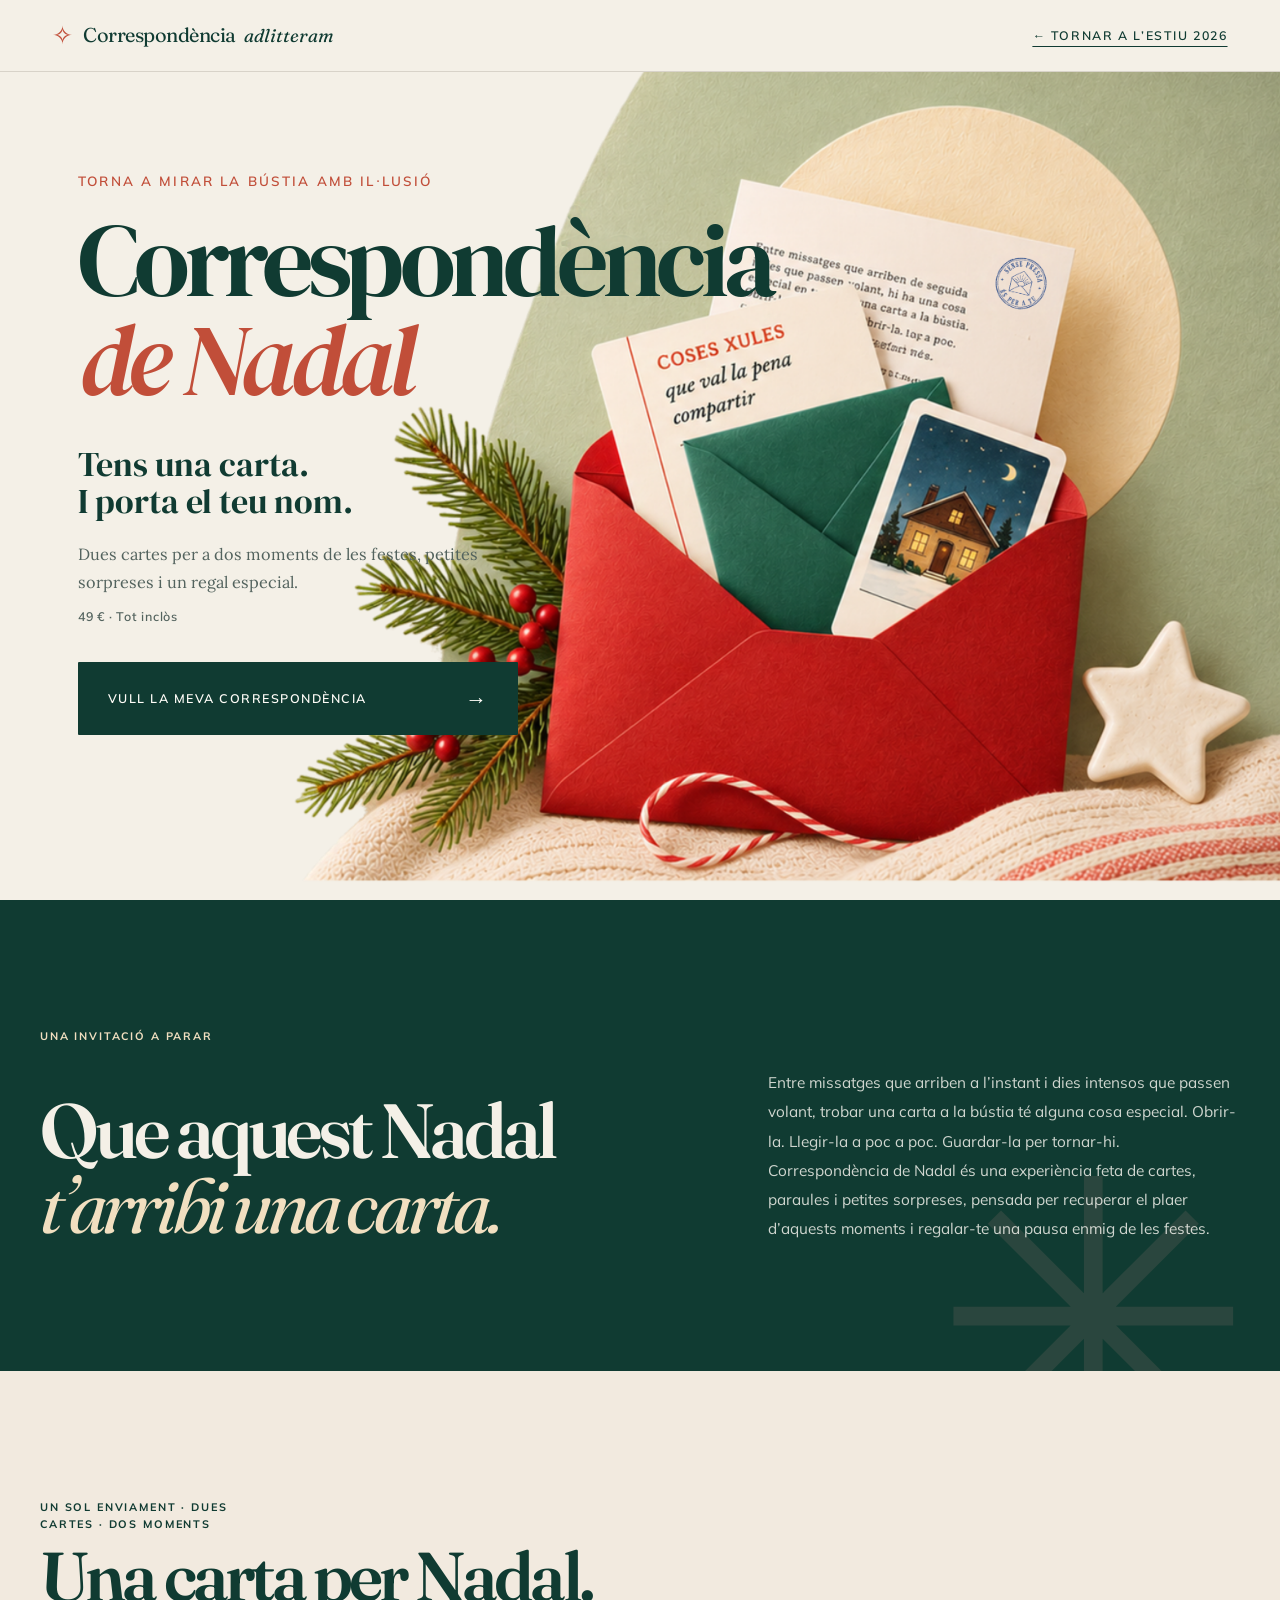
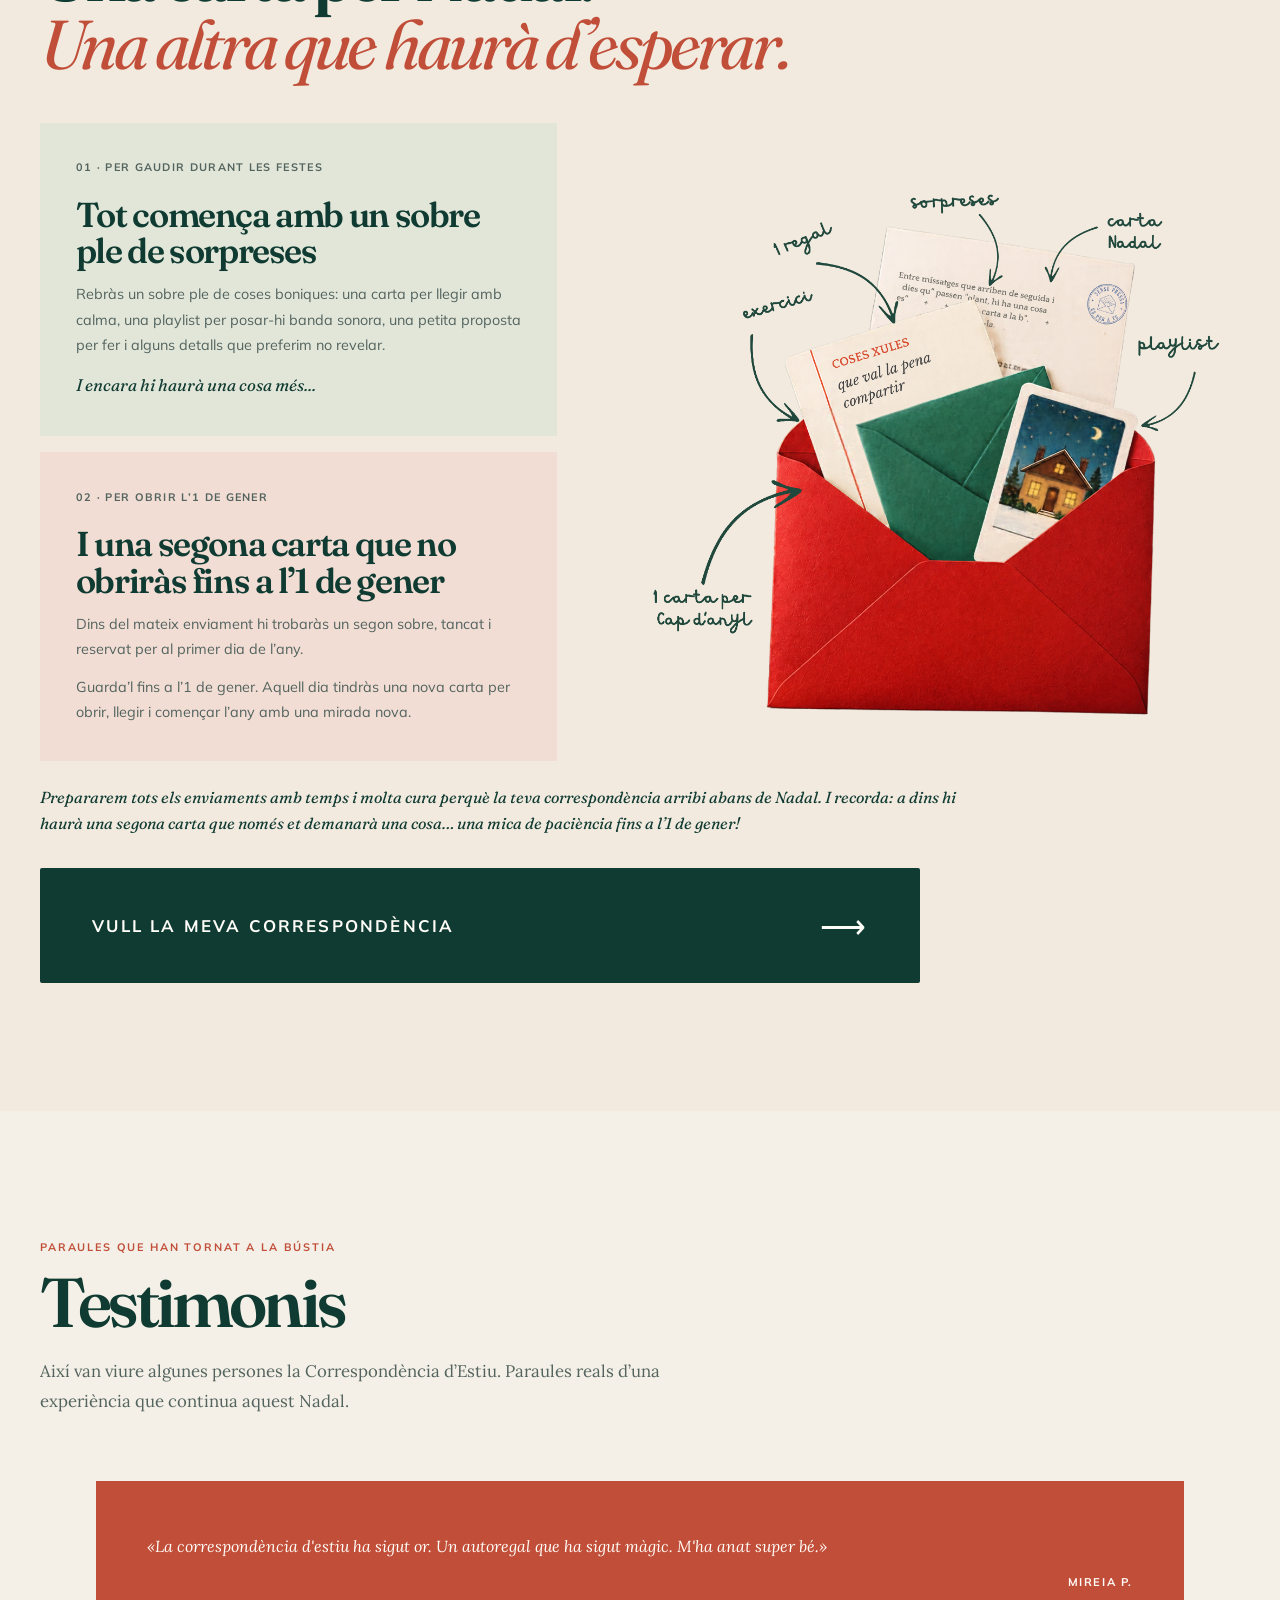
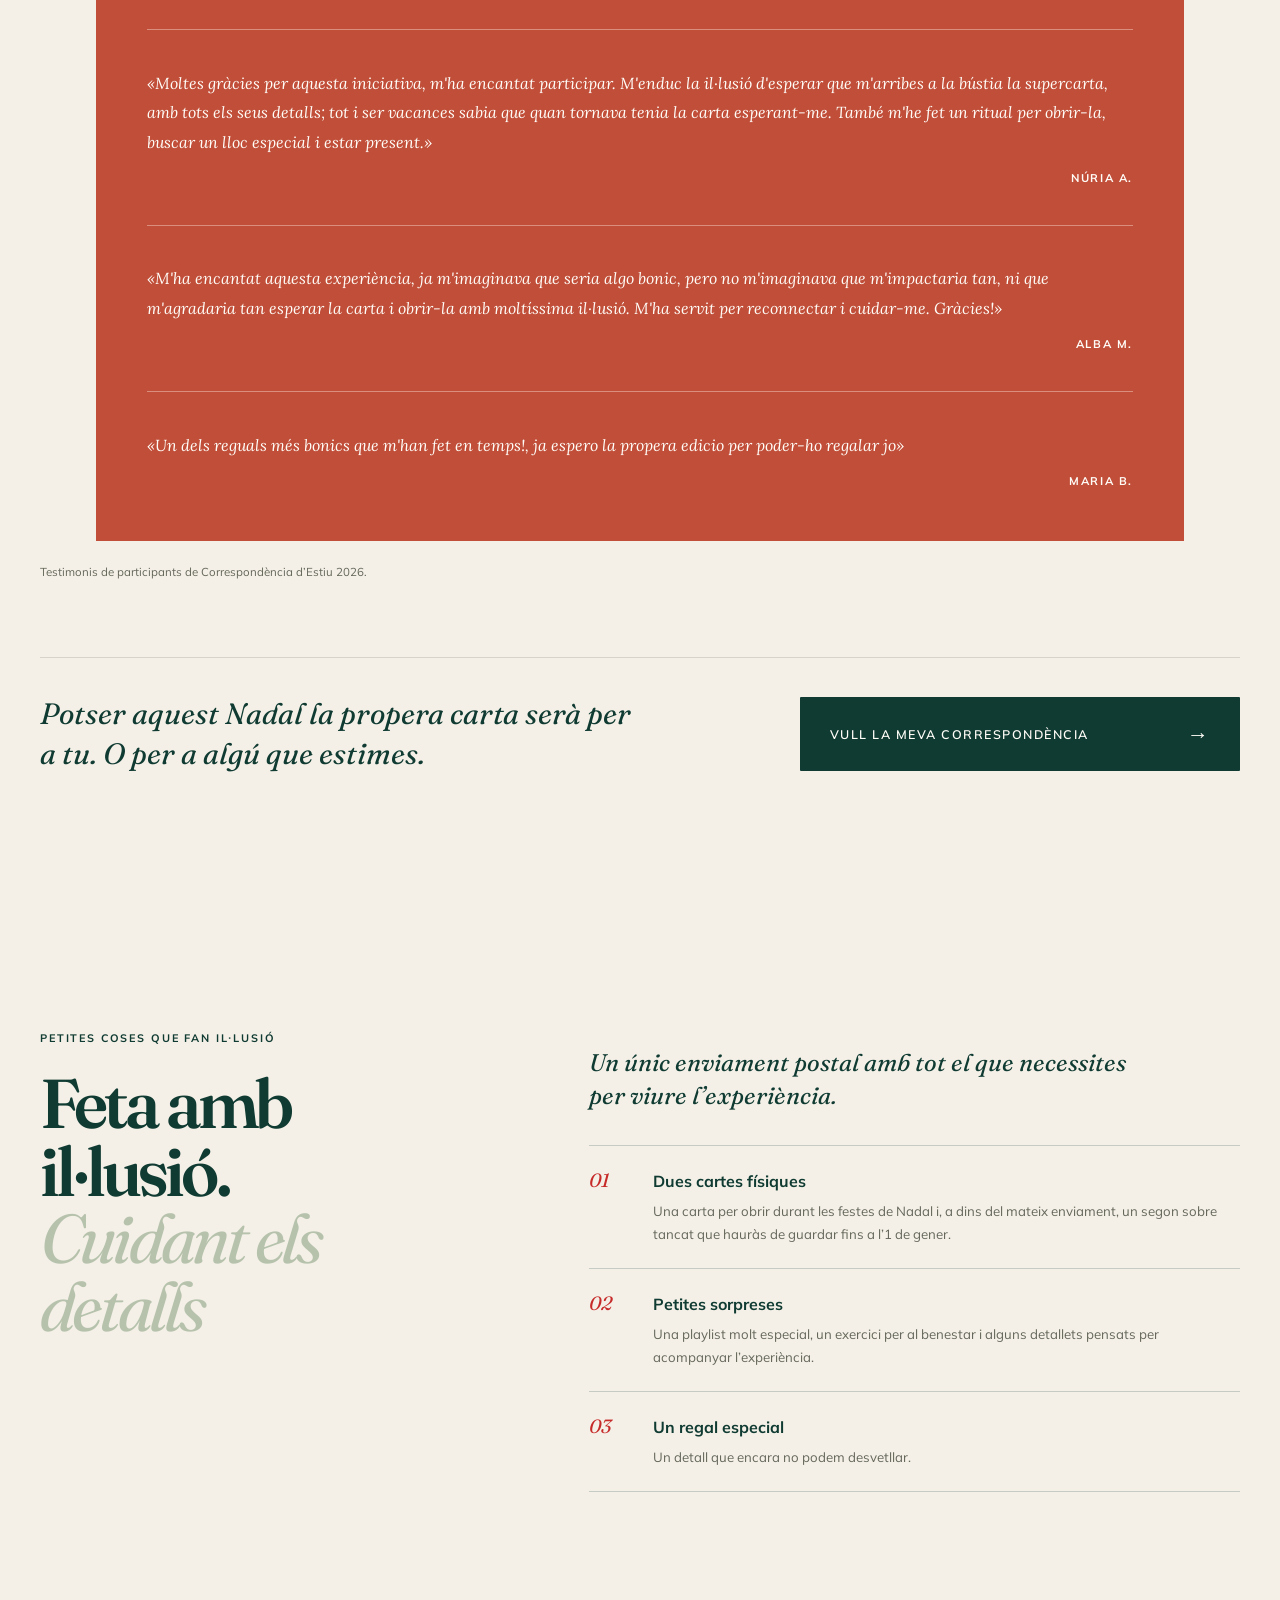
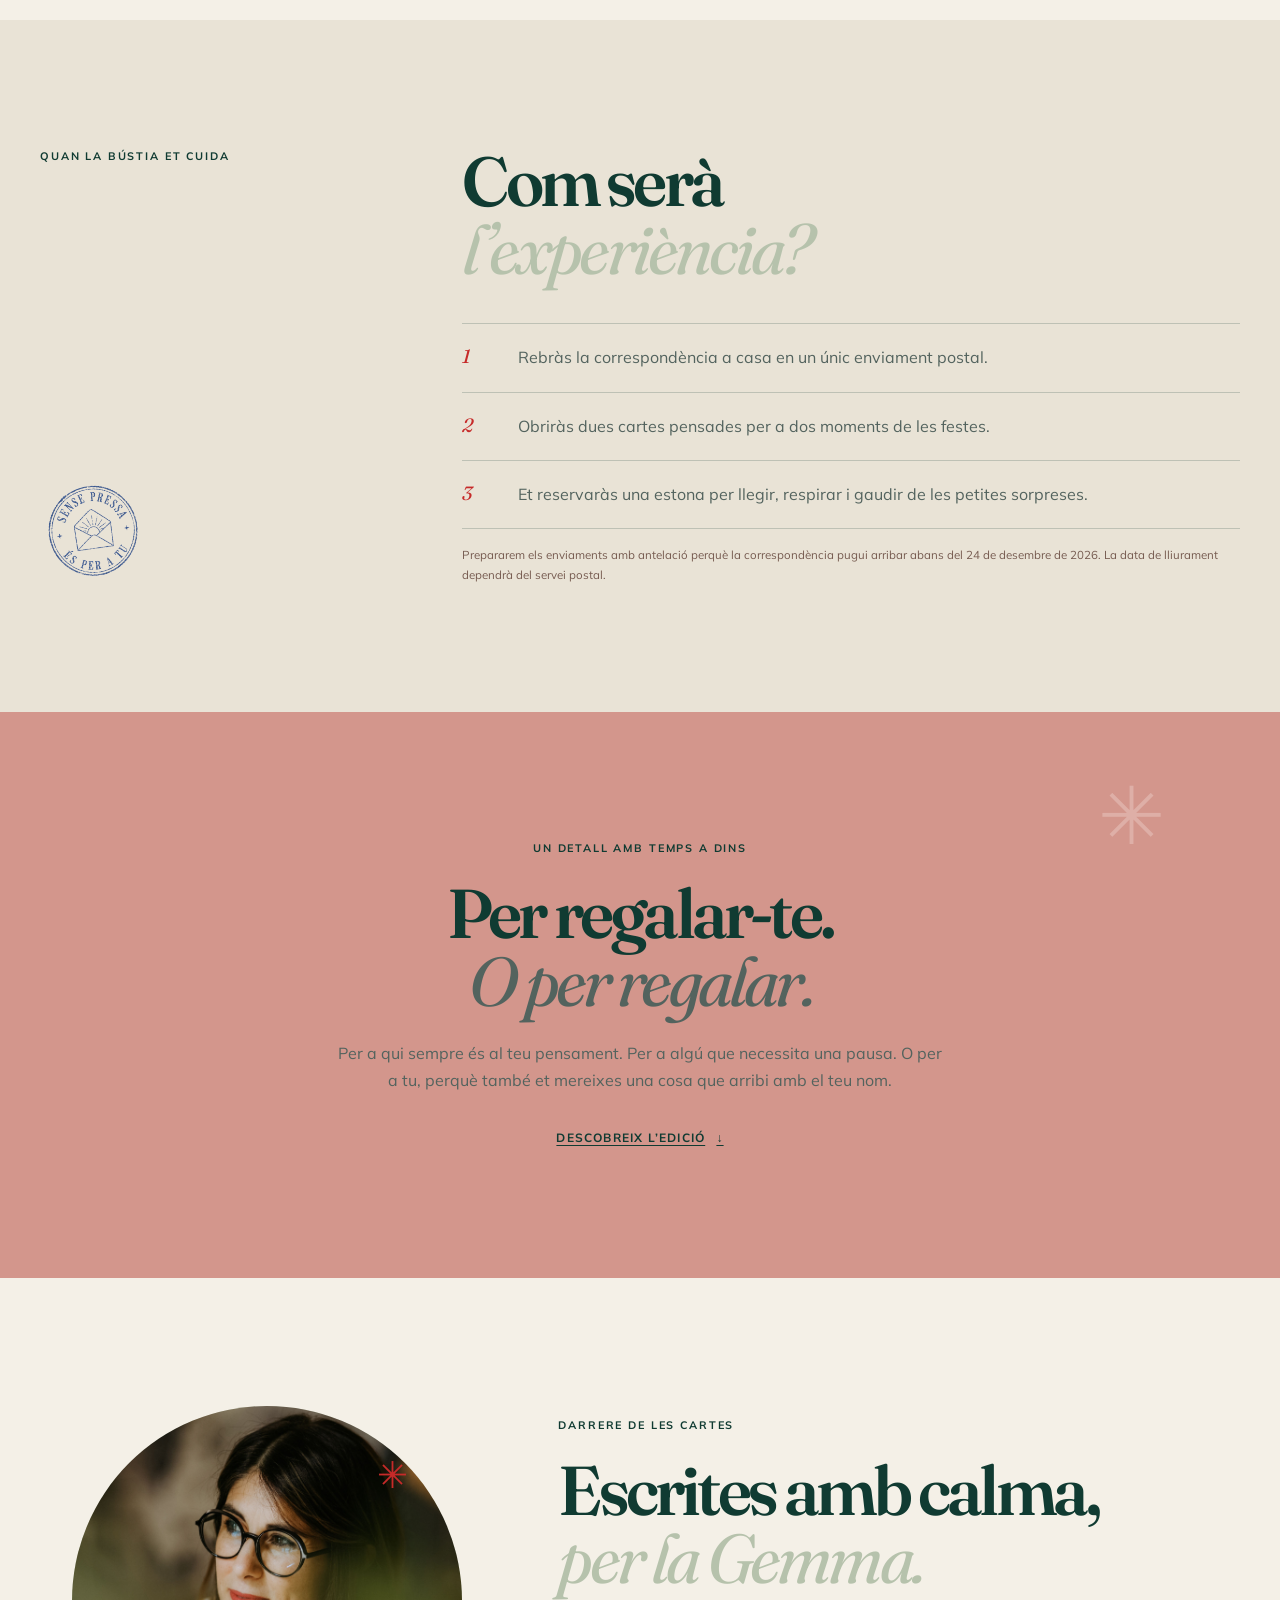
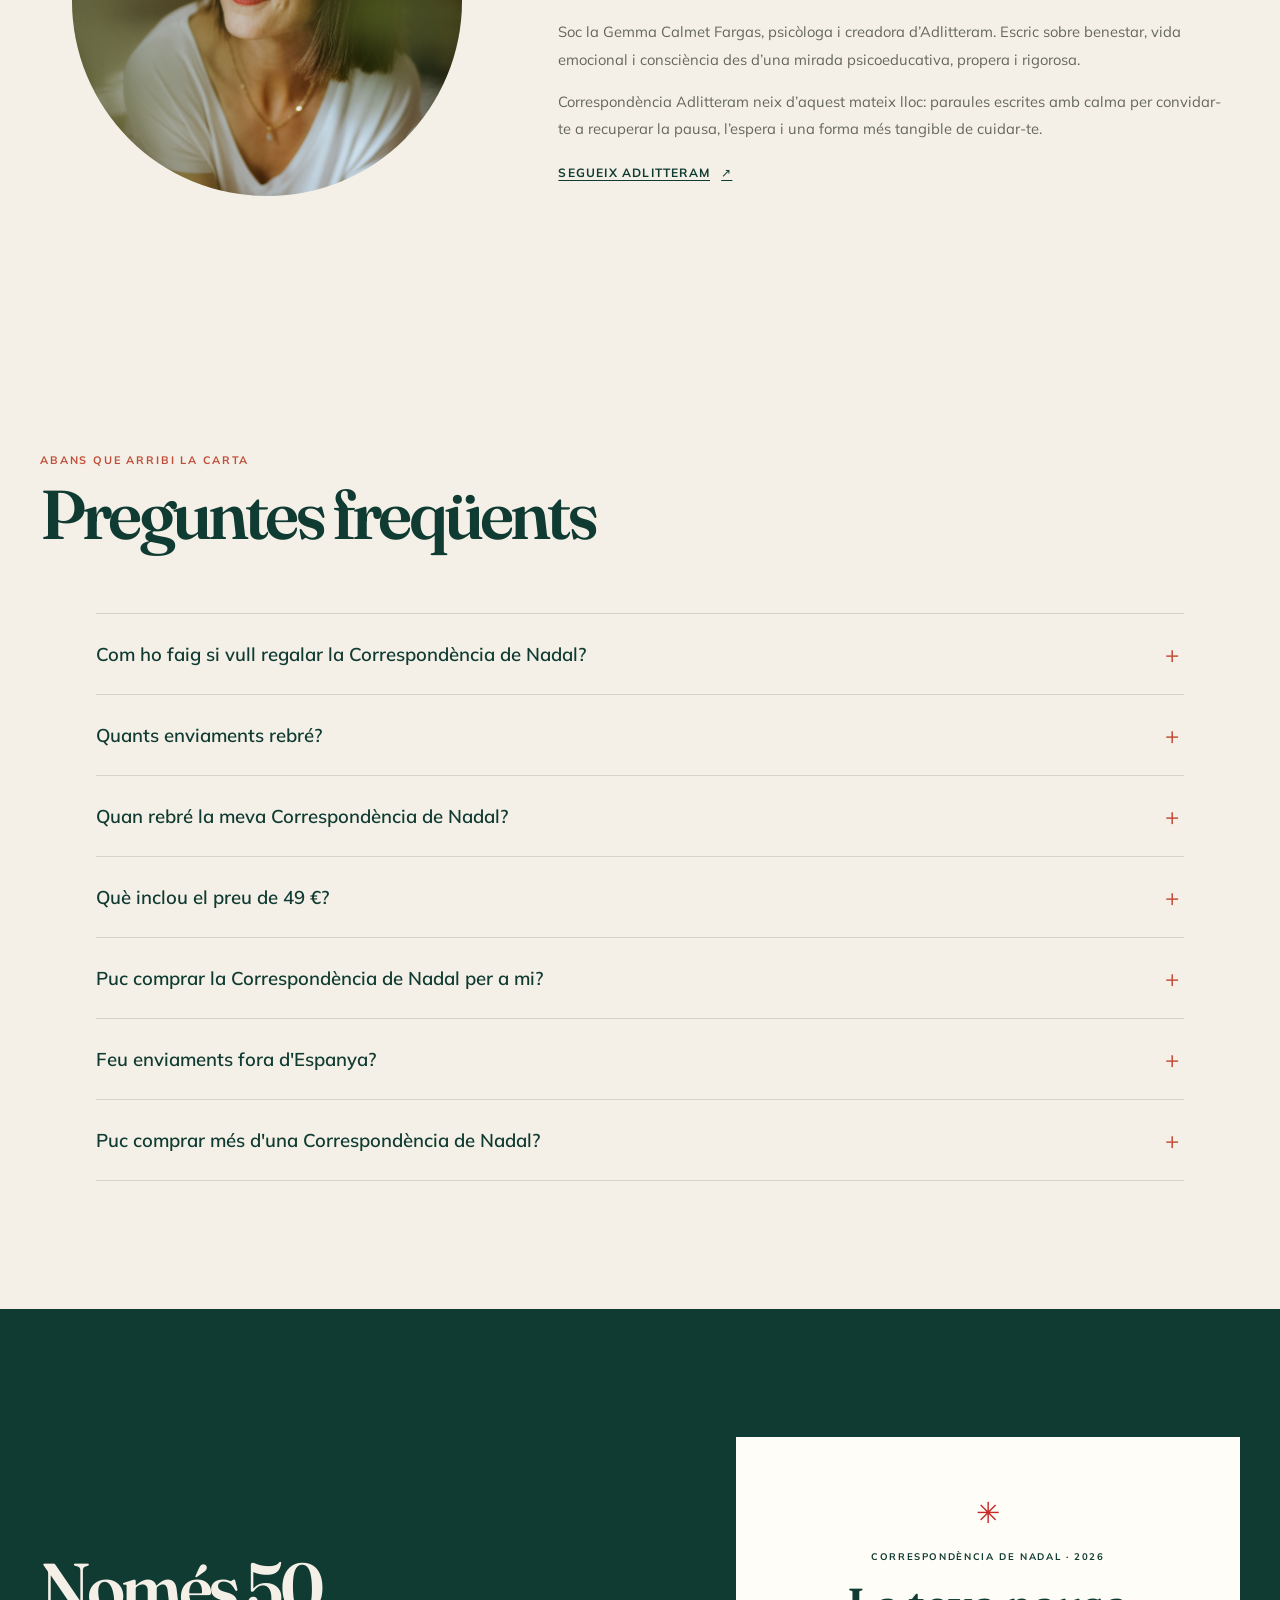
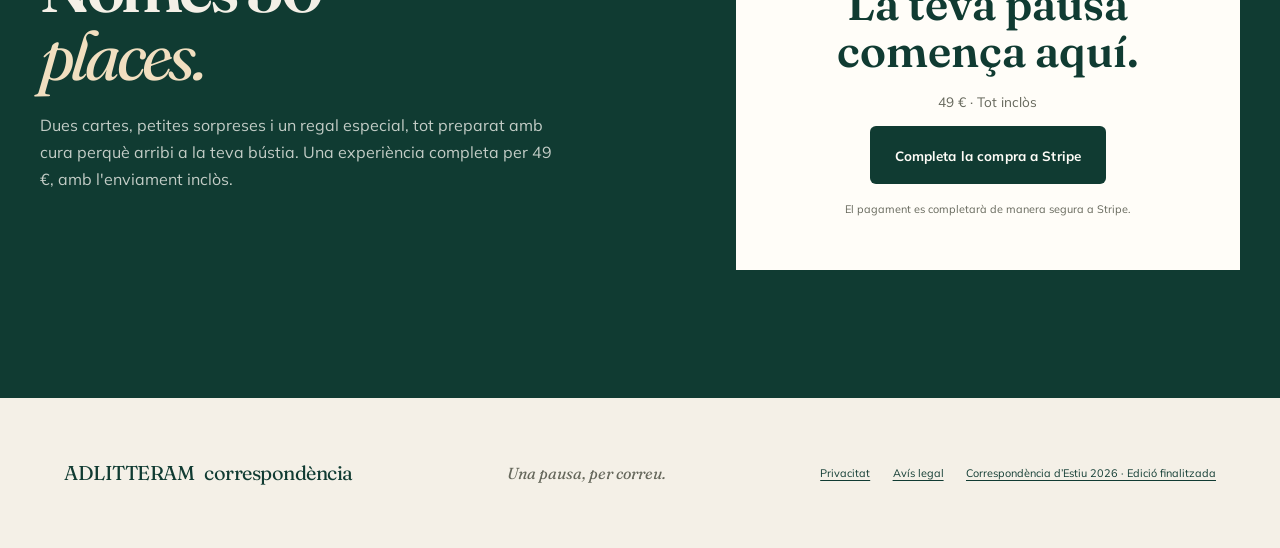
==== commit bbed3024: "Publish Nadal 2026 sales landing" ====
--- a/index.html
+++ b/index.html
@@ -1,41 +1,254 @@
 <!doctype html>
 <html lang="ca">
 <head>
-<meta charset="utf-8"><meta name="viewport" content="width=device-width,initial-scale=1">
-<title>Correspondència de Nadal 2026 · Adlitteram</title>
-<meta name="description" content="La il·lusió de tornar a obrir la bústia. Dues cartes, petites sorpreses i només 50 exemplars. Apunta’t a la llista preferent de Nadal 2026.">
-<meta property="og:title" content="Correspondència de Nadal 2026 · Adlitteram"><meta property="og:description" content="La il·lusió de tornar a obrir la bústia. Una edició petita, preparada amb molta cura."><meta property="og:type" content="website"><meta property="og:locale" content="ca_ES"><meta property="og:url" content="https://correspondencia.gemmacalmet.cat/"><meta name="theme-color" content="#F7F1E8">
-<link rel="stylesheet" href="nadal.css">
+  <meta charset="utf-8">
+  <meta name="viewport" content="width=device-width, initial-scale=1">
+  <meta name="description" content="Dues cartes per a dos moments de les festes, petites sorpreses i un regal especial. Correspondència de Nadal 2026, Adlitteram.">
+  <meta name="theme-color" content="#F7F1E8">
+  <title>Correspondència de Nadal 2026 · Adlitteram</title>
+  <link rel="preconnect" href="https://fonts.googleapis.com">
+  <link rel="preconnect" href="https://fonts.gstatic.com" crossorigin>
+  <link rel="preload" as="style" href="https://fonts.googleapis.com/css2?family=DM+Serif+Display:ital@0;1&family=Fraunces:ital,wght@0,400;0,600;1,400&family=Lora:wght@400&family=Montserrat:wght@500;600&family=Mulish:wght@400;600;700&family=Satisfy&display=swap">
+  <link href="https://fonts.googleapis.com/css2?family=DM+Serif+Display:ital@0;1&family=Fraunces:ital,wght@0,400;0,600;1,400&family=Lora:wght@400&family=Montserrat:wght@500;600&family=Mulish:wght@400;600;700&family=Satisfy&display=swap" rel="stylesheet">
+  <link rel="stylesheet" href="/nadal-2026/styles.css">
 </head>
 <body>
-<a class="skip" href="#contingut">Anar al contingut</a>
-<header><a class="brand" href="/">Correspondència <span>ADLITTERAM</span></a><span class="season">Una pausa, per correu.</span></header>
-<main id="contingut">
-<section class="introduction" aria-labelledby="title">
-<div class="intro-heading">
-<p class="eyebrow">ADLITTERAM · EDICIÓ LIMITADA 2026</p>
-<h1 id="title">Correspondència<br><em>de Nadal</em><span class="year">2026</span></h1>
-<p class="claim">La il·lusió de tornar a obrir la bústia.</p>
-</div>
-<div class="intro-details">
-<div class="copy"><p>Aquest Nadal estic preparant una correspondència molt especial. Una petita experiència per recuperar el plaer de rebre cartes, llegir sense pressa i regalar-se un moment per a un mateix.</p><p>Serà un únic enviament postal que inclourà dues cartes: una per llegir durant el desembre i una altra per Cap d’Any. També hi trobaràs petites sorpreses i un regal molt especial que encara no puc desvetllar.</p></div>
-<div class="edition"><span class="number">50</span><p><strong>Només 50 exemplars.</strong><br>Una edició petita, preparada amb molta cura.</p></div>
-</div>
-</section>
-<section class="letter" aria-labelledby="list-title">
-<div class="letter-copy">
-<div class="letter-top" aria-hidden="true"><span>Per a tu,<br><i>amb il·lusió.</i></span><span class="stamp">ADLITTERAM<br><b>✳</b><br>NADAL · 2026</span></div>
-<p class="eyebrow">ABANS D’OBRIR LA BÚSTIA</p><h2 id="list-title">Hi ha una carta<br>que comença aquí.</h2>
-<p>Apunta’t a la llista preferent i seràs de les primeres persones a rebre tota la informació i l’oportunitat d’adquirir-la abans de l’obertura general.</p>
-</div>
-<div class="letter-form">
-<iframe class="google-form" src="https://docs.google.com/forms/d/e/1FAIpQLSdwlTqS_KxE3WsVtFYU72Q_b54RiWNcvk2uBiC-CfwvEwA2vQ/viewform?embedded=true" title="Inscripció a la llista preferent de Correspondència de Nadal 2026" width="640" height="900">Carregant el formulari…</iframe>
-<p class="form-alternative">Si no veus el formulari, <a href="https://docs.google.com/forms/d/e/1FAIpQLSdwlTqS_KxE3WsVtFYU72Q_b54RiWNcvk2uBiC-CfwvEwA2vQ/viewform" target="_blank" rel="noopener">obre’l en una pestanya nova ↗</a>.</p>
-<p class="note">Sense compromís de compra. Apuntar-te no reserva cap exemplar.<br><a href="/privacitat.html">Política de privacitat</a></p>
-</div>
-</section>
-</main>
-<div class="archive"><span>Les cartes també tenen memòria.</span><a href="/estiu-2026/">Correspondència d’Estiu 2026 · Edició finalitzada ↗</a></div>
-<footer><span>Una proposta de Gemma Calmet · Adlitteram.</span><nav aria-label="Informació legal"><a href="/privacitat.html">Privacitat</a><a href="/avis-legal.html">Avís legal</a><a href="https://www.instagram.com/litteram" rel="noopener" target="_blank">Instagram</a></nav></footer>
-<script src="nadal.js" defer></script>
-</body></html>
+  <a class="skip-link" href="#contingut">Ves al contingut</a>
+  <header class="site-header">
+    <a class="wordmark" href="#inici" aria-label="Correspondència Adlitteram, inici"><span class="wordmark-mark" aria-hidden="true">✧</span><span class="wordmark-name">Correspondència <em>adlitteram</em></span></a>
+    <a class="archive-link" href="/estiu-2026/">← Tornar a l’estiu 2026</a>
+  </header>
+
+  <main id="contingut">
+    <section class="hero" id="inici" aria-labelledby="hero-title">
+      <div class="hero-copy">
+        <p class="eyebrow">Torna a mirar la bústia amb il·lusió</p>
+        <h1 id="hero-title"><span>Correspondència</span><em>de Nadal</em></h1>
+        <p class="hero-subtitle">Tens una carta.<br>I porta el teu nom.</p>
+        <p class="hero-description">Dues cartes per a dos moments de les festes, petites sorpreses i un regal especial.</p>
+        <p class="hero-price">49 € · Tot inclòs</p>
+        <a class="button button-primary" href="https://buy.stripe.com/fZu5kw3Jq8W8dRp18m0Ny01?locale=es">Vull la meva correspondència <span aria-hidden="true">→</span></a>
+      </div>
+
+      <figure class="hero-art" aria-labelledby="art-caption">
+        <div class="hero-stage">
+          <img class="hero-product" src="/nadal-2026/assets/images/matge-hero-nadal-26.png" alt="Composició de Nadal amb el sobre vermell que conté les cartes, una branca de pi amb baies, una estrella de ceràmica i un fil de caramel sobre una manta" width="3969" height="2235" decoding="async" fetchpriority="high">
+        </div>
+        <figcaption id="art-caption" class="visually-hidden">Composició fotogràfica del producte de l’edició de Nadal.</figcaption>
+      </figure>
+    </section>
+
+    <section class="story-intro section reveal" id="la-proposta" aria-labelledby="story-title">
+      <p class="eyebrow">Una invitació a parar</p>
+      <h2 id="story-title">Que aquest Nadal<br><em>t’arribi una carta.</em></h2>
+      <div class="story-intro-copy">
+        <p>Entre missatges que arriben a l’instant i dies intensos que passen volant, trobar una carta a la bústia té alguna cosa especial. Obrir-la. Llegir-la a poc a poc. Guardar-la per tornar-hi. Correspondència de Nadal és una experiència feta de cartes, paraules i petites sorpreses, pensada per recuperar el plaer d’aquests moments i regalar-te una pausa enmig de les festes.</p>
+      </div>
+      <span class="large-asterisk" aria-hidden="true">✳</span>
+    </section>
+
+    <section class="two-moments section" aria-labelledby="moments-title">
+      <div class="section-heading reveal">
+        <p class="eyebrow">Un sol enviament · dues cartes · dos moments</p>
+        <h2 id="moments-title">Una carta per Nadal.<br><em>Una altra que haurà d’esperar.</em></h2>
+      </div>
+      <div class="moments-layout">
+        <div class="moments-grid">
+          <article class="moment-card moment-december reveal">
+            <span class="moment-number">01 · Per gaudir durant les festes</span>
+            <h3>Tot comença amb un sobre ple de sorpreses</h3>
+            <p>Rebràs un sobre ple de coses boniques: una carta per llegir amb calma, una playlist per posar-hi banda sonora, una petita proposta per fer i alguns detalls que preferim no revelar.</p>
+            <p class="moment-teaser">I encara hi haurà una cosa més...</p>
+          </article>
+          <article class="moment-card moment-newyear reveal">
+            <span class="moment-number">02 · Per obrir l’1 de gener</span>
+            <h3>I una segona carta que no obriràs fins a l’1 de gener</h3>
+            <p>Dins del mateix enviament hi trobaràs un segon sobre, tancat i reservat per al primer dia de l’any.</p>
+            <p>Guarda’l fins a l’1 de gener. Aquell dia tindràs una nova carta per obrir, llegir i començar l’any amb una mirada nova.</p>
+          </article>
+        </div>
+        <figure class="moments-photo reveal">
+          <img src="/nadal-2026/assets/images/sobre-vermell-productes-nadal-26.png" alt="Sobre vermell amb dues cartes i la targeta de playlist; unes anotacions manuscrites assenyalen les sorpreses, l’exercici i les cartes de Nadal i Cap d’Any" width="3969" height="2235" loading="lazy" decoding="async">
+        </figure>
+      </div>
+      <p class="section-footnote reveal">Prepararem tots els enviaments amb temps i molta cura perquè la teva correspondència arribi abans de Nadal. I recorda: a dins hi haurà una segona carta que només et demanarà una cosa… una mica de paciència fins a l’1 de gener!</p>
+      <a class="button button-primary moments-cta" href="https://buy.stripe.com/fZu5kw3Jq8W8dRp18m0Ny01?locale=es">Vull la meva correspondència <span aria-hidden="true">⟶</span></a>
+    </section>
+
+    <section class="testimonials section" aria-labelledby="testimonials-title">
+      <header class="testimonials-heading">
+        <p class="eyebrow">Paraules que han tornat a la bústia</p>
+        <h2 id="testimonials-title">Testimonis</h2>
+        <p class="testimonials-intro">Així van viure algunes persones la Correspondència d’Estiu. Paraules reals d’una experiència que continua aquest Nadal.</p>
+      </header>
+      <div class="testimonials-panel">
+        <article class="testimonial-letter">
+          <blockquote><p>«La correspondència d'estiu ha sigut or. Un autoregal que ha sigut màgic. M'ha anat super bé.»</p></blockquote>
+          <p class="testimonial-author">MIREIA P.</p>
+        </article>
+        <article class="testimonial-letter">
+          <blockquote><p>«Moltes gràcies per aquesta iniciativa, m'ha encantat participar. M'enduc la il·lusió d'esperar que m'arribes a la bústia la supercarta, amb tots els seus detalls; tot i ser vacances sabia que quan tornava tenia la carta esperant-me. També m'he fet un ritual per obrir-la, buscar un lloc especial i estar present.»</p></blockquote>
+          <p class="testimonial-author">NÚRIA A.</p>
+        </article>
+        <article class="testimonial-letter">
+          <blockquote><p>«M'ha encantat aquesta experiència, ja m'imaginava que seria algo bonic, pero no m'imaginava que m'impactaria tan, ni que m'agradaria tan esperar la carta i obrir-la amb moltíssima il·lusió. M'ha servit per reconnectar i cuidar-me. Gràcies!»</p></blockquote>
+          <p class="testimonial-author">ALBA M.</p>
+        </article>
+        <article class="testimonial-letter">
+          <blockquote><p>«Un dels reguals més bonics que m'han fet en temps!, ja espero la propera edicio per poder-ho regalar jo»</p></blockquote>
+          <p class="testimonial-author">MARIA B.</p>
+        </article>
+      </div>
+      <p class="testimonials-source">Testimonis de participants de Correspondència d’Estiu 2026.</p>
+      <div class="testimonials-ending">
+        <p>Potser aquest Nadal la propera carta serà per a tu. O per a algú que estimes.</p>
+        <a class="button button-primary" href="https://buy.stripe.com/fZu5kw3Jq8W8dRp18m0Ny01?locale=es">Vull la meva correspondència <span aria-hidden="true">→</span></a>
+      </div>
+    </section>
+
+    <section class="what-includes section reveal" id="que-rebras" aria-labelledby="includes-title">
+      <div class="includes-heading">
+        <p class="eyebrow">Petites coses que fan il·lusió</p>
+        <h2 id="includes-title">Feta amb il·lusió.<br><em>Cuidant els detalls</em></h2>
+      </div>
+      <div class="includes-copy">
+        <p class="includes-lead">Un únic enviament postal amb tot el que necessites per viure l’experiència.</p>
+        <ul class="includes-list">
+          <li><span>01</span><div><strong>Dues cartes físiques</strong><p>Una carta per obrir durant les festes de Nadal i, a dins del mateix enviament, un segon sobre tancat que hauràs de guardar fins a l’1 de gener.</p></div></li>
+          <li><span>02</span><div><strong>Petites sorpreses</strong><p>Una playlist molt especial, un exercici per al benestar i alguns detallets pensats per acompanyar l’experiència.</p></div></li>
+          <li><span>03</span><div><strong>Un regal especial</strong><p>Un detall que encara no podem desvetllar.</p></div></li>
+        </ul>
+      </div>
+    </section>
+
+    <section class="experience section" aria-labelledby="experience-title">
+      <div class="experience-aside reveal">
+        <p class="eyebrow">Quan la bústia et cuida</p>
+        <span class="postmark-frame" role="img" aria-label="Segell postal Adlitteram: Sense pressa, és per a tu"><img class="postmark" src="/assets/nadal-26/segell-sense-pressa.png" alt=""></span>
+      </div>
+      <div class="experience-main reveal">
+        <h2 id="experience-title">Com serà<br><em>l’experiència?</em></h2>
+        <ol class="experience-steps">
+          <li><span>1</span><p>Rebràs la correspondència a casa en un únic enviament postal.</p></li>
+          <li><span>2</span><p>Obriràs dues cartes pensades per a dos moments de les festes.</p></li>
+          <li><span>3</span><p>Et reservaràs una estona per llegir, respirar i gaudir de les petites sorpreses.</p></li>
+        </ol>
+        <p class="dev-note">Prepararem els enviaments amb antelació perquè la correspondència pugui arribar abans del 24 de desembre de 2026. La data de lliurament dependrà del servei postal.</p>
+      </div>
+    </section>
+
+    <section class="gift section reveal" aria-labelledby="gift-title">
+      <span class="gift-star" aria-hidden="true">✳</span>
+      <p class="eyebrow">Un detall amb temps a dins</p>
+      <h2 id="gift-title">Per regalar-te.<br><em>O per regalar.</em></h2>
+      <p>Per a qui sempre és al teu pensament. Per a algú que necessita una pausa. O per a tu, perquè també et mereixes una cosa que arribi amb el teu nom.</p>
+      <a class="text-link" href="#compra">Descobreix l’edició <span aria-hidden="true">↓</span></a>
+    </section>
+
+    <section class="author section" aria-labelledby="author-title">
+      <div class="author-mark reveal"><img src="/assets/nadal-26/GemmaCalmet-6.jpg" alt="Retrat de Gemma Calmet" width="1667" height="2500" loading="lazy" decoding="async"><i aria-hidden="true">✳</i></div>
+      <div class="author-copy reveal">
+        <p class="eyebrow">Darrere de les cartes</p>
+        <h2 id="author-title">Escrites amb calma,<br><em>per la Gemma.</em></h2>
+        <p>Soc la Gemma Calmet Fargas, psicòloga i creadora d’Adlitteram. Escric sobre benestar, vida emocional i consciència des d’una mirada psicoeducativa, propera i rigorosa.</p>
+        <p>Correspondència Adlitteram neix d’aquest mateix lloc: paraules escrites amb calma per convidar-te a recuperar la pausa, l’espera i una forma més tangible de cuidar-te.</p>
+        <a class="text-link" href="https://www.instagram.com/litteram" target="_blank" rel="noopener noreferrer">Segueix Adlitteram <span aria-hidden="true">↗</span></a>
+      </div>
+    </section>
+
+    <section class="faq section" aria-labelledby="faq-title">
+      <header class="faq-heading">
+        <p class="eyebrow">Abans que arribi la carta</p>
+        <h2 id="faq-title">Preguntes freqüents</h2>
+      </header>
+      <div class="faq-list">
+        <details class="faq-item">
+          <summary>Com ho faig si vull regalar la Correspondència de Nadal?<span class="faq-toggle" aria-hidden="true"></span></summary>
+          <div class="faq-answer">
+            <p>És molt fàcil! Quan facis la compra, introdueix primer el teu nom i correu electrònic. Després, al desplegable «És un regal?», selecciona «Sí, és un regal».</p>
+            <p>A l'apartat d'enviament, escriu el nom i l'adreça de la persona a qui vols sorprendre. Finalment, introdueix les teves dades de facturació i completa el pagament.</p>
+            <p>Nosaltres ens encarregarem que la correspondència arribi directament a la seva bústia!</p>
+            <a class="faq-guide-link" href="/assets/nadal-26/regalar-correspondencia-instruccions.png" aria-haspopup="dialog" aria-controls="gift-guide-dialog" data-open-gift-guide>Veure com omplir el formulari si és un regal <span aria-hidden="true">↗</span></a>
+          </div>
+        </details>
+        <details class="faq-item">
+          <summary>Quants enviaments rebré?<span class="faq-toggle" aria-hidden="true"></span></summary>
+          <div class="faq-answer">
+            <p>Un de sol! Rebràs tota la Correspondència de Nadal en un únic enviament. A dins hi trobaràs una carta per obrir als volts de Nadal i un segon sobre tancat, que hauràs de guardar fins a l'1 de gener.</p>
+            <p>Dues cartes per a dos moments diferents de les festes.</p>
+          </div>
+        </details>
+        <details class="faq-item">
+          <summary>Quan rebré la meva Correspondència de Nadal?<span class="faq-toggle" aria-hidden="true"></span></summary>
+          <div class="faq-answer">
+            <p>Prepararem i enviarem les correspondències amb prou antelació perquè puguin arribar abans del 24 de desembre. Tot i això, el termini final de lliurament depèn del servei postal.</p>
+          </div>
+        </details>
+        <details class="faq-item">
+          <summary>Què inclou el preu de 49 €?<span class="faq-toggle" aria-hidden="true"></span></summary>
+          <div class="faq-answer">
+            <p>Tot! Les dues cartes, una playlist molt especial, un exercici pro benestar, petites sorpreses, un regal especial i l'enviament postal a Espanya (Península, Illes Balears i Illes Canàries). No hi ha despeses d'enviament addicionals.</p>
+          </div>
+        </details>
+        <details class="faq-item">
+          <summary>Puc comprar la Correspondència de Nadal per a mi?<span class="faq-toggle" aria-hidden="true"></span></summary>
+          <div class="faq-answer">
+            <p>I tant! Correspondència també és una invitació a fer-te un autoregal: una mica de temps per a tu, una pausa i dos moments per gaudir sense presses.</p>
+          </div>
+        </details>
+        <details class="faq-item">
+          <summary>Feu enviaments fora d'Espanya?<span class="faq-toggle" aria-hidden="true"></span></summary>
+          <div class="faq-answer">
+            <p>De moment, no. Aquesta edició de Correspondència de Nadal només s'enviarà a adreces d'Espanya (Península, Illes Balears i Illes Canàries). El preu de 49 € inclou totes les despeses d'enviament.</p>
+          </div>
+        </details>
+        <details class="faq-item">
+          <summary>Puc comprar més d'una Correspondència de Nadal?<span class="faq-toggle" aria-hidden="true"></span></summary>
+          <div class="faq-answer">
+            <p>I tant! Pots comprar-ne més d'una, però hauràs de fer una compra per cada correspondència, ja que cada enviament necessita les seves pròpies dades.</p>
+            <p>Per agilitzar les compres següents, et recomanem que utilitzis l'opció de desar les dades de pagament a Stripe, si la tens disponible.</p>
+          </div>
+        </details>
+      </div>
+    </section>
+
+    <section class="purchase section" id="compra" aria-labelledby="purchase-title">
+      <div class="purchase-copy">
+        <p class="eyebrow">Una edició limitada</p>
+        <h2 id="purchase-title">Només 50<br><em>places.</em></h2>
+        <p>Dues cartes, petites sorpreses i un regal especial, tot preparat amb cura perquè arribi a la teva bústia. Una experiència completa per 49 €, amb l'enviament inclòs.</p>
+      </div>
+      <div class="purchase-card">
+        <span class="purchase-icon" aria-hidden="true">✳</span>
+        <p class="eyebrow">Correspondència de Nadal · 2026</p>
+        <h3>La teva pausa<br>comença aquí.</h3>
+        <p class="purchase-status">49 € · Tot inclòs</p>
+        <a class="button button-primary" href="https://buy.stripe.com/fZu5kw3Jq8W8dRp18m0Ny01?locale=es">Completa la compra a Stripe</a>
+        <p class="purchase-small">El pagament es completarà de manera segura a Stripe.</p>
+      </div>
+    </section>
+  </main>
+
+  <dialog class="gift-guide-dialog" id="gift-guide-dialog" aria-labelledby="gift-guide-title">
+    <div class="gift-guide-dialog-header">
+      <h3 id="gift-guide-title">Com omplir el formulari si és un regal</h3>
+      <button class="gift-guide-close" type="button" data-close-gift-guide aria-label="Tancar la guia">×</button>
+    </div>
+    <button class="gift-guide-zoom" type="button" data-toggle-guide-zoom aria-pressed="false">Ampliar imatge</button>
+    <figure class="gift-guide-image-wrap">
+      <img src="/assets/nadal-26/regalar-correspondencia-instruccions.png" alt="Guia visual per regalar Correspondència de Nadal: mostra com indicar que és un regal i introduir les dades d'enviament i facturació." width="2828" height="4000" loading="lazy" decoding="async">
+    </figure>
+  </dialog>
+
+  <footer class="site-footer">
+    <a class="wordmark" href="#inici">ADLITTERAM<span>correspondència</span></a>
+    <p>Una pausa, per correu.</p>
+    <nav aria-label="Enllaços complementaris">
+      <a href="/privacitat.html">Privacitat</a>
+      <a href="/avis-legal.html">Avís legal</a>
+      <a href="/estiu-2026/">Correspondència d’Estiu 2026 · Edició finalitzada</a>
+    </nav>
+  </footer>
+  <script src="/nadal-2026/script.js" defer></script>
+</body>
+</html>
--- a/nadal-2026/styles.css
+++ b/nadal-2026/styles.css
@@ -0,0 +1,334 @@
+:root {
+  --color-paper: #F4F0E7;
+  --color-sage: #B6C2AC;
+  --color-ink: #103B32;
+  --color-terracotta: #C14E39;
+  --color-body: #53635E;
+  --color-cream: #FFFDF8;
+  --color-gold-paper: #F1DFC0;
+  --color-border: #D8D3C9;
+  --color-blush: #D3968C;
+  --color-cherry: #C62A29;
+  --color-ink-hover: #174A35;
+  --color-paper-warm: #F2EADF;
+  --color-sage-soft: #D9E0CF;
+  --color-blush-soft: #E8D1C9;
+  --color-stone: #E9E3D6;
+  --color-muted-brown: #765B50;
+  --color-muted: #65675B;
+  --paper: var(--color-paper);
+  --paper-light: var(--color-cream);
+  --ink: var(--color-ink);
+  --moss: var(--color-sage);
+  --rose: var(--color-blush);
+  --cherry: var(--color-cherry);
+  --text: var(--color-body);
+  --muted: var(--color-muted);
+  --rule: color-mix(in srgb, var(--color-ink) 20%, transparent);
+  --serif: "Fraunces", Georgia, serif;
+  --sans: "Mulish", Arial, sans-serif;
+  --hand: "Satisfy", cursive;
+  color: var(--text);
+  background: var(--paper);
+  font-family: var(--sans);
+  font-synthesis: none;
+  text-rendering: optimizeLegibility;
+  scroll-behavior: smooth;
+}
+
+*, *::before, *::after { box-sizing: border-box; }
+body { margin: 0; min-width: 320px; overflow-x: clip; background: var(--paper); background-image: repeating-linear-gradient(0deg, transparent 0 6px, rgba(111,82,56,.012) 7px, transparent 8px); background-size: 100% 8px; background-attachment: fixed; color: var(--text); font-size: 16px; line-height: 1.7; }
+a { color: inherit; text-underline-offset: .25em; }
+img, svg { max-width: 100%; }
+::selection { background: var(--moss); color: white; }
+:focus-visible { outline: 3px solid var(--cherry); outline-offset: 4px; }
+
+.skip-link { position: absolute; z-index: 20; top: -5rem; left: 1rem; padding: .8rem 1rem; background: var(--ink); color: white; }
+.skip-link:focus { top: 1rem; }
+.site-header, .site-footer { width: min(90%, 1440px); margin: auto; display: flex; align-items: center; justify-content: space-between; gap: 2rem; }
+.site-header { position: relative; z-index: 5; width: 100%; min-height: 72px; padding: 0 4.1%; background: var(--color-paper); border-bottom: 1px solid var(--color-border); }
+.wordmark { display: inline-flex; align-items: center; gap: .65rem; color: var(--color-ink); font: 400 1.25rem/1 var(--serif); letter-spacing: -.025em; text-decoration: none; white-space: nowrap; }
+.wordmark-mark { color: var(--color-terracotta); font: 400 1.55rem/1 var(--sans); }
+.wordmark-name em { margin-left: .3rem; font: italic 1.15rem/1 var(--serif); letter-spacing: 0; }
+.archive-link { color: var(--color-ink); font: 600 .77rem/1.4 var(--sans); letter-spacing: .13em; text-decoration-thickness: 1px; text-underline-offset: .35rem; text-transform: uppercase; }
+
+.hero { position: relative; isolation: isolate; width: 100%; min-height: clamp(690px, calc(100svh - 72px), 920px); margin: 0 0 0; padding: clamp(4.5rem, 11vh, 7rem) 6.1vw clamp(1.5rem, 3vh, 2.5rem); overflow: hidden; display: grid; align-items: start; background: var(--color-paper); }
+.hero-copy { position: relative; z-index: 3; width: min(68vw, 1080px); grid-column: 1; grid-row: 1; padding: 0; }
+.hero-art { position: absolute; z-index: 1; inset: 0; width: 100%; height: 100%; margin: 0; overflow: hidden; }
+.hero-stage { position: absolute; inset: 0; width: 100%; height: 100%; overflow: hidden; background: transparent; }
+.hero-product { position: absolute; inset: 0; z-index: 1; width: 100%; height: 100%; max-width: none; object-fit: cover; object-position: right bottom; transform: translateX(clamp(5rem, 14vh, 9rem)) scale(1.1); transform-origin: right bottom; }
+.eyebrow { margin: 0 0 1.5rem; color: var(--ink); font: 700 .68rem/1.5 var(--sans); letter-spacing: .17em; text-transform: uppercase; }
+.eyebrow-mark { display: inline-block; margin-right: .5rem; color: var(--cherry); font-size: 1rem; vertical-align: -.05em; }
+h1, h2, h3, p { margin-top: 0; }
+h1, h2, h3 { color: var(--ink); font-family: var(--serif); font-weight: 600; }
+h1 { max-width: 13ch; margin-bottom: 1.15rem; font-size: clamp(3.6rem, 5.5vw, 5.4rem); font-weight: 600; letter-spacing: -.06em; line-height: .91; }
+h1 span, h1 em { display: block; }
+h1 em { color: var(--ink); font-style: normal; font-weight: 600; }
+h2 em { color: var(--moss); font-weight: 400; }
+.hero .eyebrow { max-width: 37rem; margin-bottom: 1.35rem; color: var(--color-terracotta); font: 600 clamp(.78rem, 1.05vw, 1rem)/1.5 var(--sans); letter-spacing: .16em; text-transform: uppercase; }
+.hero h1 { max-width: none; margin: 0 0 2.45rem; color: var(--color-ink); font: 400 clamp(4.35rem, 8vw, 8.5rem)/.92 "DM Serif Display", Georgia, serif; letter-spacing: -.055em; }
+.hero h1 span, .hero h1 em { display: block; white-space: nowrap; }
+.hero h1 em { margin-top: .04em; color: var(--color-terracotta); font: italic 400 .98em/.96 "DM Serif Display", Georgia, serif; }
+.hero-subtitle { max-width: min(32rem, 48vw); margin-bottom: 1.35rem; color: var(--color-ink); font: 400 clamp(1.8rem, 2.65vw, 2.8rem)/1.08 "DM Serif Display", Georgia, serif; }
+.hero-description { max-width: min(28rem, 44vw); margin-bottom: .65rem; color: var(--color-body); font: 400 clamp(1rem, 1.27vw, 1.25rem)/1.7 "Lora", Georgia, serif; }
+.hero-price { margin-bottom: 2.25rem; color: var(--color-body); font: 600 .78rem/1.5 var(--sans); letter-spacing: .06em; }
+.hero-actions { display: flex; align-items: flex-start; flex-direction: column; gap: 1.15rem; }
+.hero-ctas { display: flex; flex-wrap: wrap; align-items: center; gap: 1rem 1.5rem; }
+.button { min-height: 58px; padding: .9rem 1.5rem; display: inline-flex; align-items: center; justify-content: center; border: 1px solid transparent; border-radius: 6px; font: 700 .84rem/1.3 var(--sans); letter-spacing: .01em; text-align: center; text-decoration: none; transition: background-color .2s ease, color .2s ease; }
+.hero .button { min-width: min(27.5rem, 100%); min-height: 4.6rem; padding: 1.1rem 1.8rem; justify-content: space-between; border-radius: 1px; background: var(--color-ink); color: var(--color-cream); font: 600 .78rem/1.3 var(--sans); letter-spacing: .12em; text-transform: uppercase; }
+.hero .button span { margin-left: 1rem; font-size: 1.35rem; line-height: 1; }
+.button-primary { background: var(--ink); color: var(--paper-light); }
+.button-primary:hover { background: var(--color-ink-hover); }
+.secondary-link { color: var(--ink); font-size: .87rem; font-weight: 600; text-decoration-thickness: 1px; text-underline-offset: .25rem; }
+.limited { padding: .55rem 1rem; border-radius: 99px; background: #E5E5D8; color: #315338; font-size: .82rem; font-weight: 600; letter-spacing: .015em; }
+.limited span { margin-right: .35rem; }
+.hero-edition { position: relative; width: fit-content; margin: 1.6rem 0 0; color: var(--ink); font: 400 1.7rem/1.2 var(--hand); }
+.hero-edition::after { position: absolute; left: 62%; right: -5%; bottom: -.55rem; height: 5px; border-radius: 50%; background: var(--rose); content: ""; transform: rotate(-3deg); opacity: .86; }
+
+.visually-hidden { position: absolute; width: 1px; height: 1px; padding: 0; margin: -1px; overflow: hidden; clip: rect(0, 0, 0, 0); white-space: nowrap; border: 0; }
+
+.section { padding: clamp(5rem, 10vw, 10rem) max(1.75rem, calc((100vw - 1200px) / 2)); }
+.story-intro { position: relative; overflow: hidden; display: grid; grid-template-columns: 1.15fr .85fr; align-items: end; gap: 2.5rem 7vw; background: var(--ink); color: var(--paper); }
+.story-intro .eyebrow { grid-column: 1 / -1; margin: 0 0 -1rem; color: var(--color-gold-paper); }
+.story-intro h2 { margin: 0; color: var(--paper); font-size: clamp(3rem, 6vw, 6rem); letter-spacing: -.055em; line-height: .98; }
+.story-intro h2 em { color: var(--color-gold-paper); }
+.story-intro-copy { position: relative; z-index: 1; max-width: 34rem; color: rgba(255,252,246,.8); font-size: .96rem; line-height: 1.9; }
+.story-intro-copy p:last-child { margin-bottom: 0; }
+.large-asterisk { position: absolute; right: 2%; bottom: -20%; color: rgba(211,150,140,.13); font-size: clamp(12rem, 30vw, 30rem); line-height: .8; }
+
+.two-moments { background: var(--color-paper-warm); }
+.two-moments .section-heading { display: block; max-width: 58rem; margin: 0 0 2.75rem; }
+.section-heading .eyebrow { max-width: 13rem; margin: 0 0 .7rem; }
+.section-heading h2, .includes-heading h2, .experience h2, .gift h2, .author h2, .purchase h2 { margin: 0; font-size: clamp(3rem, 5.4vw, 5.6rem); letter-spacing: -.055em; line-height: .98; }
+.two-moments .section-heading h2 em { color: var(--color-terracotta); font-weight: 400; }
+.moments-layout { display: grid; grid-template-columns: minmax(0, .9fr) minmax(380px, 1.1fr); align-items: center; gap: clamp(2rem, 4vw, 4rem); }
+.moments-grid { display: grid; grid-template-columns: 1fr; gap: 1rem; }
+.moment-card { position: relative; min-height: 0; padding: clamp(1.5rem, 2.8vw, 2.4rem); overflow: hidden; }
+.moment-december { background: #E2E6D9; }
+.moment-newyear { background: #F1DDD4; }
+.moment-number { position: relative; z-index: 1; display: block; margin-bottom: 1.25rem; font-size: .68rem; font-weight: 700; letter-spacing: .12em; text-transform: uppercase; }
+.moment-number i { color: var(--muted); font-style: normal; font-weight: 500; }
+.moment-card h3 { position: relative; z-index: 1; margin: 0 0 .8rem; font-size: clamp(1.8rem, 2.7vw, 2.65rem); letter-spacing: -.04em; line-height: 1.05; }
+.moment-card p { position: relative; z-index: 1; max-width: 38rem; margin: 0 0 .8rem; color: var(--color-body); font-size: .9rem; line-height: 1.75; }
+.moment-card p:last-child { margin-bottom: 0; }
+.moment-card .moment-teaser { margin-top: .75rem; color: var(--color-ink); font-family: var(--serif); font-size: 1.05rem; font-style: italic; }
+.moments-photo { position: relative; width: 100%; max-width: 780px; aspect-ratio: 1.12; margin: 0 auto; overflow: hidden; }
+.moments-photo img { position: absolute; top: 0; left: -70%; display: block; width: 170%; max-width: none; height: auto; }
+.section-footnote { max-width: 58rem; margin: 1.5rem 0 0; color: var(--color-ink); font: italic 1rem/1.6 var(--serif); }
+.moments-cta { width: min(100%, 55rem); min-height: clamp(6rem, 9vw, 9.2rem); margin: 2rem auto 0; padding: 1.6rem clamp(1.5rem, 4vw, 3.5rem); justify-content: space-between; border-radius: 2px; background: var(--color-ink); color: var(--color-cream); font-size: clamp(.8rem, 1.35vw, 1.05rem); letter-spacing: .13em; text-align: left; text-transform: uppercase; }
+.moments-cta:hover { background: var(--color-ink-hover); }
+.moments-cta span { margin-left: 1rem; font-size: 2rem; line-height: 1; }
+
+.testimonials { background: var(--color-paper); }
+.testimonials-heading { max-width: 58rem; margin-bottom: clamp(2.5rem, 5vw, 4.5rem); }
+.testimonials-heading .eyebrow { margin-bottom: .8rem; color: var(--color-terracotta); }
+.testimonials-heading h2 { max-width: 15ch; margin: 0 0 1.25rem; color: var(--color-ink); font-size: clamp(3rem, 5.4vw, 5.6rem); letter-spacing: -.055em; line-height: .98; }
+.testimonials-intro { max-width: 43rem; margin: 0; color: var(--color-body); font: 400 1.05rem/1.8 "Lora", Georgia, serif; }
+.testimonials-panel { max-width: 68rem; margin: 0 auto; padding: clamp(1.8rem, 4vw, 3.5rem); background: var(--color-terracotta); }
+.testimonial-letter { padding: 0; }
+.testimonial-letter + .testimonial-letter { margin-top: clamp(1.5rem, 3vw, 2.4rem); padding-top: clamp(1.5rem, 3vw, 2.4rem); border-top: 1px solid rgb(255 248 238 / 38%); }
+.testimonial-letter blockquote { margin: 0; }
+.testimonial-letter blockquote p { margin: 0; color: var(--color-cream); font: italic 400 clamp(1rem, 1.25vw, 1.16rem)/1.85 "Lora", Georgia, serif; }
+.testimonial-author { margin: .85rem 0 0; color: var(--color-cream); font: 700 .7rem/1.4 var(--sans); letter-spacing: .14em; text-align: right; }
+.testimonials-source { margin: 1.4rem 0 0; color: var(--muted); font: 400 .72rem/1.5 var(--sans); }
+.testimonials-ending { display: flex; align-items: center; justify-content: space-between; gap: 2rem; margin-top: clamp(3rem, 6vw, 5rem); padding-top: 2.25rem; border-top: 1px solid var(--color-border); }
+.testimonials-ending > p { max-width: 38rem; margin: 0; color: var(--color-ink); font: italic 400 clamp(1.4rem, 2.3vw, 2.15rem)/1.35 var(--serif); }
+.testimonials .button { min-width: min(27.5rem, 100%); min-height: 4.6rem; padding: 1.1rem 1.8rem; justify-content: space-between; border-radius: 1px; background: var(--color-ink); color: var(--color-cream); font: 600 .78rem/1.3 var(--sans); letter-spacing: .12em; text-transform: uppercase; }
+.testimonials .button span { margin-left: 1rem; font-size: 1.35rem; line-height: 1; }
+.testimonials .button:hover { background: var(--color-ink-hover); }
+
+.what-includes { display: grid; grid-template-columns: .8fr 1.2fr; gap: clamp(3rem, 9vw, 10rem); }
+.includes-heading .eyebrow { max-width: 16rem; }
+.includes-copy { padding-top: 1rem; }
+.includes-lead { max-width: 35rem; margin-bottom: 2rem; color: var(--ink); font: italic 400 1.5rem/1.4 var(--serif); }
+.includes-list { padding: 0; margin: 0; list-style: none; border-top: 1px solid var(--rule); }
+.includes-list li { display: grid; grid-template-columns: 3rem 1fr; gap: 1rem; padding: 1.4rem 0; border-bottom: 1px solid var(--rule); }
+.includes-list li > span { color: var(--cherry); font: italic 1.2rem var(--serif); }
+.includes-list strong { color: var(--ink); font: 700 1rem/1.4 var(--sans); }
+.includes-list p { margin: .3rem 0 0; color: var(--muted); font-size: .83rem; }
+
+.experience { display: grid; grid-template-columns: .65fr 1.35fr; gap: 3rem; background: var(--color-stone); }
+.experience-aside { display: flex; flex-direction: column; align-items: flex-start; justify-content: space-between; }
+.postmark-frame { position: relative; display: block; width: 106px; aspect-ratio: 1; flex: 0 0 auto; overflow: hidden; transform: rotate(-8deg); }
+.postmark { position: absolute; top: 50%; left: 50%; width: 250%; max-width: none; height: auto; transform: translate(-48.2%, -49.9%); }
+.experience h2 { margin-bottom: 2.5rem; }
+.experience-steps { padding: 0; margin: 0; list-style: none; counter-reset: step; border-top: 1px solid var(--rule); }
+.experience-steps li { display: grid; grid-template-columns: 2.5rem 1fr; gap: 1rem; align-items: baseline; padding: 1.25rem 0; border-bottom: 1px solid var(--rule); }
+.experience-steps li > span { color: var(--cherry); font: italic 1.2rem var(--serif); }
+.experience-steps p { max-width: 38rem; margin: 0; color: var(--color-body); }
+.dev-note { margin: 1rem 0 0; color: var(--color-muted-brown); font-size: .72rem; }
+
+.gift { position: relative; overflow: hidden; background: var(--rose); text-align: center; }
+.gift .eyebrow { color: var(--color-ink); }
+.gift h2 { margin-bottom: 1.5rem; color: var(--ink); }
+.gift h2 em { color: var(--color-body); }
+.gift > p:not(.eyebrow) { max-width: 38rem; margin: 0 auto 1.8rem; color: var(--color-body); }
+.gift-star { position: absolute; top: 6%; right: 9%; color: rgba(255,252,246,.25); font-size: 5rem; }
+.text-link { display: inline-flex; gap: .7rem; align-items: center; color: var(--ink); font-size: .75rem; font-weight: 700; letter-spacing: .1em; text-decoration-thickness: 1px; text-transform: uppercase; }
+
+.author { display: grid; grid-template-columns: .8fr 1.2fr; gap: 4rem; align-items: center; }
+.author-mark { position: relative; width: min(100%, 390px); aspect-ratio: 1; display: grid; place-items: center; justify-self: center; overflow: hidden; border-radius: 50%; background: var(--color-sage-soft); color: var(--ink); font: 400 clamp(10rem, 22vw, 19rem)/1 var(--serif); }
+.author-mark img { position: absolute; inset: 0; width: 100%; height: 100%; object-fit: cover; object-position: center 42%; }
+.author-mark i { position: absolute; z-index: 1; top: 13%; right: 14%; color: var(--cherry); font-size: 2.3rem; font-style: normal; }
+.author-copy { max-width: 42rem; }
+.author-copy h2 { margin-bottom: 1.6rem; }
+.author-copy > p:not(.eyebrow) { color: var(--muted); font-size: .92rem; line-height: 1.85; }
+.author-copy .text-link { margin-top: .4rem; }
+
+.purchase { display: grid; grid-template-columns: 1fr .85fr; gap: clamp(3rem, 8vw, 9rem); align-items: center; background: var(--ink); color: var(--paper); }
+.purchase h2 { margin-bottom: 1.4rem; color: var(--paper); }
+.purchase h2 em { color: var(--color-gold-paper); }
+.purchase-copy > p:last-child { max-width: 32rem; margin-bottom: 0; color: color-mix(in srgb, var(--color-cream) 75%, transparent); }
+.purchase-card { padding: clamp(1.7rem, 4vw, 3.2rem); background: var(--paper-light); color: var(--text); text-align: center; }
+.purchase-icon { display: block; margin-bottom: .75rem; color: var(--cherry); font-size: 1.8rem; }
+.purchase-card .eyebrow { margin-bottom: 1rem; font-size: .6rem; }
+.purchase-card h3 { margin-bottom: 1rem; font-size: clamp(2rem, 3.5vw, 3rem); line-height: 1.05; }
+.purchase-status { color: var(--muted); font-size: .85rem; }
+.button-pending { width: 100%; margin-top: .65rem; background: #D8D4CB; color: #5F6259; cursor: not-allowed; }
+.purchase-small { margin: 1rem 0 0; color: var(--muted); font-size: .68rem; }
+
+.faq { background: var(--color-paper); }
+.faq-heading { max-width: 58rem; margin: 0 0 clamp(2.5rem, 5vw, 4.5rem); }
+.faq-heading .eyebrow { margin-bottom: .8rem; color: var(--color-terracotta); }
+.faq-heading h2 { margin: 0; color: var(--color-ink); font-size: clamp(3rem, 5.4vw, 5.6rem); letter-spacing: -.055em; line-height: .98; }
+.faq-list { max-width: 68rem; margin: 0 auto; border-top: 1px solid var(--color-border); }
+.faq-item { border-bottom: 1px solid var(--color-border); }
+.faq-item summary { min-height: 5rem; padding: 1.3rem 0; display: flex; align-items: center; justify-content: space-between; gap: 1.5rem; color: var(--color-ink); cursor: pointer; font: 600 clamp(1rem, 1.45vw, 1.2rem)/1.45 var(--sans); list-style: none; }
+.faq-item summary::-webkit-details-marker { display: none; }
+.faq-toggle { position: relative; width: 1.5rem; height: 1.5rem; flex: 0 0 1.5rem; color: var(--color-terracotta); }
+.faq-toggle::before { content: "+"; position: absolute; inset: 0; display: grid; place-items: center; font: 400 1.5rem/1 var(--sans); }
+.faq-item[open] .faq-toggle::before { content: "−"; }
+.faq-answer { max-width: 54rem; padding: 0 3rem 1.5rem 0; color: var(--color-body); font: 400 .94rem/1.85 var(--sans); }
+.faq-answer p { margin: 0 0 .9rem; }
+.faq-answer p:last-of-type { margin-bottom: .9rem; }
+.faq-guide-link { display: inline-flex; align-items: center; gap: .65rem; padding: .35rem 0; border: 0; background: transparent; color: var(--color-ink); cursor: pointer; font: 700 .75rem/1.5 var(--sans); letter-spacing: .07em; text-align: left; text-decoration: underline; text-underline-offset: .25em; text-transform: uppercase; }
+.faq-guide-link span { color: var(--color-terracotta); font-size: 1rem; }
+.gift-guide-dialog { width: min(94vw, 58rem); max-width: calc(100vw - 1rem); max-height: 92dvh; padding: clamp(1rem, 2.5vw, 2rem); overflow: auto; border: 1px solid var(--color-border); background: var(--color-cream); color: var(--color-ink); }
+.gift-guide-dialog::backdrop { background: rgb(16 30 26 / 72%); }
+.gift-guide-dialog-header { position: sticky; z-index: 1; top: calc(0px - clamp(1rem, 2.5vw, 2rem)); display: flex; align-items: center; justify-content: space-between; gap: 1rem; margin: calc(0px - clamp(1rem, 2.5vw, 2rem)) calc(0px - clamp(1rem, 2.5vw, 2rem)) 1rem; padding: .8rem clamp(1rem, 2.5vw, 2rem); background: var(--color-cream); }
+.gift-guide-dialog-header h3 { margin: 0; font: 600 1.1rem/1.3 var(--serif); }
+.gift-guide-close { width: 2.75rem; height: 2.75rem; flex: 0 0 2.75rem; border: 1px solid var(--color-border); border-radius: 50%; background: var(--color-paper); color: var(--color-ink); cursor: pointer; font: 400 1.8rem/1 var(--sans); }
+.gift-guide-zoom { display: block; margin: 0 0 .8rem auto; padding: .5rem 0; border: 0; background: transparent; color: var(--color-ink); cursor: pointer; font: 700 .7rem/1.4 var(--sans); letter-spacing: .08em; text-decoration: underline; text-underline-offset: .2em; text-transform: uppercase; }
+.gift-guide-image-wrap { max-width: 100%; margin: 0; overflow: auto; text-align: center; }
+.gift-guide-image-wrap img { display: block; width: 100%; height: auto; max-width: 100%; margin: 0 auto; }
+.gift-guide-dialog.is-zoomed .gift-guide-image-wrap img { width: 145%; max-width: none; margin: 0; }
+
+.site-footer { min-height: 150px; padding: 2.5rem 0; }
+.site-footer > p { margin: 0; color: var(--muted); font: italic 1rem var(--serif); }
+.site-footer nav { display: flex; flex-wrap: wrap; justify-content: flex-end; gap: .75rem 1.4rem; }
+.site-footer nav a { color: var(--ink); font-size: .68rem; }
+
+/* Content is visible by default. JavaScript only adds a subtle entrance when present. */
+.reveal { opacity: 1; transform: none; }
+.js-enabled .reveal { transition: opacity .65s ease, transform .65s ease; }
+.js-enabled .reveal.is-pending { opacity: 0; transform: translateY(14px); }
+.js-enabled .reveal.is-visible { opacity: 1; transform: none; }
+@media (max-width: 900px) {
+  .hero { min-height: 0; padding: clamp(3rem, 8vw, 5rem) 0 0; display: flex; flex-direction: column; gap: 0; }
+  .hero-copy { width: 100%; padding: 0 clamp(1.5rem, 6vw, 3.5rem); }
+  .hero h1 { font-size: clamp(3.8rem, 8vw, 6.5rem); }
+  .hero-subtitle { font-size: clamp(1.6rem, 3vw, 2.2rem); }
+  .hero-description { max-width: min(30rem, 100%); margin-bottom: .45rem; font-size: 1rem; }
+  .hero-price { margin-bottom: 1.05rem; }
+  .hero .button { min-width: min(27.5rem, 100%); }
+  .hero-art { position: relative; inset: auto; flex: 0 0 auto; width: 100vw; height: min(64vw, 560px); margin: 2rem 0 0; align-self: center; }
+  .hero-stage { position: absolute; inset: 0; width: 100%; height: 100%; }
+  .hero-product { inset: auto 0 0 auto; width: auto; height: 100%; object-fit: contain; transform: translateX(9vw); }
+  .button { gap: .8rem; }
+  .section { padding-top: 6rem; padding-bottom: 6rem; }
+  .story-intro { grid-template-columns: 1fr; gap: 2rem; }
+  .story-intro-copy { max-width: 42rem; }
+  .experience { grid-template-columns: .45fr 1.55fr; }
+  .author { gap: 2rem; }
+}
+
+@media (max-width: 680px) {
+  body { font-size: 15px; }
+  .site-header, .site-footer { width: 100%; }
+  .site-header { min-height: 66px; padding: 0 .75rem; gap: .4rem; }
+  .wordmark { min-width: 0; gap: .25rem; font-size: .82rem; }
+  .wordmark-mark { font-size: 1.1rem; }
+  .wordmark-name em { display: block; margin: .14rem 0 0; font-size: .9rem; }
+  .archive-link { flex: 0 1 8rem; max-width: 8rem; white-space: normal; font-size: .5rem; letter-spacing: .06em; line-height: 1.2; text-align: right; }
+  .hero { min-height: 0; padding: 2.1rem 0 0; display: flex; flex-direction: column; gap: 0; }
+  .hero-copy { width: 100%; padding: 0 1.25rem; }
+  .hero .eyebrow { max-width: 20rem; margin-bottom: .9rem; font-size: .64rem; letter-spacing: .13em; }
+  .hero h1 { margin-bottom: 1.35rem; font-size: clamp(2.35rem, 9.5vw, 3.5rem); letter-spacing: -.065em; line-height: .97; }
+  .hero h1 span, .hero h1 em { white-space: normal; }
+  .hero h1 em { margin-top: 0; }
+  .hero-subtitle { max-width: 100%; margin-bottom: .85rem; font-size: clamp(1.55rem, 6vw, 2.1rem); }
+  .hero-description { max-width: 100%; margin-bottom: .4rem; font-size: .9rem; line-height: 1.6; }
+  .hero-price { margin-bottom: .95rem; font-size: .72rem; }
+  .hero .button { width: 100%; min-width: 0; min-height: 3.8rem; padding: .9rem 1rem; font-size: .68rem; letter-spacing: .09em; }
+  .hero-art { position: relative; inset: auto; flex: 0 0 auto; width: 100vw; height: min(94vw, 430px); margin: 1.35rem 0 0; align-self: center; }
+  .hero-stage { position: absolute; inset: 0; width: 100%; height: 100%; }
+  .hero-product { inset: auto -.5rem 0 auto; width: auto; height: 100%; max-width: none; object-fit: contain; object-position: right bottom; transform: none; }
+  .section { padding: 4.5rem 1.25rem; }
+  .story-intro { gap: 1.6rem; }
+  .story-intro .eyebrow { margin-bottom: -.5rem; }
+  .story-intro h2, .section-heading h2, .includes-heading h2, .experience h2, .gift h2, .author h2, .purchase h2 { font-size: clamp(2.8rem, 13vw, 4.3rem); }
+  .story-intro-copy { font-size: .9rem; }
+  .large-asterisk { right: -4%; bottom: -5%; font-size: 13rem; }
+  .section-heading { align-items: flex-start; flex-direction: column; gap: 1rem; margin-bottom: 2rem; }
+  .section-heading .eyebrow { margin-bottom: 0; }
+  .moments-grid { grid-template-columns: 1fr; gap: .8rem; }
+  .moments-layout { grid-template-columns: 1fr; gap: 1.5rem; }
+  .moments-photo { width: 100%; max-width: 520px; aspect-ratio: 1.12; }
+  .moment-card { min-height: 0; padding: 1.4rem; }
+  .moment-number { margin-bottom: 1rem; font-size: .6rem; }
+  .moment-card h3 { margin: 0 0 .8rem; font-size: 2.2rem; }
+  .moment-card p { font-size: .85rem; }
+  .two-moments .section-heading { margin-bottom: 2rem; }
+  .two-moments .section-heading h2 { font-size: clamp(2.45rem, 11vw, 3.8rem); }
+  .moments-cta { min-height: 5.2rem; margin-top: 1.5rem; padding: 1rem 1.1rem; font-size: .67rem; letter-spacing: .08em; }
+  .moments-cta span { font-size: 1.5rem; }
+  .testimonials-heading h2 { font-size: clamp(2.8rem, 13vw, 4.3rem); }
+  .testimonials-intro { font-size: .95rem; }
+  .testimonials-panel { padding: 1.4rem; }
+  .testimonial-letter blockquote p { font-size: 1rem; }
+  .testimonials-ending { align-items: stretch; flex-direction: column; gap: 1.25rem; margin-top: 2.5rem; padding-top: 1.75rem; }
+  .testimonials .button { width: 100%; min-width: 0; min-height: 3.8rem; padding: .9rem 1rem; font-size: .68rem; letter-spacing: .09em; }
+  .testimonials .button span { font-size: 1.35rem; }
+  .what-includes { grid-template-columns: 1fr; gap: 2.5rem; }
+  .includes-copy { padding: 0; }
+  .includes-lead { font-size: 1.3rem; }
+  .includes-list li { grid-template-columns: 2rem 1fr; gap: .7rem; }
+  .includes-list strong { font-size: 1.2rem; }
+  .experience { grid-template-columns: 1fr; gap: 1.5rem; }
+  .experience-aside { flex-direction: row; align-items: center; }
+  .postmark-frame { width: 68px; }
+  .experience h2 { margin-bottom: 1.6rem; }
+  .experience-steps li { grid-template-columns: 2rem 1fr; gap: .5rem; }
+  .experience-steps p { font-size: .87rem; }
+  .gift-star { top: 3%; right: 5%; font-size: 3rem; }
+  .gift > p:not(.eyebrow) { font-size: .9rem; }
+  .author { grid-template-columns: 1fr; gap: 2.4rem; }
+  .author-mark { width: min(66vw, 280px); }
+  .author-copy h2 { margin-bottom: 1.2rem; }
+  .author-copy > p:not(.eyebrow) { font-size: .88rem; }
+  .purchase { grid-template-columns: 1fr; gap: 2rem; }
+  .purchase-copy > p:last-child { font-size: .9rem; }
+  .purchase-card { padding: 1.6rem 1.2rem; }
+  .faq-heading h2 { font-size: clamp(2.8rem, 13vw, 4.3rem); }
+  .faq-item summary { min-height: 4.4rem; padding: 1.1rem 0; gap: .8rem; font-size: 1rem; }
+  .faq-answer { padding: 0 0 1.3rem; font-size: .9rem; }
+  .gift-guide-dialog { width: 100vw; max-width: 100vw; height: 100dvh; max-height: 100dvh; margin: 0; padding: .75rem; border: 0; }
+  .gift-guide-dialog-header { top: -.75rem; margin: -.75rem -.75rem .6rem; padding: .55rem .75rem; }
+  .gift-guide-dialog-header h3 { font-size: .98rem; }
+  .gift-guide-image-wrap img { width: 100%; }
+  .gift-guide-dialog.is-zoomed .gift-guide-image-wrap img { width: 145%; }
+  .site-footer { align-items: flex-start; flex-direction: column; gap: 1.2rem; padding: 2rem 0; }
+  .site-footer nav { justify-content: flex-start; flex-direction: column; gap: .6rem; }
+}
+
+@media (max-width: 390px) and (max-height: 700px) {
+  .hero { padding-top: 1.6rem; }
+  .hero-art { height: 88vw; }
+  .hero-subtitle { font-size: 1.45rem; }
+}
+
+@media (prefers-reduced-motion: reduce) {
+  :root { scroll-behavior: auto; }
+  *, *::before, *::after { animation-duration: .01ms !important; animation-iteration-count: 1 !important; transition-duration: .01ms !important; }
+  .js-enabled .reveal.is-pending { opacity: 1; transform: none; }
+}
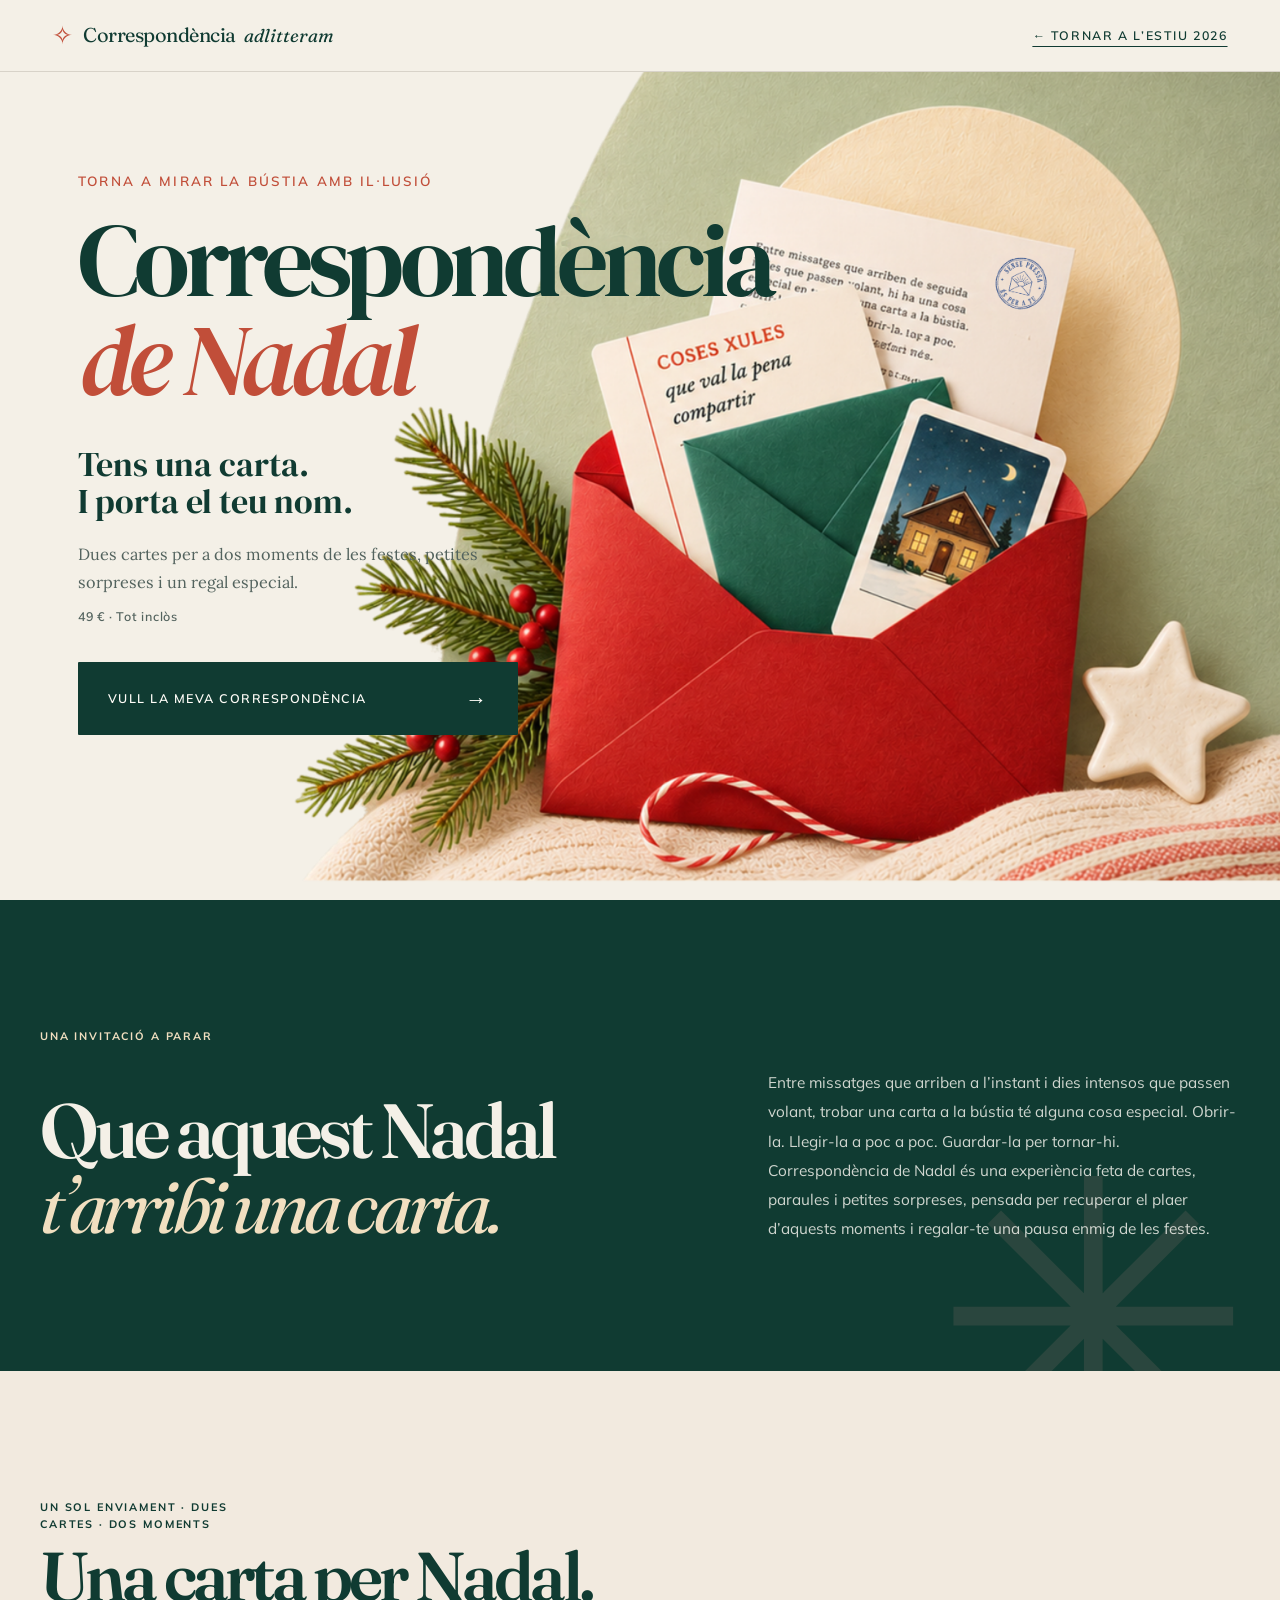
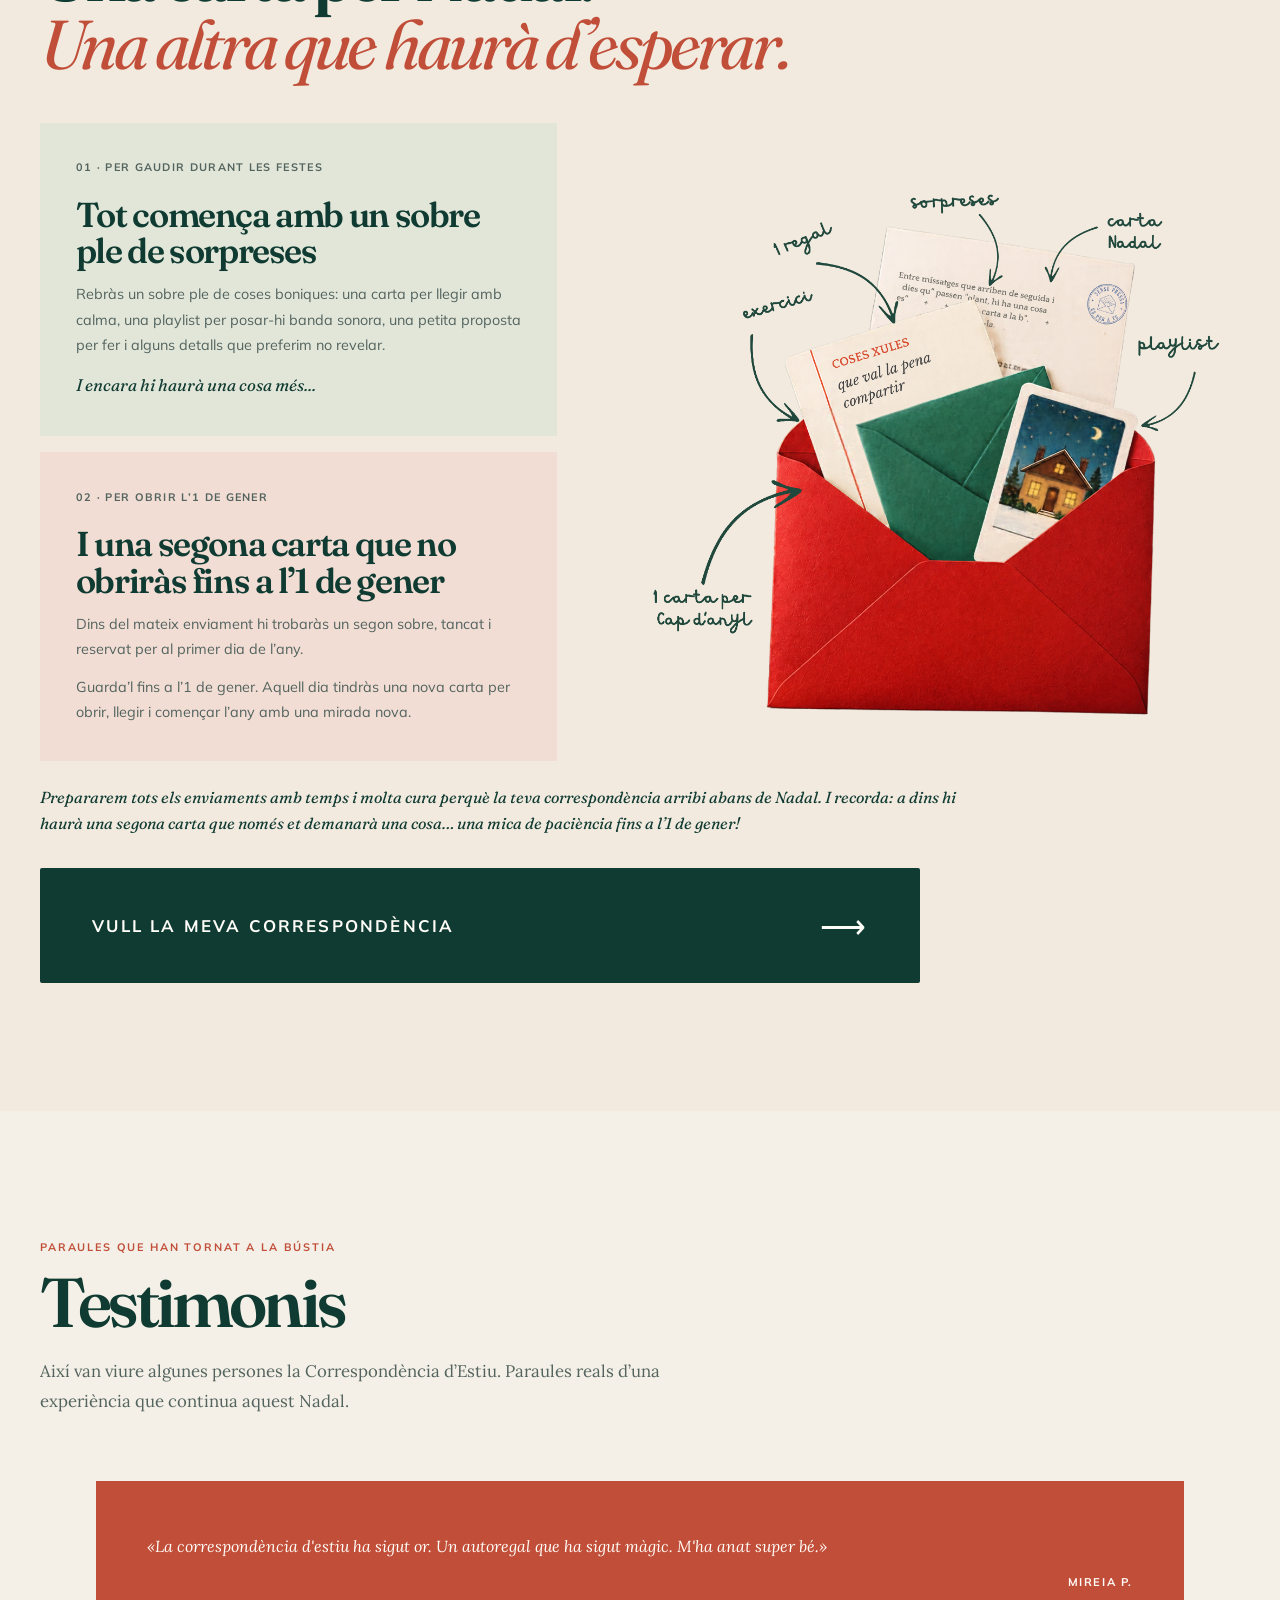
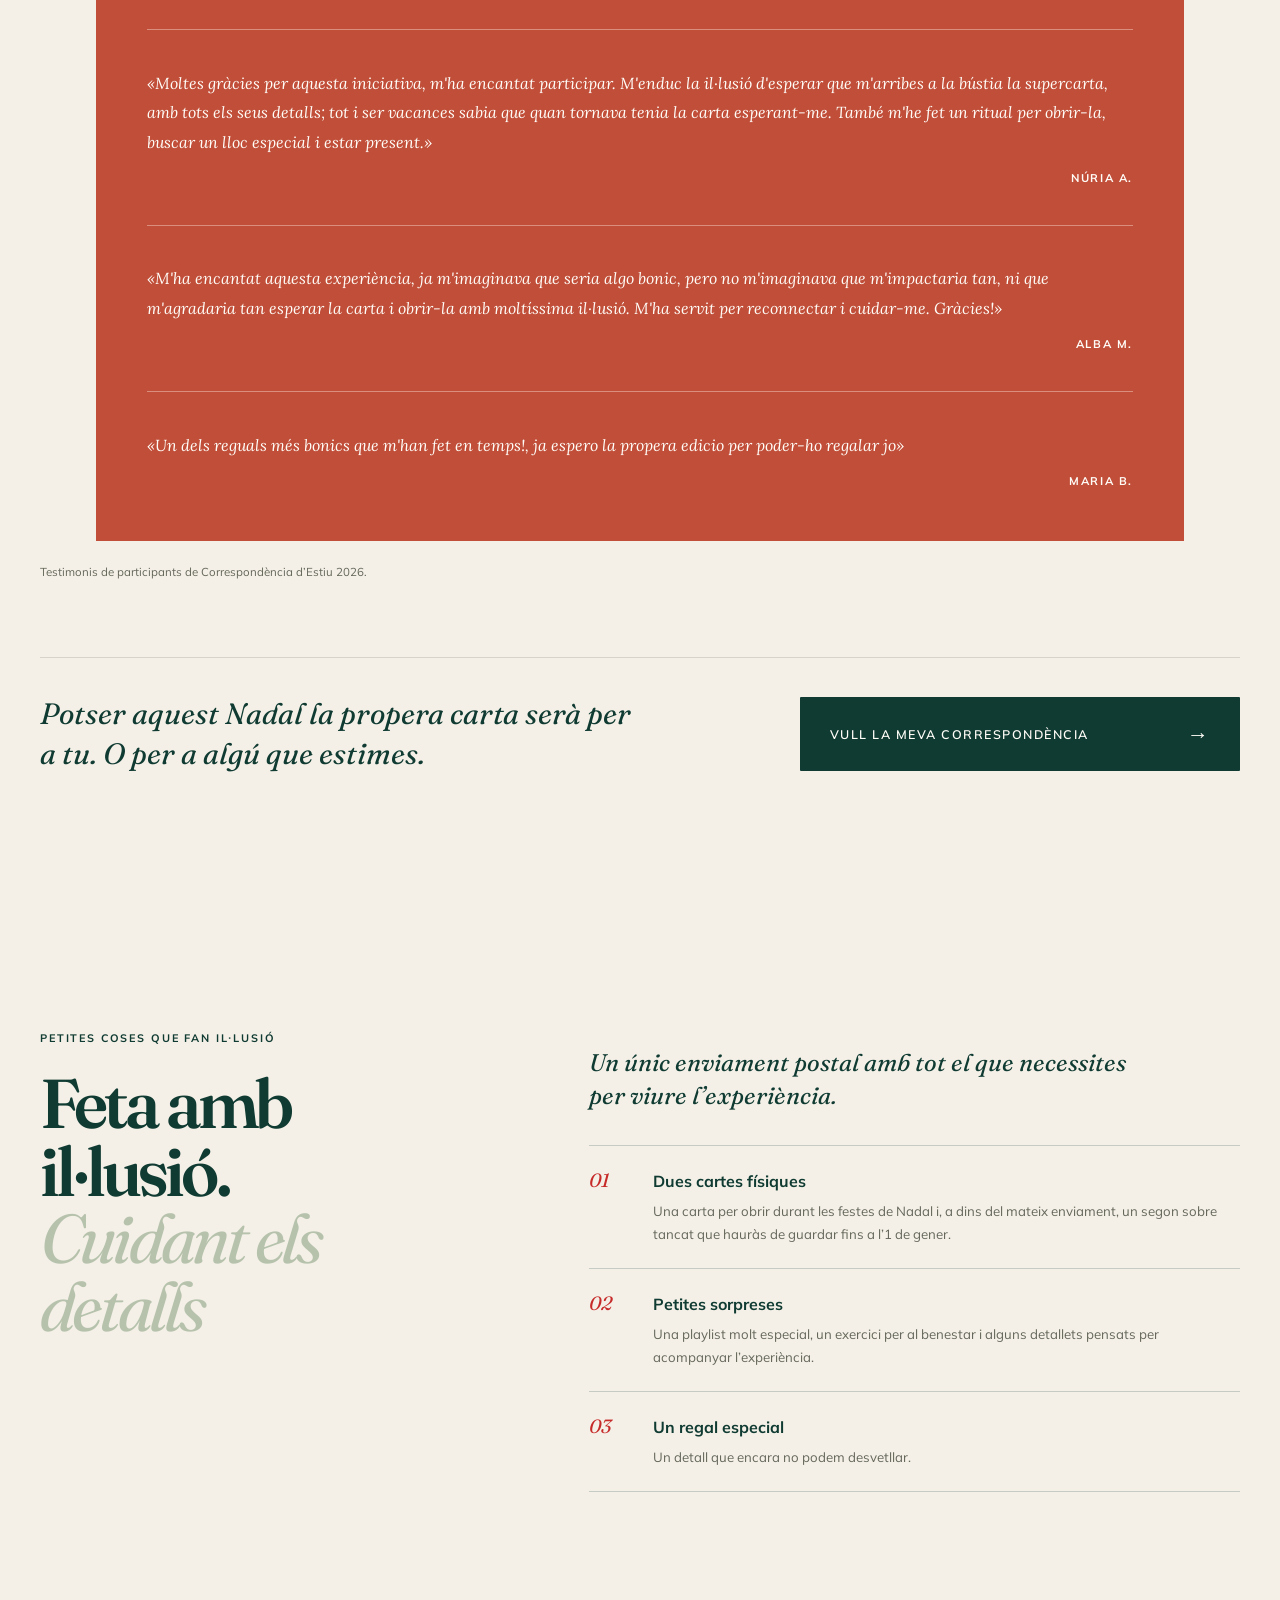
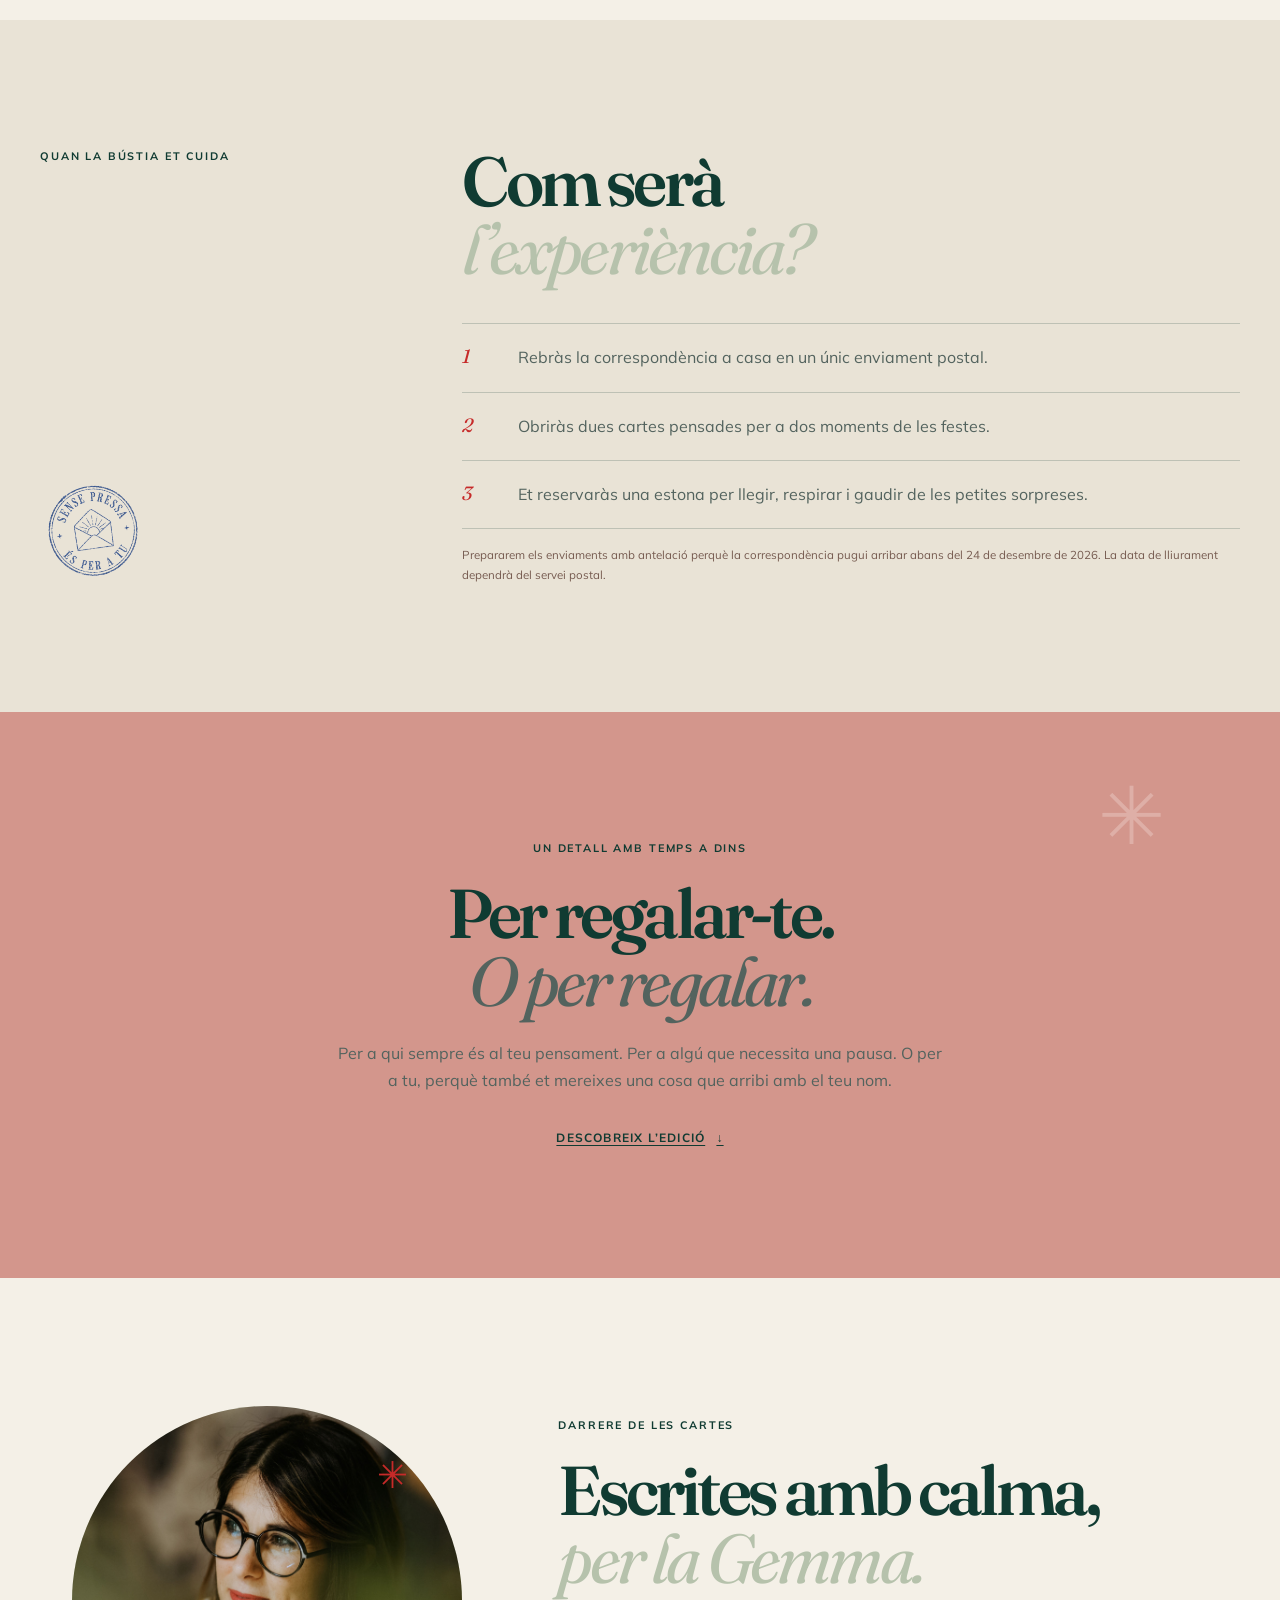
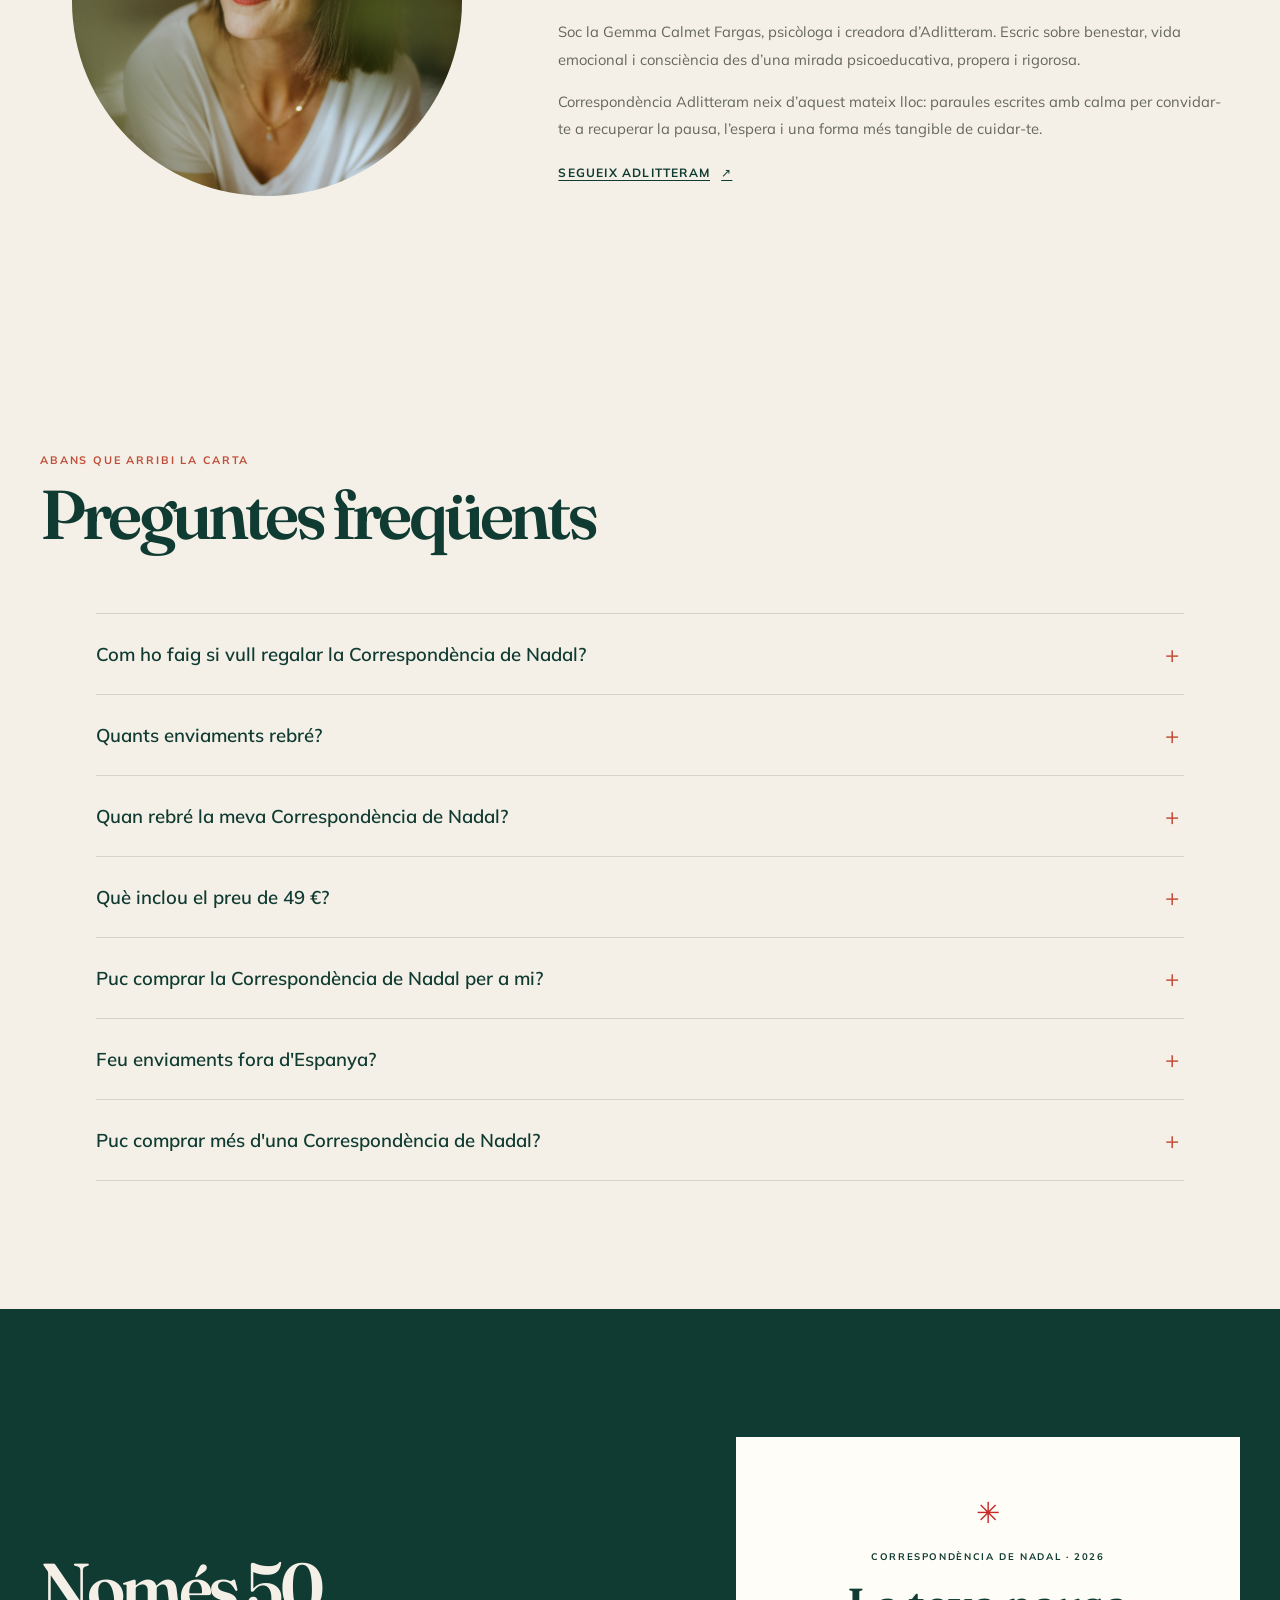
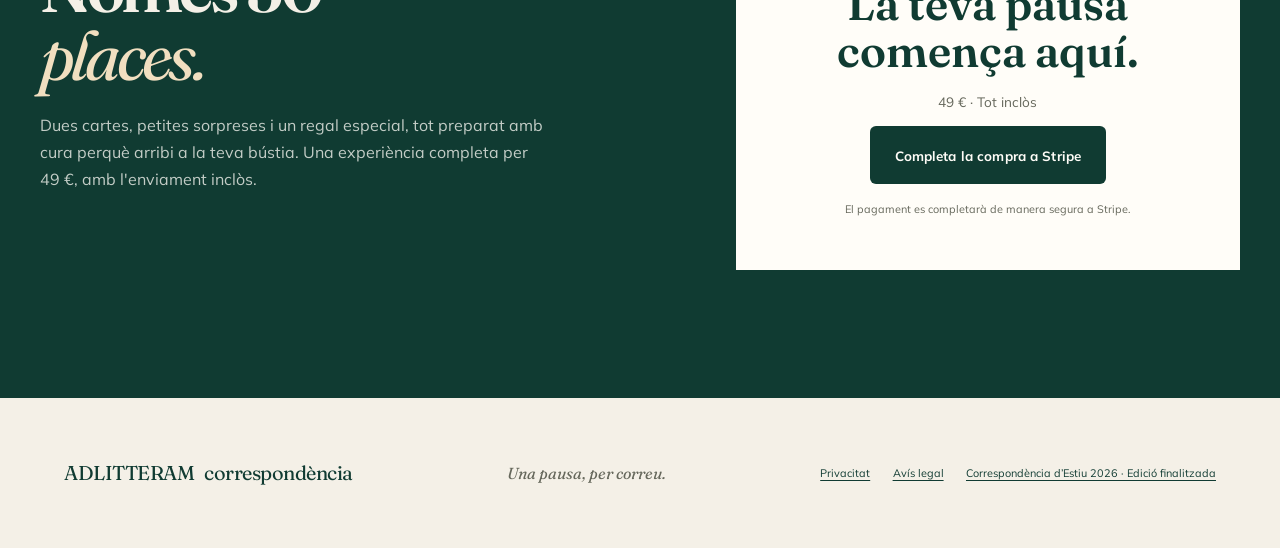
==== commit 9b7381c5: "Keep euro price together" ====
--- a/index.html
+++ b/index.html
@@ -26,7 +26,7 @@
         <h1 id="hero-title"><span>Correspondència</span><em>de Nadal</em></h1>
         <p class="hero-subtitle">Tens una carta.<br>I porta el teu nom.</p>
         <p class="hero-description">Dues cartes per a dos moments de les festes, petites sorpreses i un regal especial.</p>
-        <p class="hero-price">49 € · Tot inclòs</p>
+        <p class="hero-price">49&nbsp;€ · Tot inclòs</p>
         <a class="button button-primary" href="https://buy.stripe.com/fZu5kw3Jq8W8dRp18m0Ny01?locale=es">Vull la meva correspondència <span aria-hidden="true">→</span></a>
       </div>
 
@@ -185,7 +185,7 @@
           </div>
         </details>
         <details class="faq-item">
-          <summary>Què inclou el preu de 49 €?<span class="faq-toggle" aria-hidden="true"></span></summary>
+          <summary>Què inclou el preu de 49&nbsp;€?<span class="faq-toggle" aria-hidden="true"></span></summary>
           <div class="faq-answer">
             <p>Tot! Les dues cartes, una playlist molt especial, un exercici pro benestar, petites sorpreses, un regal especial i l'enviament postal a Espanya (Península, Illes Balears i Illes Canàries). No hi ha despeses d'enviament addicionals.</p>
           </div>
@@ -199,7 +199,7 @@
         <details class="faq-item">
           <summary>Feu enviaments fora d'Espanya?<span class="faq-toggle" aria-hidden="true"></span></summary>
           <div class="faq-answer">
-            <p>De moment, no. Aquesta edició de Correspondència de Nadal només s'enviarà a adreces d'Espanya (Península, Illes Balears i Illes Canàries). El preu de 49 € inclou totes les despeses d'enviament.</p>
+            <p>De moment, no. Aquesta edició de Correspondència de Nadal només s'enviarà a adreces d'Espanya (Península, Illes Balears i Illes Canàries). El preu de 49&nbsp;€ inclou totes les despeses d'enviament.</p>
           </div>
         </details>
         <details class="faq-item">
@@ -216,13 +216,13 @@
       <div class="purchase-copy">
         <p class="eyebrow">Una edició limitada</p>
         <h2 id="purchase-title">Només 50<br><em>places.</em></h2>
-        <p>Dues cartes, petites sorpreses i un regal especial, tot preparat amb cura perquè arribi a la teva bústia. Una experiència completa per 49 €, amb l'enviament inclòs.</p>
+        <p>Dues cartes, petites sorpreses i un regal especial, tot preparat amb cura perquè arribi a la teva bústia. Una experiència completa per 49&nbsp;€, amb l'enviament inclòs.</p>
       </div>
       <div class="purchase-card">
         <span class="purchase-icon" aria-hidden="true">✳</span>
         <p class="eyebrow">Correspondència de Nadal · 2026</p>
         <h3>La teva pausa<br>comença aquí.</h3>
-        <p class="purchase-status">49 € · Tot inclòs</p>
+        <p class="purchase-status">49&nbsp;€ · Tot inclòs</p>
         <a class="button button-primary" href="https://buy.stripe.com/fZu5kw3Jq8W8dRp18m0Ny01?locale=es">Completa la compra a Stripe</a>
         <p class="purchase-small">El pagament es completarà de manera segura a Stripe.</p>
       </div>
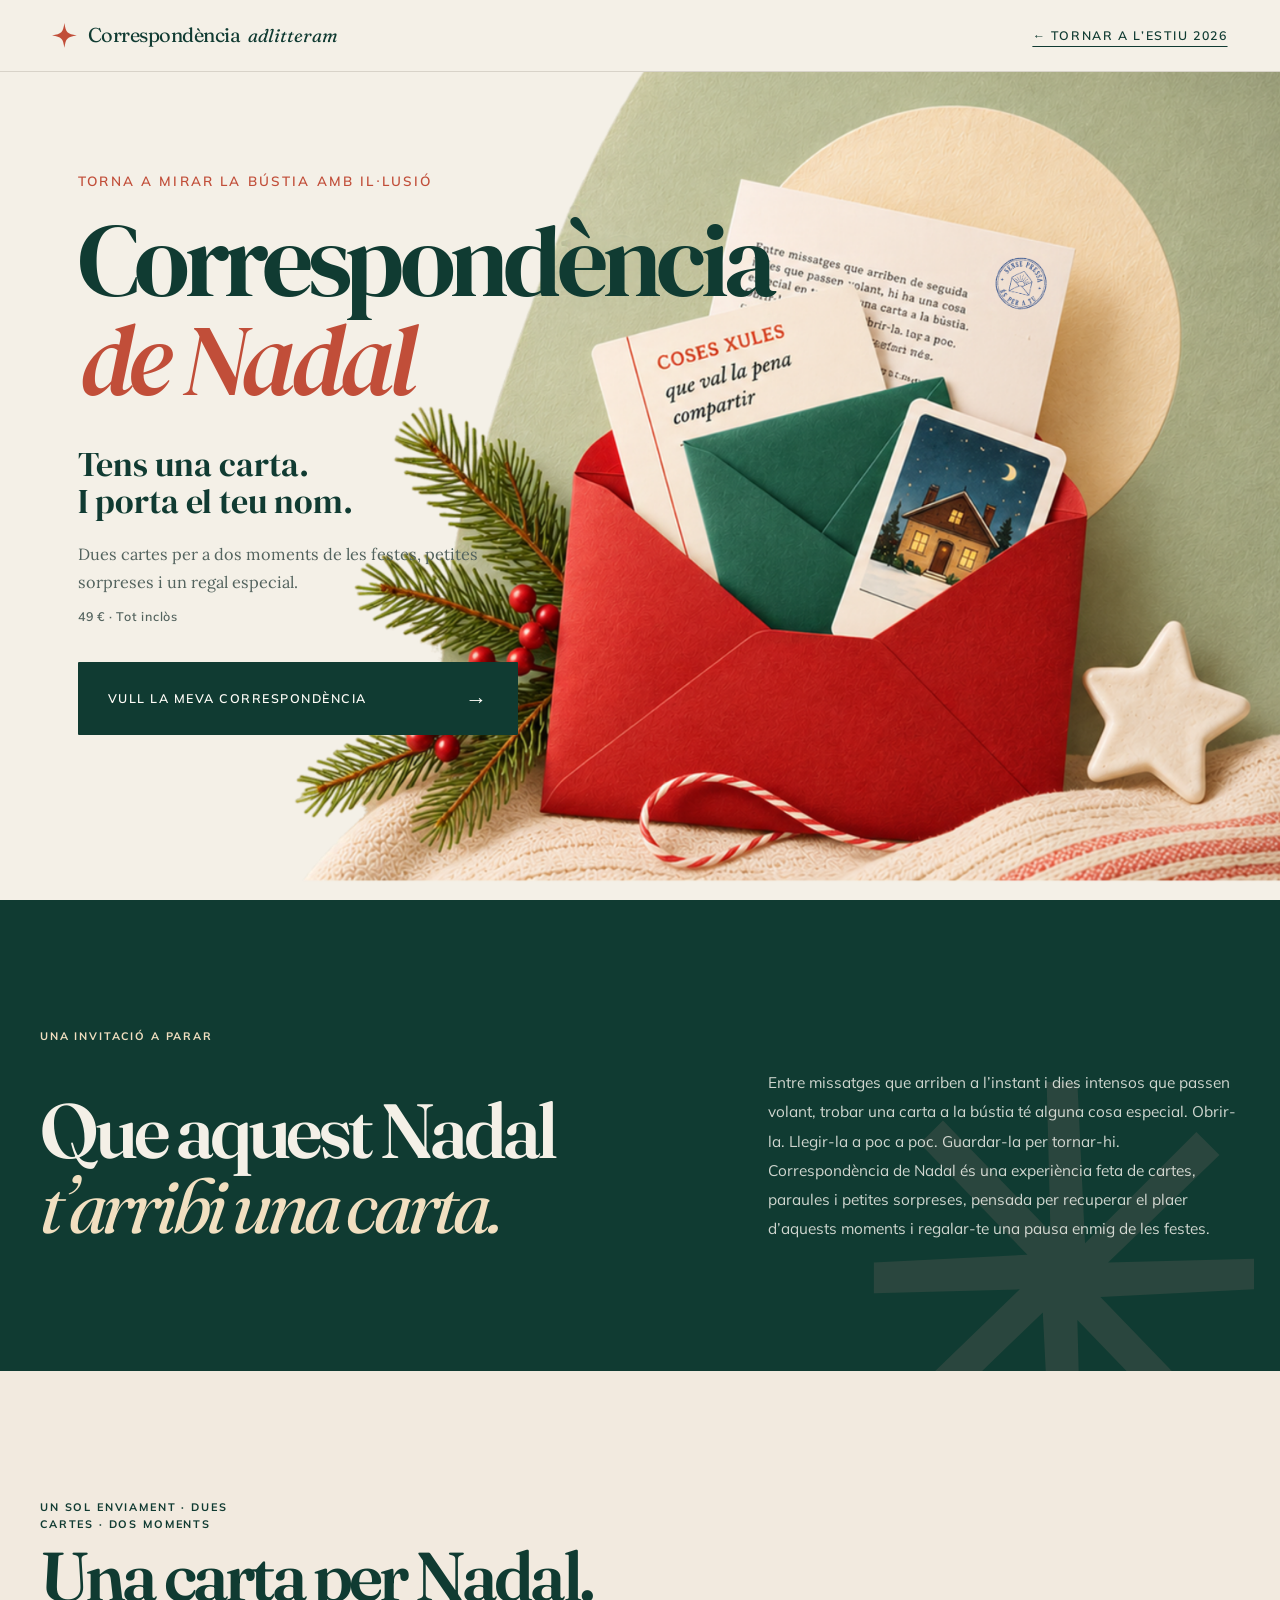
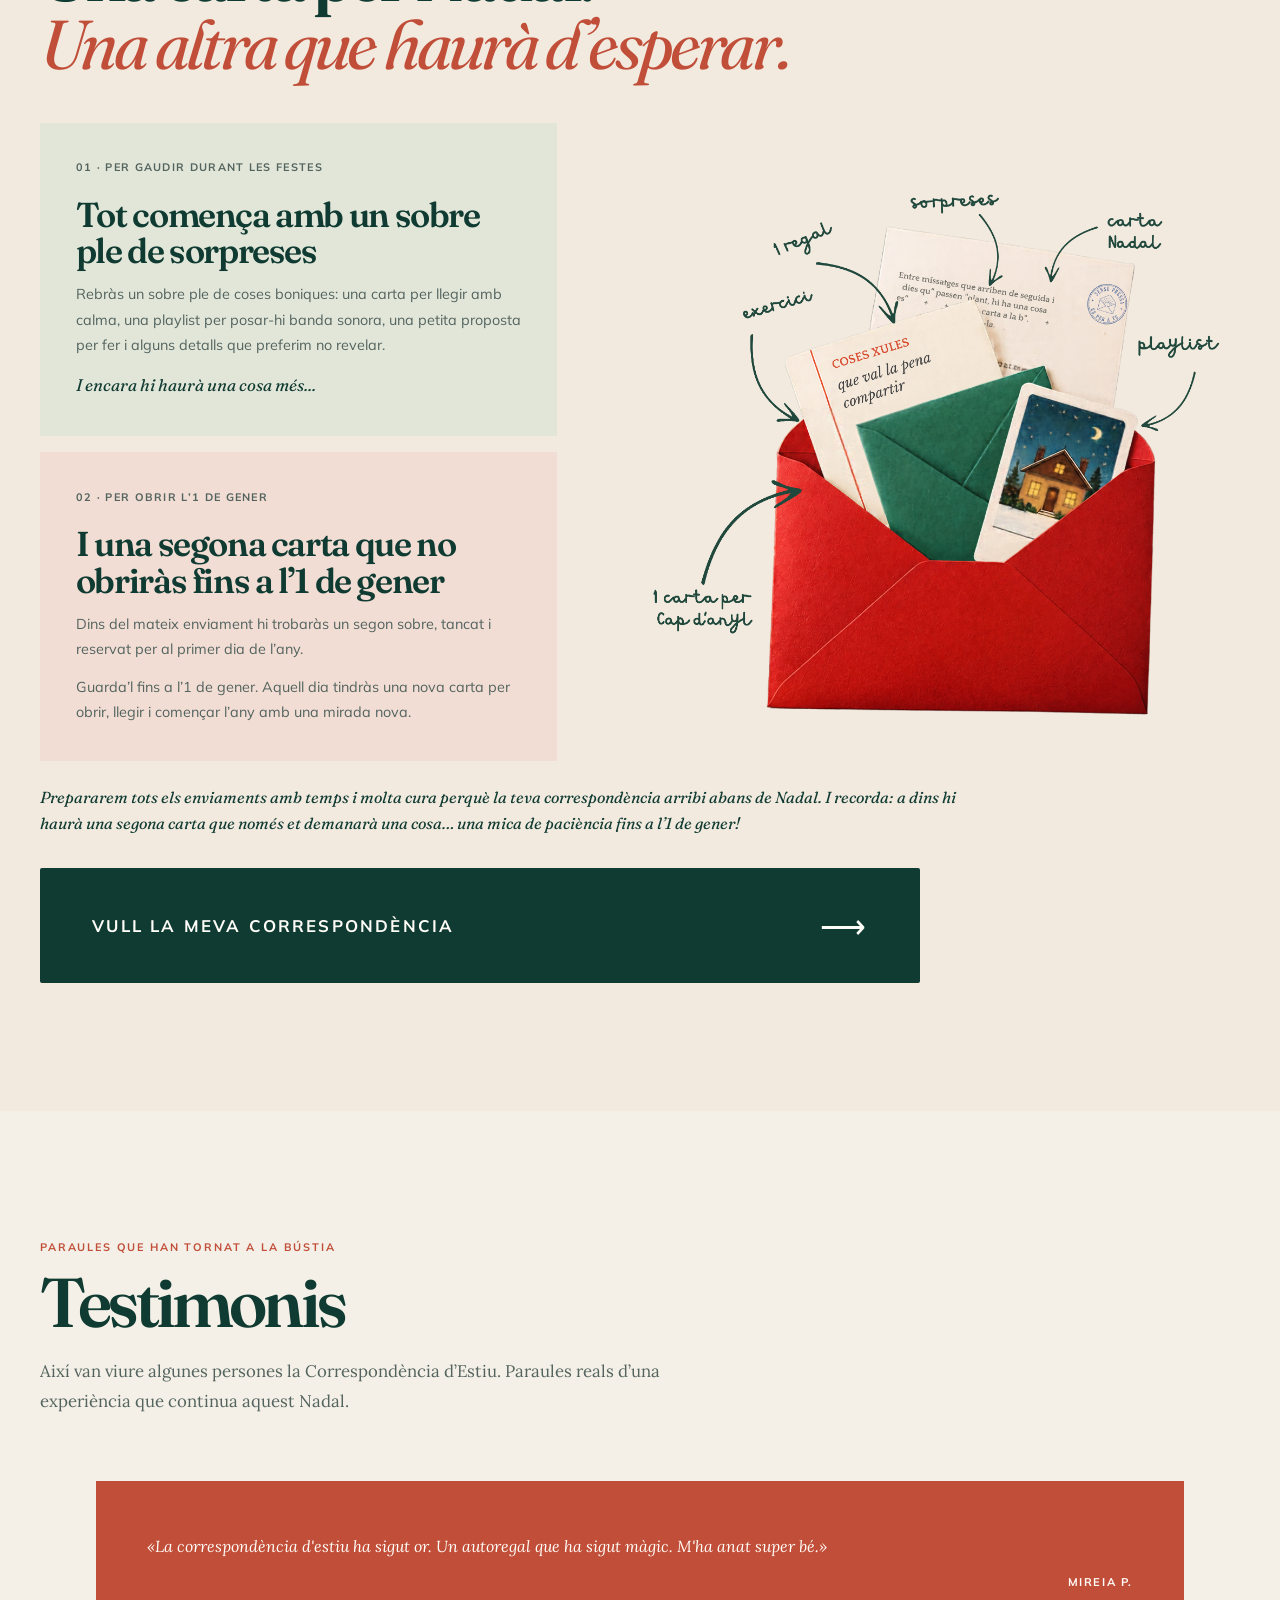
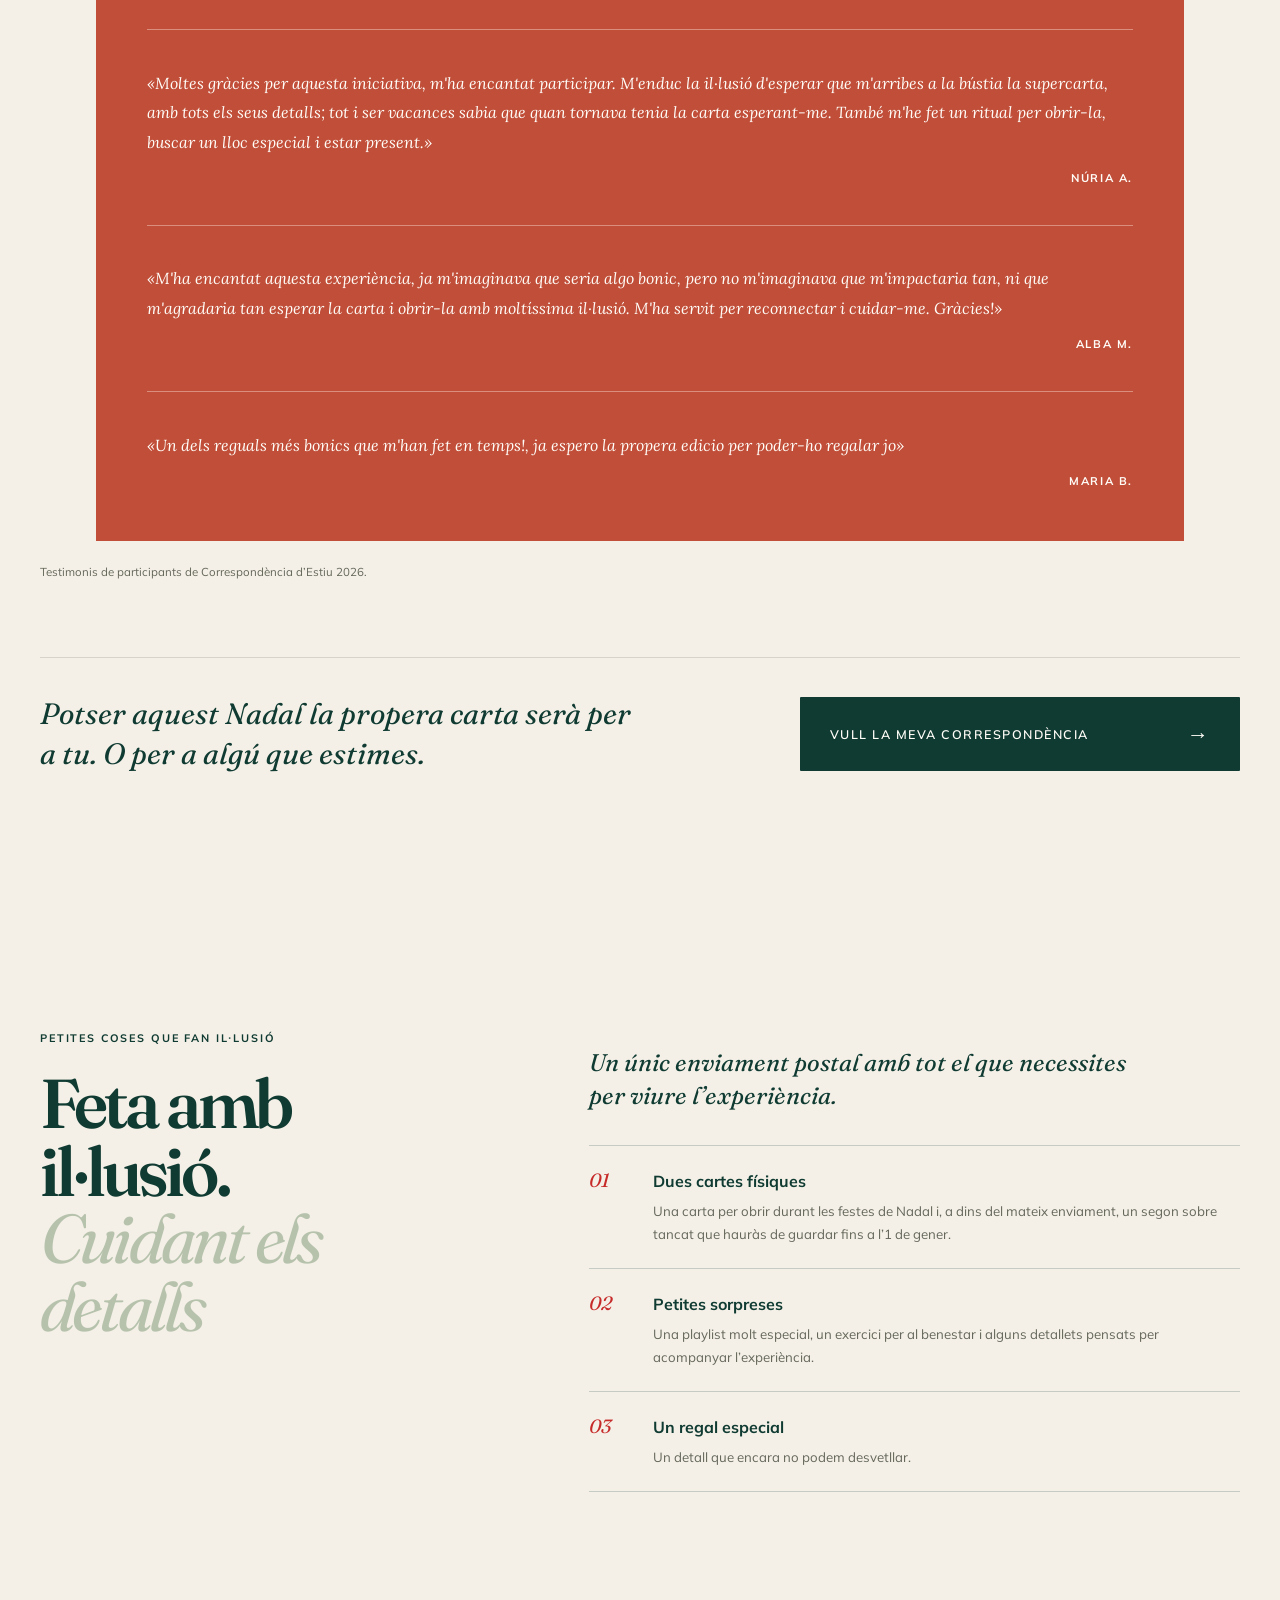
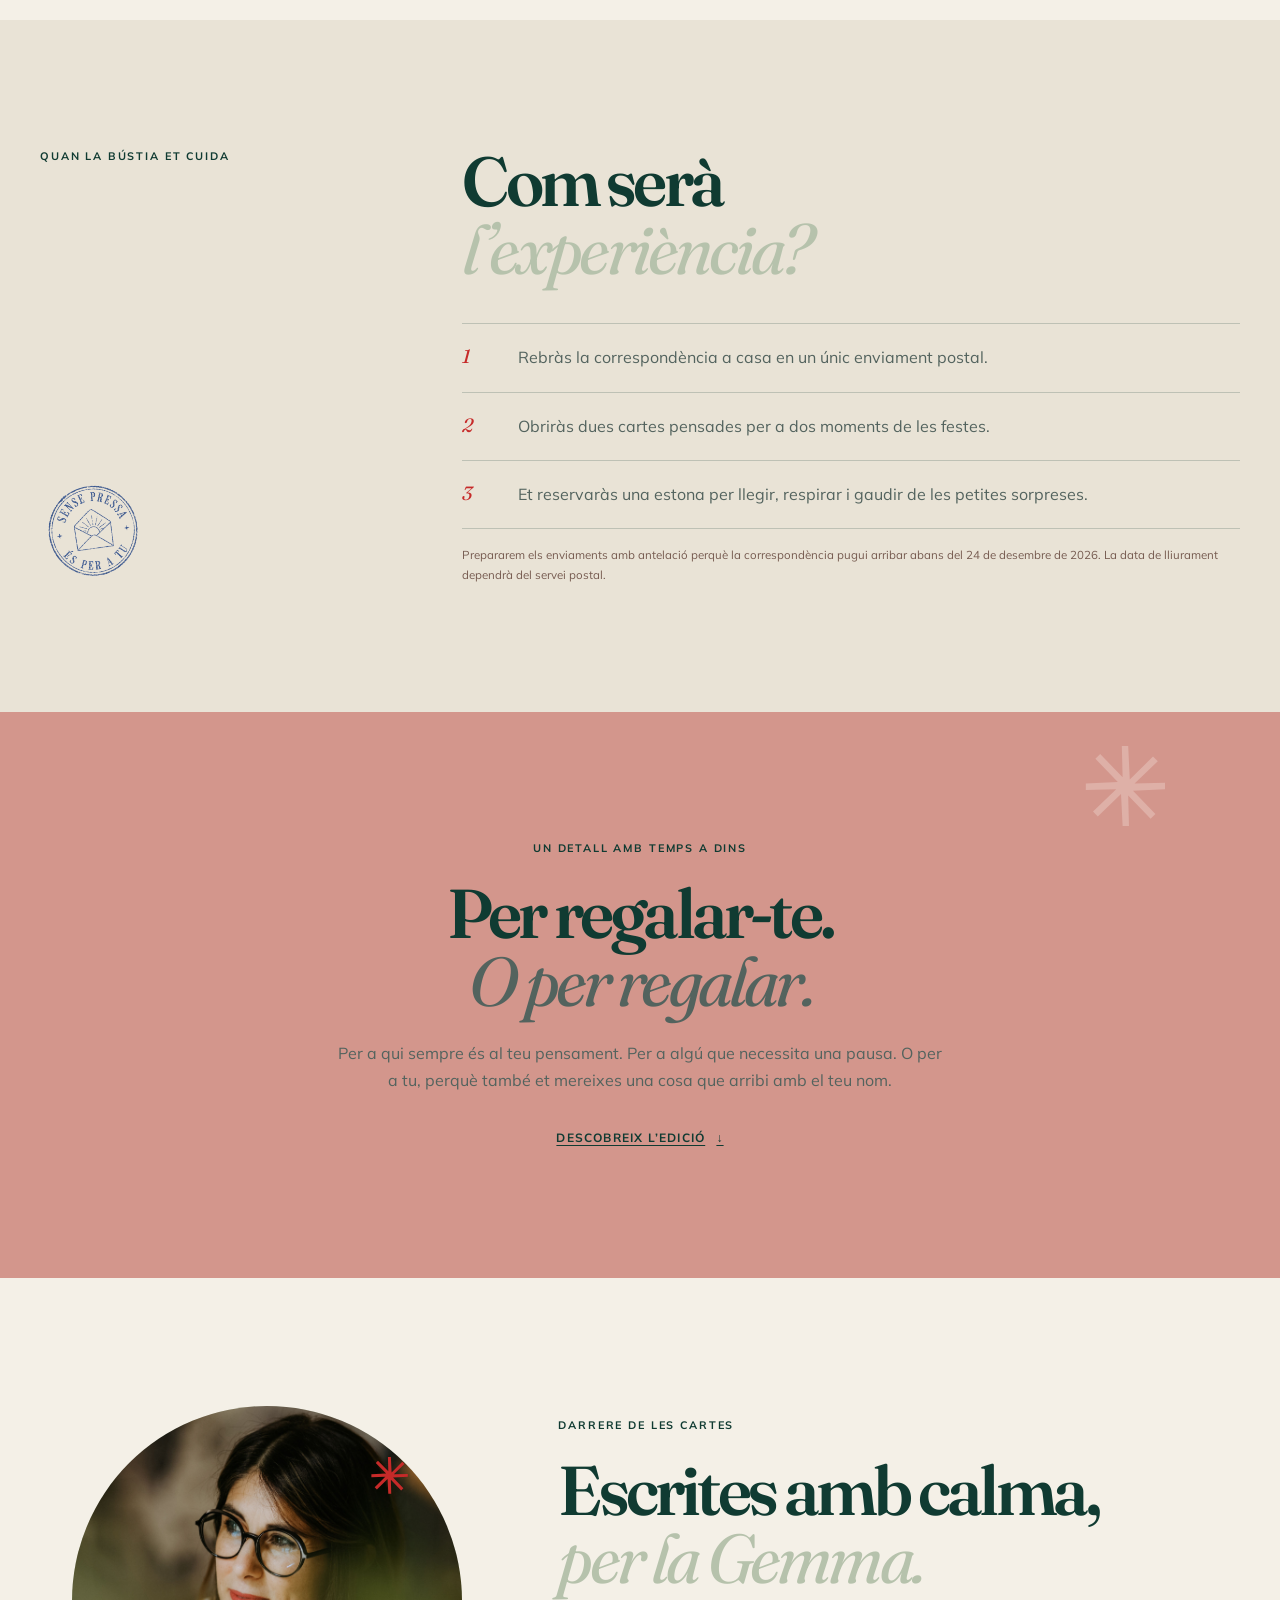
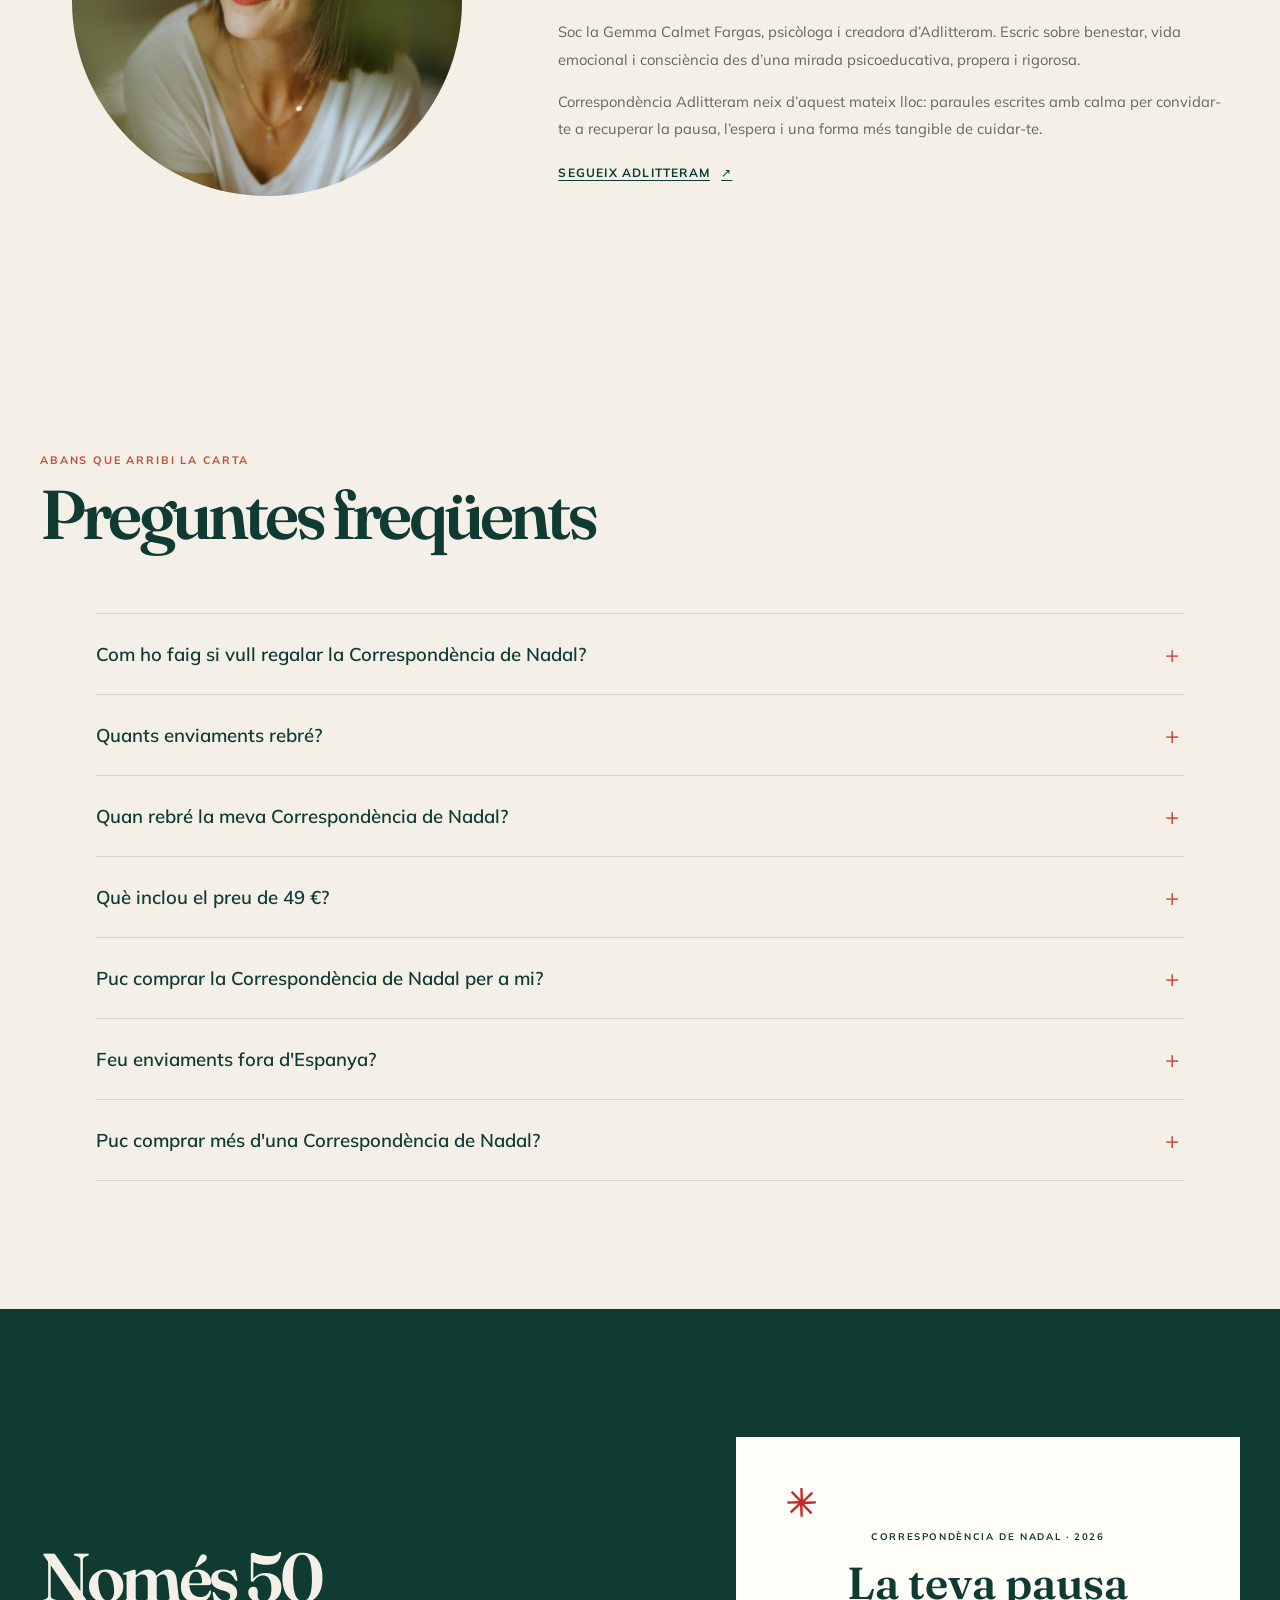
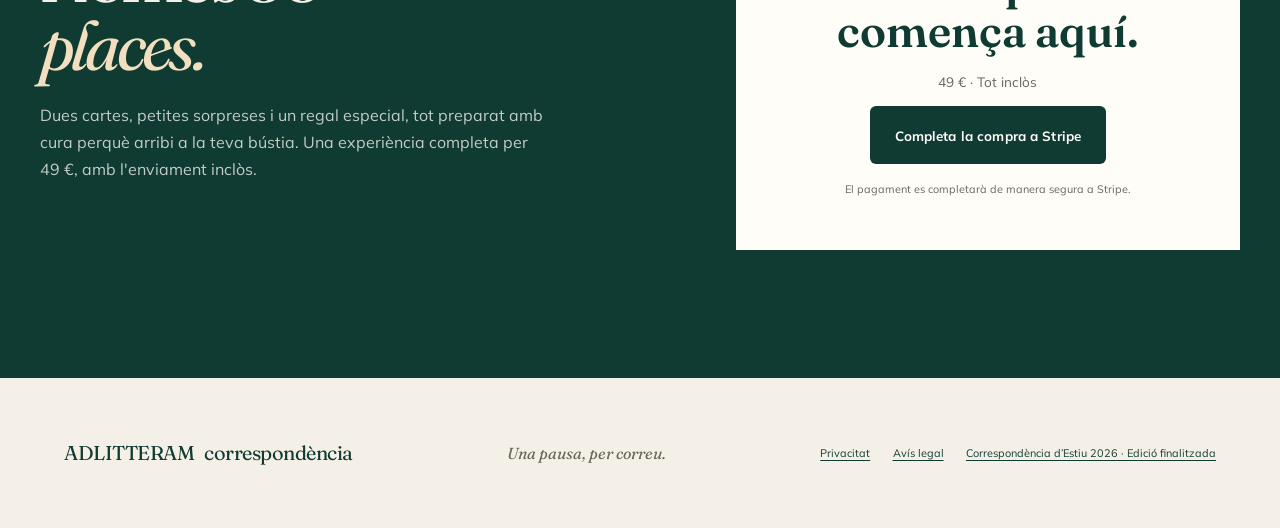
==== commit a19513de: "Arreglar emoji" ====
--- a/index.html
+++ b/index.html
@@ -15,7 +15,7 @@
 <body>
   <a class="skip-link" href="#contingut">Ves al contingut</a>
   <header class="site-header">
-    <a class="wordmark" href="#inici" aria-label="Correspondència Adlitteram, inici"><span class="wordmark-mark" aria-hidden="true">✧</span><span class="wordmark-name">Correspondència <em>adlitteram</em></span></a>
+    <a class="wordmark" href="#inici" aria-label="Correspondència Adlitteram, inici"><span class="wordmark-mark" aria-hidden="true"><svg viewBox="0 0 100 100"><path d="M50 0C56 39 61 44 100 50 61 56 56 61 50 100 44 61 39 56 0 50 39 44 44 39 50 0Z"/></svg></span><span class="wordmark-name">Correspondència <em>adlitteram</em></span></a>
     <a class="archive-link" href="/estiu-2026/">← Tornar a l’estiu 2026</a>
   </header>
 
@@ -44,7 +44,7 @@
       <div class="story-intro-copy">
         <p>Entre missatges que arriben a l’instant i dies intensos que passen volant, trobar una carta a la bústia té alguna cosa especial. Obrir-la. Llegir-la a poc a poc. Guardar-la per tornar-hi. Correspondència de Nadal és una experiència feta de cartes, paraules i petites sorpreses, pensada per recuperar el plaer d’aquests moments i regalar-te una pausa enmig de les festes.</p>
       </div>
-      <span class="large-asterisk" aria-hidden="true">✳</span>
+      <span class="large-asterisk" aria-hidden="true"><svg viewBox="0 0 100 100"><path d="M46 0h8l2 42 29-29 6 6-29 28 38-1v8l-40 2 28 29-6 6-28-29 1 38h-8l-2-40-29 28-6-6 29-28-38 1v-8l40-2-28-29 6-6 28 29z"/></svg></span>
     </section>
 
     <section class="two-moments section" aria-labelledby="moments-title">
@@ -138,7 +138,7 @@
     </section>
 
     <section class="gift section reveal" aria-labelledby="gift-title">
-      <span class="gift-star" aria-hidden="true">✳</span>
+      <span class="gift-star" aria-hidden="true"><svg viewBox="0 0 100 100"><path d="M46 0h8l2 42 29-29 6 6-29 28 38-1v8l-40 2 28 29-6 6-28-29 1 38h-8l-2-40-29 28-6-6 29-28-38 1v-8l40-2-28-29 6-6 28 29z"/></svg></span>
       <p class="eyebrow">Un detall amb temps a dins</p>
       <h2 id="gift-title">Per regalar-te.<br><em>O per regalar.</em></h2>
       <p>Per a qui sempre és al teu pensament. Per a algú que necessita una pausa. O per a tu, perquè també et mereixes una cosa que arribi amb el teu nom.</p>
@@ -146,7 +146,7 @@
     </section>
 
     <section class="author section" aria-labelledby="author-title">
-      <div class="author-mark reveal"><img src="/assets/nadal-26/GemmaCalmet-6.jpg" alt="Retrat de Gemma Calmet" width="1667" height="2500" loading="lazy" decoding="async"><i aria-hidden="true">✳</i></div>
+      <div class="author-mark reveal"><img src="/assets/nadal-26/GemmaCalmet-6.jpg" alt="Retrat de Gemma Calmet" width="1667" height="2500" loading="lazy" decoding="async"><i aria-hidden="true"><svg viewBox="0 0 100 100"><path d="M46 0h8l2 42 29-29 6 6-29 28 38-1v8l-40 2 28 29-6 6-28-29 1 38h-8l-2-40-29 28-6-6 29-28-38 1v-8l40-2-28-29 6-6 28 29z"/></svg></i></div>
       <div class="author-copy reveal">
         <p class="eyebrow">Darrere de les cartes</p>
         <h2 id="author-title">Escrites amb calma,<br><em>per la Gemma.</em></h2>
@@ -219,7 +219,7 @@
         <p>Dues cartes, petites sorpreses i un regal especial, tot preparat amb cura perquè arribi a la teva bústia. Una experiència completa per 49&nbsp;€, amb l'enviament inclòs.</p>
       </div>
       <div class="purchase-card">
-        <span class="purchase-icon" aria-hidden="true">✳</span>
+        <span class="purchase-icon" aria-hidden="true"><svg viewBox="0 0 100 100"><path d="M46 0h8l2 42 29-29 6 6-29 28 38-1v8l-40 2 28 29-6 6-28-29 1 38h-8l-2-40-29 28-6-6 29-28-38 1v-8l40-2-28-29 6-6 28 29z"/></svg></span>
         <p class="eyebrow">Correspondència de Nadal · 2026</p>
         <h3>La teva pausa<br>comença aquí.</h3>
         <p class="purchase-status">49&nbsp;€ · Tot inclòs</p>
--- a/nadal-2026/styles.css
+++ b/nadal-2026/styles.css
@@ -48,7 +48,9 @@
 .site-header, .site-footer { width: min(90%, 1440px); margin: auto; display: flex; align-items: center; justify-content: space-between; gap: 2rem; }
 .site-header { position: relative; z-index: 5; width: 100%; min-height: 72px; padding: 0 4.1%; background: var(--color-paper); border-bottom: 1px solid var(--color-border); }
 .wordmark { display: inline-flex; align-items: center; gap: .65rem; color: var(--color-ink); font: 400 1.25rem/1 var(--serif); letter-spacing: -.025em; text-decoration: none; white-space: nowrap; }
-.wordmark-mark { color: var(--color-terracotta); font: 400 1.55rem/1 var(--sans); }
+.wordmark-mark { width: 1.55rem; height: 1.55rem; color: var(--color-terracotta); }
+.wordmark-mark svg, .large-asterisk svg, .gift-star svg, .author-mark i svg, .purchase-icon svg { display: block; width: 100%; height: 100%; fill: currentColor; }
+.large-asterisk, .gift-star, .author-mark i, .purchase-icon { display: block; width: 1em; height: 1em; }
 .wordmark-name em { margin-left: .3rem; font: italic 1.15rem/1 var(--serif); letter-spacing: 0; }
 .archive-link { color: var(--color-ink); font: 600 .77rem/1.4 var(--sans); letter-spacing: .13em; text-decoration-thickness: 1px; text-underline-offset: .35rem; text-transform: uppercase; }
 
@@ -247,7 +249,7 @@
   .site-header, .site-footer { width: 100%; }
   .site-header { min-height: 66px; padding: 0 .75rem; gap: .4rem; }
   .wordmark { min-width: 0; gap: .25rem; font-size: .82rem; }
-  .wordmark-mark { font-size: 1.1rem; }
+  .wordmark-mark { width: 1.1rem; height: 1.1rem; }
   .wordmark-name em { display: block; margin: .14rem 0 0; font-size: .9rem; }
   .archive-link { flex: 0 1 8rem; max-width: 8rem; white-space: normal; font-size: .5rem; letter-spacing: .06em; line-height: 1.2; text-align: right; }
   .hero { min-height: 0; padding: 2.1rem 0 0; display: flex; flex-direction: column; gap: 0; }
